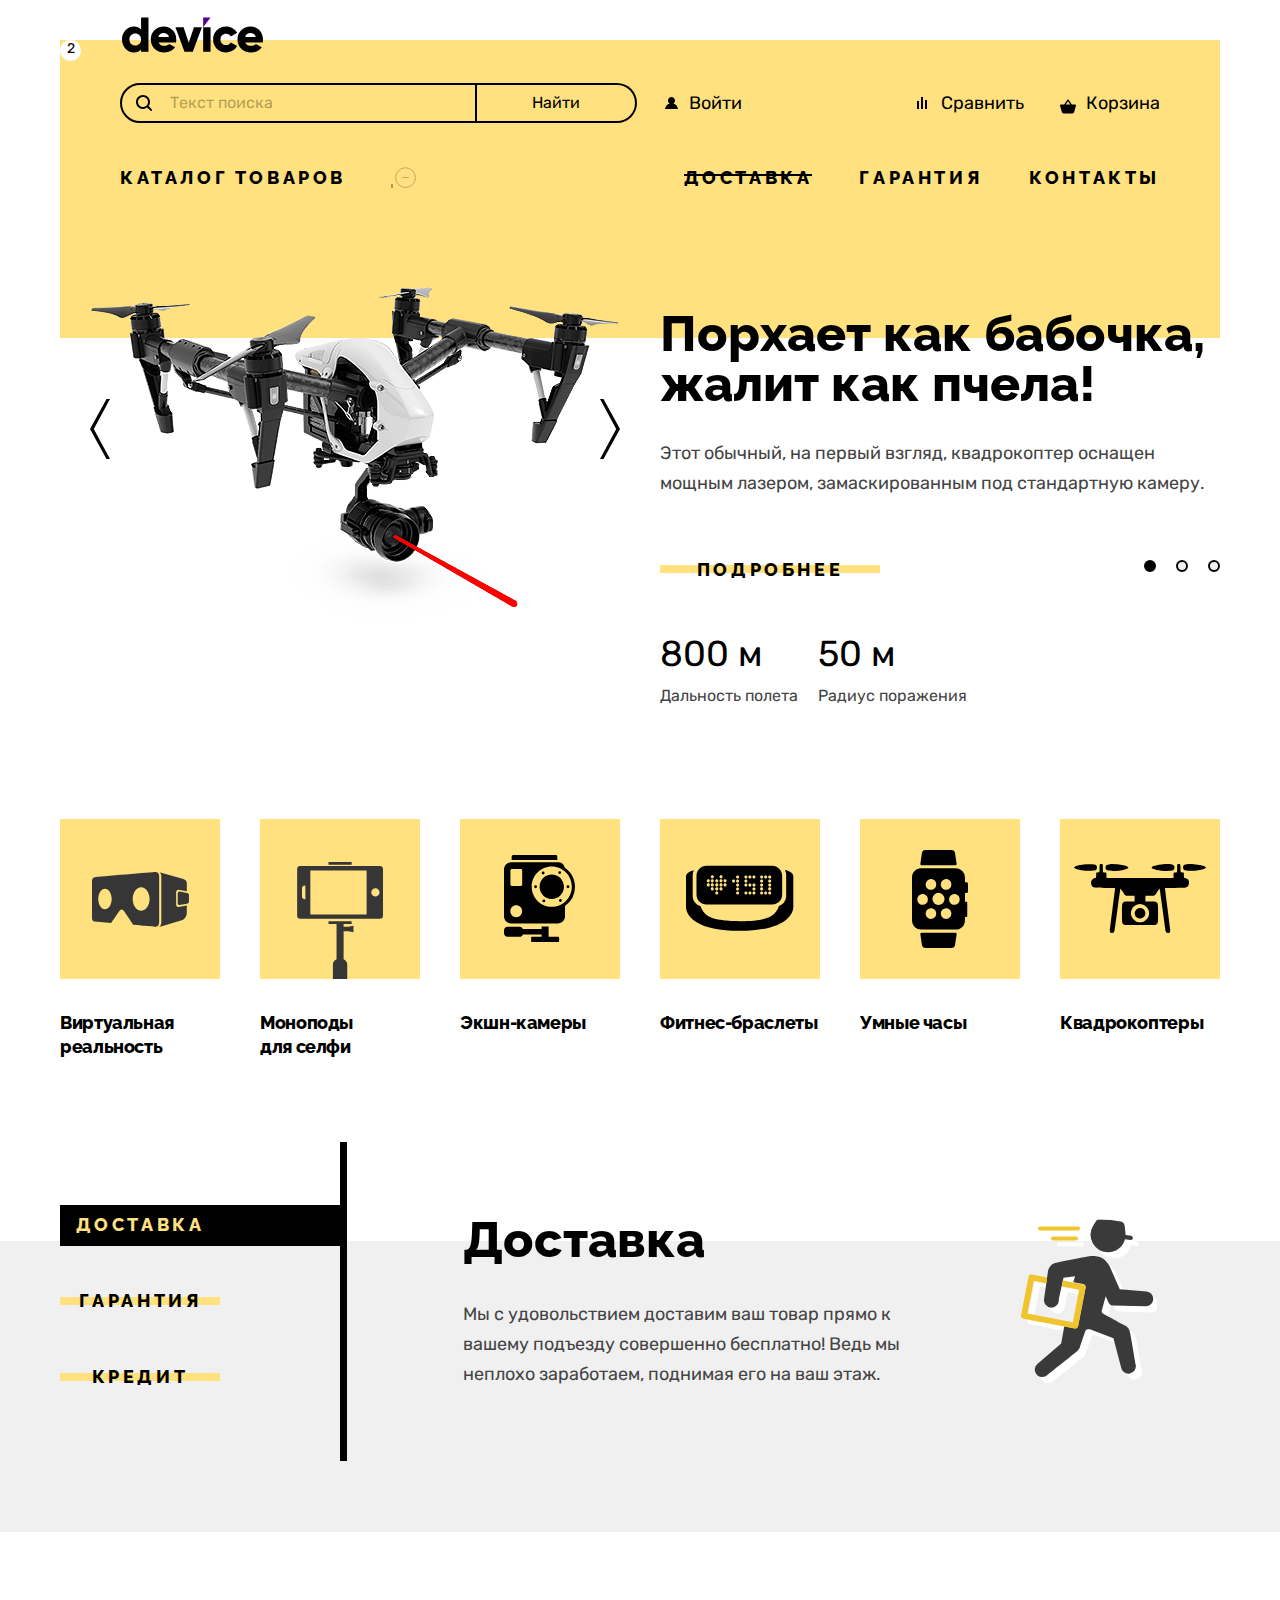
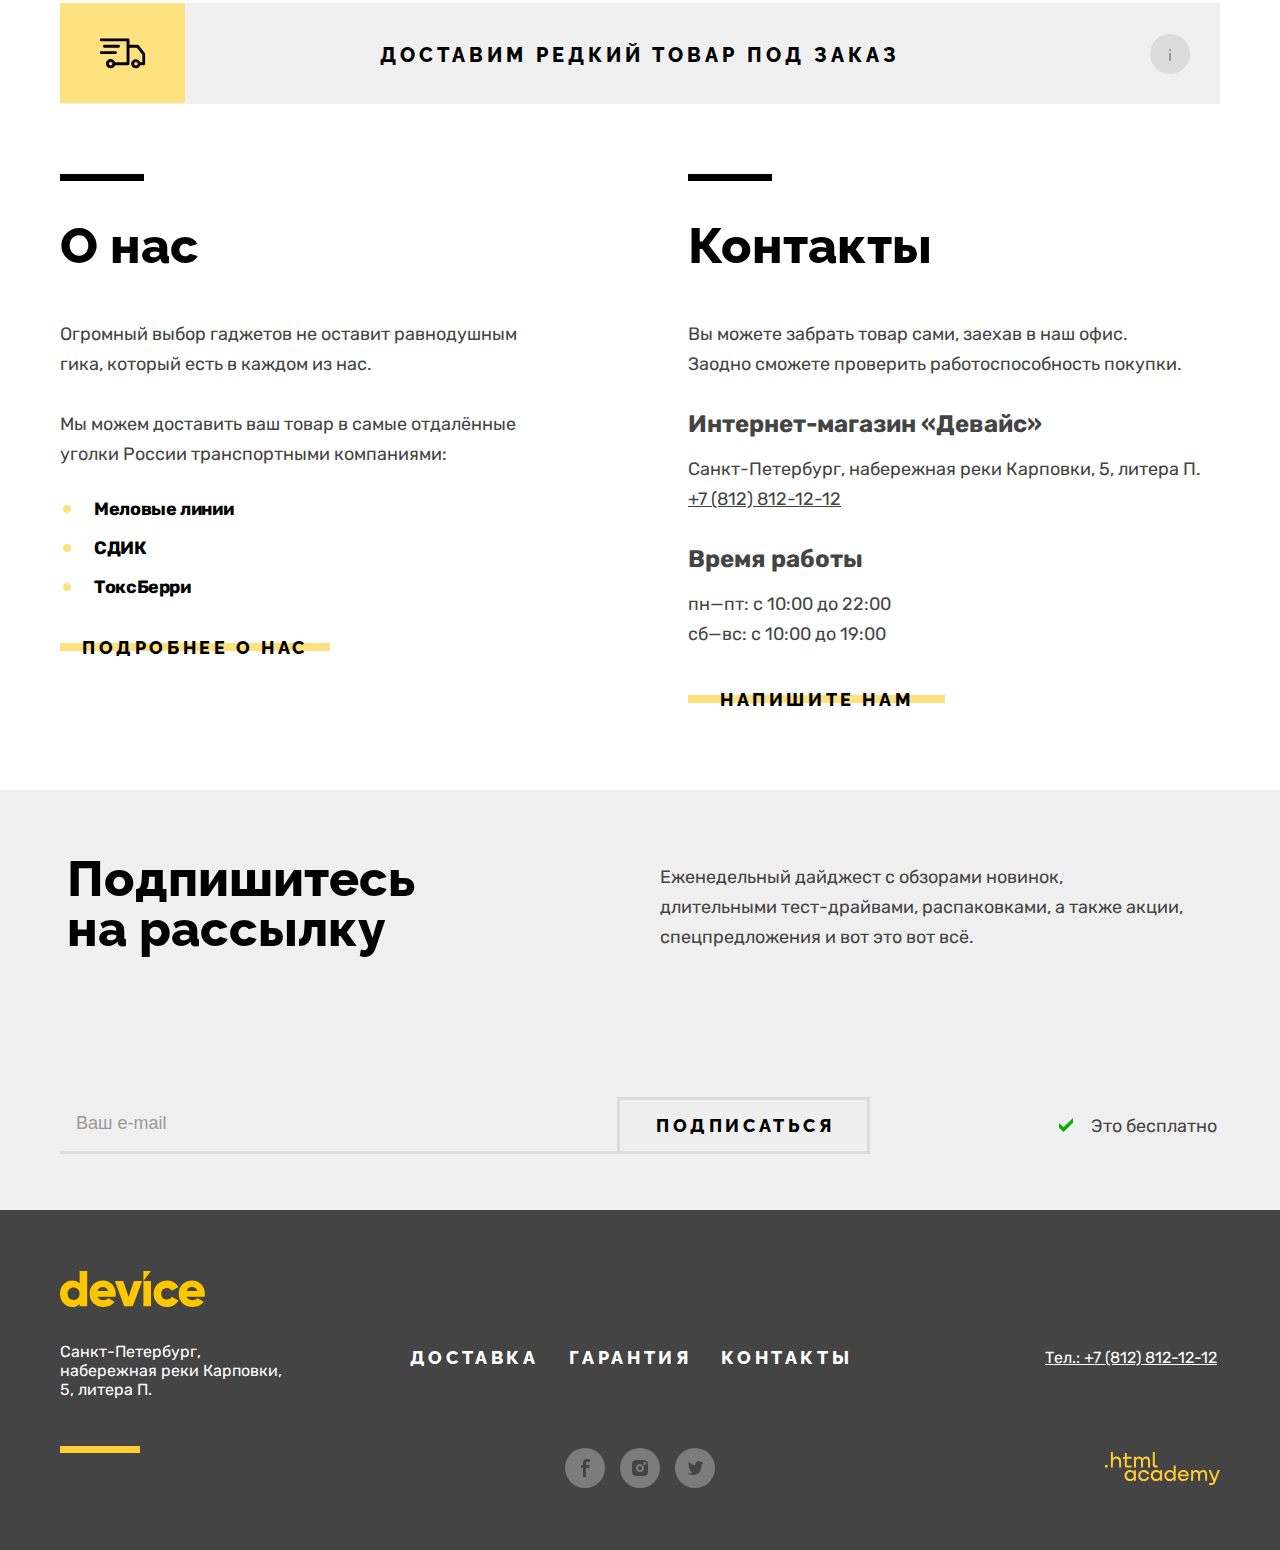
==== index.html @ 12692009 "Pixel perfect" ====
<!DOCTYPE html>
<html lang="ru">

<head>
  <meta charset="utf-8">
  <title>Девайс</title>
  <link rel="icon" type="image/png" href="favicon.png">
  <link rel="stylesheet" href="styles/styles.css">
</head>

<body>
  <header class="header">
    <div class="wrapper header-container">
      <a class="header-logo">
        <img src="images/logo-black.svg" alt="Логотип магазина." width="145" height="36">
      </a>
      <div class="header-inner">
        <form class="header-search" action="https://echo.htmlacademy.ru" method="get">
          <svg class="header-search-icon" width="16" height="17" viewBox="0 0 16 17" aria-hidden="true"
            focusable="false" fill="currentColor" xmlns="http://www.w3.org/2000/svg">
            <path
              d="M15.7 14.6889L12.6 11.5889C13.5 10.3889 14 8.98892 14 7.38892C14 3.48892 10.9 0.388916 7 0.388916C3.1 0.388916 0 3.48892 0 7.38892C0 11.2889 3.1 14.3889 7 14.3889C8.6 14.3889 10 13.8889 11.2 12.9889L14.3 16.0889C14.5 16.2889 14.7 16.3889 15 16.3889C15.6 16.3889 16 15.9889 16 15.3889C16 15.1889 15.9 14.8889 15.7 14.6889ZM2 7.38892C2 4.58892 4.2 2.38892 7 2.38892C9.8 2.38892 12 4.58892 12 7.38892C12 10.1889 9.8 12.3889 7 12.3889C4.2 12.3889 2 10.1889 2 7.38892Z" />
          </svg>
          <input class="header-search-field" type="text" name="search-field" placeholder="Текст поиска" id="user-search"
            aria-label="Строка поиска.">
          <button class="header-search-btn" type="submit">Найти</button>
        </form>
        <ul class="header-usermenu">
          <li class="header-usermenu-item">
            <a class="header-usermenu-link" href="#">
              <svg class="header-usermenu-icon" aria-hidden="true" focusable="false" width="13" height="13"
                fill="currentColor" xmlns="http://www.w3.org/2000/svg">
                <path fill-rule="evenodd" clip-rule="evenodd"
                  d="M0 12.39h13c-.2-2.6-2.1-4.8-4.7-5.5 1-.6 1.7-1.7 1.7-3 0-1.9-1.6-3.5-3.5-3.5S3 1.99 3 3.89c0 1.3.7 2.4 1.7 3-2.6.7-4.5 2.9-4.7 5.5Z" />
              </svg>
              Войти
            </a>
          </li>
          <!-- Еще один пункт меню появляется после авторизации пользователя -->
          <!-- <li class="">
            <a class="header-usermenu-link header-usermenu-link-logout" href="#">Выйти</a>
          </li> -->
          <li class="header-usermenu-item">
            <a class="header-usermenu-link" href="#">
              <svg class="header-usermenu-icon" aria-hidden="true" focusable="false" width="10" height="13"
                fill="currentColor" xmlns="http://www.w3.org/2000/svg">
                <path fill-rule="evenodd" clip-rule="evenodd"
                  d="M6 .39H4v12h2v-12ZM2 4.39H0v8h2v-8ZM10 3.39H8v9h2v-9Z" />
              </svg>
              Сравнить
            </a>
          </li>
          <li class="header-usermenu-item">
            <a class="header-usermenu-link header-usermenu-link-cart" href="#">
              <svg class="header-usermenu-cart" aria-hidden="true" focusable="false" width="16" height="15"
                xmlns="http://www.w3.org/2000/svg" fill="currentColor">
                <path fill-rule="evenodd" clip-rule="evenodd"
                  d="m15.3 5.39-3.5.2L8.6.69c-.1-.2-.4-.3-.6-.3-.2 0-.5.1-.6.3l-3.2 4.9H.7c-.4 0-.7.3-.7.7v.2l1.9 6.8c.2.7.7 1.1 1.4 1.1h9.4c.7 0 1.2-.4 1.4-1.1l1.9-6.9v-.2c0-.4-.3-.8-.7-.8ZM8 2.29l2.2 3.2H5.9L8 2.29Z" />
              </svg>
              Корзина
            </a>
            <span class="header-usermenu-count">2</span>
          </li>
        </ul>
      </div>
      <nav class="header-navigation">
        <ul class="header-navigation-list">
          <li class="header-navigation-item header-navigation-show">
            <a class="header-navigation-link" href="catalog.html">Каталог товаров</a>
            <ul class="header-submenu visually-hidden">
              <li class="header-submenu-item">
                <a class="header-submenu-link" href="#">Виртуальная реальность</a>
              </li>
              <li class="header-submenu-item">
                <a class="header-submenu-link" href="#">Моноподы для cелфи</a>
              </li>
              <li class="header-submenu-item">
                <a class="header-submenu-link" href="#">Экшн-камеры</a>
              </li>
              <li class="header-submenu-item">
                <a class="header-submenu-link" href="#">Фитнес-браслеты</a>
              </li>
              <li class="header-submenu-item">
                <a class="header-submenu-link" href="#">Умные часы</a>
              </li>
              <li class="header-submenu-item">
                <a class="header-submenu-link" href="#">Квадрокоптеры</a>
              </li>
            </ul>
          </li>
          <li class="header-navigation-item">
            <a class="header-navigation-link header-navigation-link-current" href="#">Доставка</a>
          </li>
          <li class="header-navigation-item">
            <a class="header-navigation-link" href="#">Гарантия</a>
          </li>
          <li class="header-navigation-item">
            <a class="header-navigation-link" href="#">Контакты</a>
          </li>
        </ul>
      </nav>
    </div>
  </header>

  <main class="main-page main-container">
    <h1 class="visually-hidden">Интернет-магазин Device.</h1>
    <section class="slider">
      <div class="wrapper slider-wrapper">
        <h2 class="visually-hidden">Лучшие товары.</h2>
        <ol class="slider-gallery">
          <li class="slider-item">
            <div class="slider-item-inner">
              <img class="slider-item-photo" src="images/slider/copter.png" alt="Квадрокоптер." width="560"
                height="560">
              <div class="slider-item-description">
                <h3 class="slider-item-title">
                  Порхает как бабочка, жалит как пчела!
                </h3>
                <p class="slider-item-text">
                  Этот обычный, на первый взгляд, квадрокоптер оснащен мощным лазером, замаскированным под стандартную
                  камеру.
                </p>
                <a class="button button-decorated slider-item-link" href="#">Подробнее</a>
                <dl class="slider-item-facts">
                  <div class="slider-item-col">
                    <dt class="slider-item-amount">800 м</dt>
                    <dd class="slider-item-desc">Дальность полета</dd>
                  </div>
                  <div class="slider-item-col">
                    <dt class="slider-item-amount">50 м</dt>
                    <dd class="slider-item-desc">Радиус поражения</dd>
                  </div>
                </dl>
              </div>
            </div>
          </li>
          <li class="slider-item">
            <div class="slider-item-inner">
              <img class="slider-item-photo" src="images/slider/bracelet.png" alt="Фитнес-браслет." width="560"
                height="560">
              <div class="slider-item-description">
                <h3 class="slider-item-title">
                  Худеем правильно!
                </h3>
                <p class="slider-item-text">
                  Мотивирующие фитнес-браслеты помогут найти в себе силы не пропускать занятия и соблюдать диету.
                </p>
                <a class="button button-decorated slider-item-link" href="#">Подробнее</a>
                <dl class="slider-item-facts">
                  <div class="slider-item-col">
                    <dt class="slider-item-amount">48 часов</dt>
                    <dd class="slider-item-desc">Без подзарядки</dd>
                  </div>
                </dl>
              </div>
            </div>
          </li>
          <li class="slider-item">
            <div class="slider-item-inner">
              <img class="slider-item-photo" src="images/slider/monopods.png" alt="Штатив для селфи." width="560"
                height="560">
              <div class="slider-item-description">
                <h3 class="slider-item-title">
                  Делай селфи, как Бен Стиллер!
                </h3>
                <p class="slider-item-text">
                  Самая длинная палка для селфи доступна в нашем магазине. Восемь (Восемь, Карл!) метров длиной и весом
                  всего
                  5 кг.
                </p>
                <a class="button button-decorated slider-item-link" href="#">Подробнее</a>
                <dl class="slider-item-facts">
                  <div class="slider-item-col">
                    <dt class="slider-item-amount">8,5 м</dt>
                    <dd class="slider-item-desc">Длина палки</dd>
                  </div>
                  <div class="slider-item-col">
                    <dt class="slider-item-amount">5 кг</dt>
                    <dd class="slider-item-desc">Вес палки</dd>
                  </div>
                  <div class="slider-item-col">
                    <dt class="slider-item-amount">Карбон</dt>
                    <dd class="slider-item-desc">Материал</dd>
                  </div>
                </dl>
              </div>
            </div>
          </li>
        </ol>
        <div class="slider-buttons">
          <button class="slider-btn slider-btn-prev" type="button">
            <span class="visually-hidden">Предыдущий слайд.</span>
          </button>
          <button class="slider-btn slider-btn-next" type="button">
            <span class="visually-hidden">Следующий слайд.</span>
          </button>
        </div>
        <ul class="slider-controls">
          <li class="slider-controls-item">
            <button class="slider-controls-btn slider-controls-btn-active" type="button">
              <span class="visually-hidden">Слайд.</span>
            </button>
          </li>
          <li class="slider-controls-item">
            <button class="slider-controls-btn" type="button">
              <span class="visually-hidden">Слайд.</span>
            </button>
          </li>
          <li class="slider-controls-item">
            <button class="slider-controls-btn" type="button">
              <span class="visually-hidden">Слайд.</span>
            </button>
          </li>
        </ul>
      </div>
    </section>

    <section class="popular-categories">
      <div class="wrapper popular-categories-container">
        <h2 class="visually-hidden">Популярные категории.</h2>
        <ul class="popular-categories-list">
          <li class="popular-categories-item">
            <a class="popular-categories-link" href="#">
              <svg class="popular-categories-preview" width="160" height="160" fill="#363636"
                xmlns="http://www.w3.org/2000/svg">
                <path
                  d="M116.13 85.64V73c0-1.3 1.05-2.37 2.34-2.37l8.32 1.58v-8.19c0-2.35-1.7-3.43-4.2-4.26L99.4 53.17c1.62 1.4 1.9 2.05 1.9 4.4v45.21c0 2.36-.46 4.07-1.97 5.21l23.26-7.06c2.4-.84 4.2-4.22 4.2-6.58v-7.91l-8.32 1.57a2.35 2.35 0 0 1-2.34-2.37Z" />
                <path
                  d="m127.13 73.98-7.6-1.45c-1 0-1.82.83-1.82 1.86v9.86c0 1.03.81 1.86 1.82 1.86l7.6-1.44c1.15-.41 1.82-.82 1.82-1.85v-6.99c0-1.02-.76-1.5-1.82-1.85ZM99.17 57.48c0-5.08-4.23-4.46-4.23-4.46s-57.1 4.72-60.1 5.13c-3 .4-2.84 4.38-2.84 4.38v36.28c0 3.75 2.6 3.75 2.6 3.75l16.48 1.4L59.2 92.3s1.11-1.83 2.5-1.83c1.4 0 2.44 1.86 2.44 1.86l9.06 13.52s18.9 1.91 22.52 1.91c3.63 0 3.44-5.02 3.44-5.02V57.48ZM44.98 90.2c-3.7 0-6.7-4.6-6.7-10.27 0-5.68 3-10.28 6.7-10.28s6.7 4.6 6.7 10.28c0 5.67-3 10.27-6.7 10.27Zm36.16 1.43c-4.66 0-8.44-5.24-8.44-11.7 0-6.47 3.78-11.7 8.44-11.7s8.44 5.23 8.44 11.7c0 6.46-3.78 11.7-8.44 11.7Z" />
              </svg>
              Виртуальная реальность
            </a>
          </li>
          <li class="popular-categories-item">
            <a class="popular-categories-link" href="#">
              <svg class="popular-categories-preview" width="160" height="160" fill="#363636"
                xmlns="http://www.w3.org/2000/svg">
                <path
                  d="M119.821 47.011h-79.49a3.188 3.188 0 0 0-3.189 3.188v46.413a3.187 3.187 0 0 0 3.188 3.189h79.492a3.188 3.188 0 0 0 3.189-3.189V50.199a3.189 3.189 0 0 0-3.19-3.188ZM45.392 80.236h-.226a3.19 3.19 0 0 1-3.189-3.189v-7.283a3.188 3.188 0 0 1 3.19-3.188h.225v13.66Zm61.231 15.172H50.341V51.402h56.282v44.006Zm8.777-17.856a4.146 4.146 0 0 1-4.146-4.147 4.146 4.146 0 1 1 4.146 4.147ZM91.654 43H68.497v2.758h23.157V43ZM83.608 107.861v-2.973h8.046v-2.758H68.498v2.758h8.045v35.246a6.068 6.068 0 0 0-3.635 5.559V160h14.335v-14.307a6.062 6.062 0 0 0-3.636-5.557v-27.99h4.796l5.051 1.213v-6.711l-5.05 1.213h-4.796Z" />
              </svg>
              Моноподы<br> для селфи
            </a>
          </li>
          <li class="popular-categories-item">
            <a class="popular-categories-link" href="#">
              <svg class="popular-categories-preview" width="160" height="160" fill="363636"
                xmlns="http://www.w3.org/2000/svg">
                <path
                  d="M97.349 37.49c0-.736-.578-1.49-1.311-1.49H53.053c-.733 0-1.381.754-1.381 1.49v3.522h45.676l.001-3.522ZM98.202 117.809h-9.597v-10.383h-6.958v2.507H62.774c-.537-1.254-1.757-2.148-3.181-2.148H47.559c-1.917-.001-3.559 1.602-3.559 3.526v3.018c0 1.924 1.642 3.48 3.559 3.48h12.035c1.511 0 2.792-.896 3.269-2.326h18.785v2.326H72.13c-.533 0-1.01.437-1.01.972v3.172c0 .535.478 1.048 1.01 1.048h26.072c.533 0 .93-.513.93-1.048v-3.173c0-.535-.397-.971-.93-.971ZM104.666 48.39a7.037 7.037 0 0 0-6.771-5.05H51.148C47.25 43.34 44 46.449 44 50.361v46.9c0 3.912 3.25 7.121 7.148 7.121h46.747c3.898 0 7.126-3.209 7.126-7.121V86.915a23.228 23.228 0 0 0 10.001-19.164c-.001-8.079-4.132-15.181-10.356-19.361ZM56.238 98.151c-3.259 0-5.901-2.65-5.901-5.921 0-3.27 2.642-5.922 5.901-5.922s5.902 2.652 5.902 5.922c0 3.271-2.643 5.921-5.902 5.921Zm5.961-32.605a1.42 1.42 0 0 1-1.418 1.422h-8.94a1.42 1.42 0 0 1-1.418-1.422v-14.16a1.42 1.42 0 0 1 1.418-1.423h8.939a1.42 1.42 0 0 1 1.418 1.423l.001 14.16Zm29.563 22.312c-11.076 0-20.057-9.01-20.057-20.123 0-11.113 8.98-20.124 20.057-20.124 11.077 0 20.058 9.01 20.058 20.124 0 11.114-8.981 20.123-20.058 20.123Z" />
                <path
                  d="M91.762 79.964c6.731 0 12.188-5.475 12.188-12.229s-5.457-12.229-12.188-12.229c-6.731 0-12.188 5.475-12.188 12.229s5.457 12.229 12.188 12.229ZM75.562 69.171a1.435 1.435 0 1 0 0-2.87 1.435 1.435 0 0 0 0 2.87ZM107.963 69.171a1.435 1.435 0 1 0 0-2.87 1.435 1.435 0 0 0 0 2.87ZM83.109 55.429a1.435 1.435 0 1 0 0-2.87 1.435 1.435 0 0 0 0 2.87ZM100.415 82.912c.79 0 1.43-.643 1.43-1.436 0-.793-.64-1.436-1.43-1.436-.79 0-1.43.643-1.43 1.436 0 .793.64 1.436 1.43 1.436ZM99.697 55a1.435 1.435 0 1 0 0-2.87 1.435 1.435 0 0 0 0 2.87ZM83.828 83.341a1.435 1.435 0 1 0 0-2.87 1.435 1.435 0 0 0 0 2.87Z" />
              </svg>
              Экшн-камеры
            </a>
          </li>
          <li class="popular-categories-item">
            <a class="popular-categories-link" href="#">
              <svg class="popular-categories-preview" width="160" height="160" fill="363636"
                xmlns="http://www.w3.org/2000/svg">
                <path
                  d="M124.967 51.0744c.752 1.441 1.209 3.08 1.209 4.818v21.102c0 4.616-3.092 8.527-7.246 9.9-1.325 3.987-3.778 7.854-8.051 10.432-8.676 5.2306-31.124 4.8366-31.198 4.8366-.078 0-22.513.395-31.189-4.8366-4.216-2.5451-6.708-6.347-8.042-10.279-4.418-1.209-7.756-5.2511-7.756-10.053v-21.101c0-1.688.427-3.282 1.139-4.693-3.663.909-7.833 2.718-7.833 6.234v29.983c0 10.251 11.839 24.4326 53.657 24.4326 41.82 0 53.657-14.1816 53.657-24.4326v-29.983c-.001-3.684-4.576-5.494-8.347-6.36Z" />
                <path
                  d="M46.561 85.4594h65.523c5.564 0 10.074-4.513 10.074-10.077v-18.447c0-5.563-4.51-10.075-10.074-10.075H46.561c-5.564 0-10.075 4.511-10.075 10.075v18.447c0 5.564 4.511 10.077 10.075 10.077Zm63.134-28.991c.867 0 1.569.703 1.569 1.57 0 .866-.702 1.569-1.569 1.569s-1.568-.703-1.568-1.569c0-.868.701-1.57 1.568-1.57Zm0 4.039c.867 0 1.569.703 1.569 1.568 0 .867-.702 1.569-1.569 1.569s-1.568-.702-1.568-1.569c0-.865.701-1.568 1.568-1.568Zm0 4.039c.867 0 1.569.702 1.569 1.569 0 .8659-.702 1.569-1.569 1.569s-1.568-.7031-1.568-1.569c0-.867.701-1.569 1.568-1.569Zm0 3.827c.867 0 1.569.704 1.569 1.569 0 .867-.702 1.568-1.569 1.568s-1.568-.701-1.568-1.568c0-.866.701-1.569 1.568-1.569Zm0 4.039c.867 0 1.569.702 1.569 1.569 0 .865-.702 1.568-1.569 1.568s-1.568-.704-1.568-1.568c0-.867.701-1.569 1.568-1.569Zm-4.039-15.944c.867 0 1.568.703 1.568 1.57 0 .866-.701 1.569-1.568 1.569-.865 0-1.568-.703-1.568-1.569 0-.868.703-1.57 1.568-1.57Zm0 15.944c.867 0 1.568.702 1.568 1.569 0 .865-.701 1.568-1.568 1.568-.865 0-1.568-.704-1.568-1.568 0-.867.703-1.569 1.568-1.569Zm-4.037-15.944c.865 0 1.568.703 1.568 1.57 0 .866-.703 1.569-1.568 1.569-.867 0-1.569-.703-1.569-1.569 0-.868.702-1.57 1.569-1.57Zm0 4.039c.865 0 1.568.703 1.568 1.568 0 .867-.703 1.569-1.568 1.569-.867 0-1.569-.702-1.569-1.569 0-.865.702-1.568 1.569-1.568Zm0 4.039c.865 0 1.568.702 1.568 1.569 0 .8659-.703 1.569-1.568 1.569-.867 0-1.569-.7031-1.569-1.569 0-.867.702-1.569 1.569-1.569Zm0 3.827c.865 0 1.568.704 1.568 1.569 0 .867-.703 1.568-1.568 1.568-.867 0-1.569-.701-1.569-1.568 0-.866.702-1.569 1.569-1.569Zm0 4.039c.865 0 1.568.702 1.568 1.569 0 .865-.703 1.568-1.568 1.568-.867 0-1.569-.704-1.569-1.568 0-.867.702-1.569 1.569-1.569Zm-7.654-15.944c.867 0 1.568.703 1.568 1.57 0 .866-.701 1.569-1.568 1.569-.867 0-1.568-.703-1.568-1.569-.001-.868.703-1.57 1.568-1.57Zm0 8.078c.867 0 1.568.702 1.568 1.569 0 .8659-.701 1.569-1.568 1.569-.867 0-1.568-.7031-1.568-1.569-.001-.867.703-1.569 1.568-1.569Zm0 3.881c.867 0 1.568.701 1.568 1.568 0 .865-.701 1.569-1.568 1.569-.867 0-1.568-.704-1.568-1.569-.001-.867.703-1.568 1.568-1.568Zm0 3.985c.867 0 1.568.702 1.568 1.569 0 .865-.701 1.568-1.568 1.568-.867 0-1.568-.704-1.568-1.568-.001-.867.703-1.569 1.568-1.569Zm-4.039-15.944c.867 0 1.57.703 1.57 1.57 0 .866-.703 1.569-1.57 1.569-.865 0-1.569-.703-1.569-1.569-.001-.868.704-1.57 1.569-1.57Zm0 8.078c.867 0 1.57.702 1.57 1.569 0 .8659-.703 1.569-1.57 1.569-.865 0-1.569-.7031-1.569-1.569-.001-.867.704-1.569 1.569-1.569Zm0 7.866c.867 0 1.57.702 1.57 1.569 0 .865-.703 1.568-1.57 1.568-.865 0-1.569-.704-1.569-1.568-.001-.867.704-1.569 1.569-1.569Zm-4.038-15.944c.865 0 1.569.703 1.569 1.57 0 .866-.704 1.569-1.569 1.569-.867 0-1.568-.703-1.568-1.569-.001-.868.701-1.57 1.568-1.57Zm0 4.039c.865 0 1.569.703 1.569 1.568 0 .867-.704 1.569-1.569 1.569-.867 0-1.568-.702-1.568-1.569-.001-.865.701-1.568 1.568-1.568Zm0 4.039c.865 0 1.569.702 1.569 1.569 0 .8659-.704 1.569-1.569 1.569-.867 0-1.568-.7031-1.568-1.569-.001-.867.701-1.569 1.568-1.569Zm0 7.866c.865 0 1.569.702 1.569 1.569 0 .865-.704 1.568-1.569 1.568-.867 0-1.568-.704-1.568-1.568-.001-.867.701-1.569 1.568-1.569Zm-8.29-15.944c.867 0 1.569.703 1.569 1.57 0 .866-.702 1.569-1.569 1.569s-1.568-.703-1.568-1.569c-.001-.868.701-1.57 1.568-1.57Zm0 4.039c.867 0 1.569.703 1.569 1.568 0 .867-.702 1.569-1.569 1.569s-1.568-.702-1.568-1.569c-.001-.865.701-1.568 1.568-1.568Zm0 4.039c.867 0 1.569.702 1.569 1.569 0 .8659-.702 1.569-1.569 1.569s-1.568-.7031-1.568-1.569c-.001-.867.701-1.569 1.568-1.569Zm0 3.881c.867 0 1.569.701 1.569 1.568 0 .865-.702 1.569-1.569 1.569s-1.568-.704-1.568-1.569c-.001-.867.701-1.568 1.568-1.568Zm0 3.985c.867 0 1.569.702 1.569 1.569 0 .865-.702 1.568-1.569 1.568s-1.568-.704-1.568-1.568c-.001-.867.701-1.569 1.568-1.569Zm-4.039-11.905c.867 0 1.568.703 1.568 1.568 0 .867-.701 1.569-1.568 1.569-.867 0-1.569-.702-1.569-1.569 0-.865.701-1.568 1.569-1.568Zm-8.502-.212c.865 0 1.569.703 1.569 1.568 0 .867-.704 1.569-1.569 1.569-.867 0-1.571-.703-1.571-1.569 0-.865.703-1.568 1.571-1.568Zm0 4.038c.865 0 1.569.703 1.569 1.57 0 .866-.704 1.57-1.569 1.57-.867 0-1.571-.704-1.571-1.57 0-.867.703-1.57 1.571-1.57Zm-4.039-8.078c.865 0 1.568.703 1.568 1.57 0 .866-.704 1.568-1.568 1.568-.867 0-1.569-.703-1.569-1.568 0-.867.701-1.57 1.569-1.57Zm0 4.04c.865 0 1.568.703 1.568 1.568 0 .867-.704 1.569-1.568 1.569-.867 0-1.569-.703-1.569-1.569 0-.865.701-1.568 1.569-1.568Zm0 4.038c.865 0 1.568.703 1.568 1.57 0 .866-.704 1.57-1.568 1.57-.867 0-1.569-.704-1.569-1.57 0-.867.701-1.57 1.569-1.57Zm0 4.04c.865 0 1.568.704 1.568 1.569 0 .867-.704 1.568-1.568 1.568-.867 0-1.569-.701-1.569-1.568 0-.866.701-1.569 1.569-1.569Zm-4.254-8.078c.867 0 1.569.703 1.569 1.568 0 .867-.702 1.569-1.569 1.569s-1.568-.703-1.568-1.569c0-.865.701-1.568 1.568-1.568Zm0 4.038c.867 0 1.569.703 1.569 1.57 0 .866-.702 1.57-1.569 1.57s-1.568-.704-1.568-1.57c0-.867.701-1.57 1.568-1.57Zm0 4.04c.867 0 1.569.704 1.569 1.569 0 .867-.702 1.568-1.569 1.568s-1.568-.701-1.568-1.568c0-.866.701-1.569 1.568-1.569Zm0 4.039c.867 0 1.569.702 1.569 1.569 0 .865-.702 1.568-1.569 1.568s-1.568-.704-1.568-1.568c0-.867.701-1.569 1.568-1.569ZM52.3 56.2554c.867 0 1.571.703 1.571 1.57 0 .866-.704 1.568-1.571 1.568-.865 0-1.569-.703-1.569-1.568 0-.867.704-1.57 1.569-1.57Zm0 4.04c.867 0 1.571.703 1.571 1.568 0 .867-.704 1.569-1.571 1.569-.865 0-1.569-.703-1.569-1.569 0-.865.704-1.568 1.569-1.568Zm0 4.038c.867 0 1.571.703 1.571 1.57 0 .866-.704 1.57-1.571 1.57-.865 0-1.569-.704-1.569-1.57 0-.867.704-1.57 1.569-1.57Zm0 4.04c.867 0 1.571.704 1.571 1.569 0 .867-.704 1.568-1.571 1.568-.865 0-1.569-.701-1.569-1.568 0-.866.704-1.569 1.569-1.569Zm-4.037-8.078c.865 0 1.569.703 1.569 1.568 0 .867-.704 1.569-1.569 1.569-.867 0-1.569-.703-1.569-1.569 0-.865.702-1.568 1.569-1.568Zm0 4.038c.865 0 1.569.703 1.569 1.57 0 .866-.704 1.57-1.569 1.57-.867 0-1.569-.704-1.569-1.57 0-.867.702-1.57 1.569-1.57Z" />
              </svg>
              Фитнес-браслеты
            </a>
          </li>
          <li class="popular-categories-item">
            <a class="popular-categories-link" href="#">
              <svg class="popular-categories-preview" width="160" height="160" fill="363636"
                xmlns="http://www.w3.org/2000/svg">
                <path
                  d="M106.5 63.2h-1.52v-4.64a9.16 9.16 0 0 0-9.08-9.19H61.08c-5 0-9.08 4.14-9.08 9.19v42.86a9.16 9.16 0 0 0 9.08 9.19H95.9c5 0 9.08-4.13 9.08-9.19v-3.41h1.52c.41 0 .75-.34.75-.76V83.47a.76.76 0 0 0-.75-.77h-1.52v-8.79h1.52c.83 0 1.5-.69 1.5-1.53v-7.65c0-.84-.67-1.53-1.5-1.53Zm-20.42-3.11c2.93 0 5.3 2.4 5.3 5.36a5.33 5.33 0 0 1-5.3 5.35c-2.92 0-5.3-2.4-5.3-5.35a5.33 5.33 0 0 1 5.3-5.36Zm-15.14 0c2.93 0 5.3 2.4 5.3 5.36a5.33 5.33 0 0 1-5.3 5.35c-2.92 0-5.3-2.4-5.3-5.35a5.33 5.33 0 0 1 5.3-5.36ZM57.3 80.39a5.33 5.33 0 0 1 5.3-5.35c2.92 0 5.3 2.4 5.3 5.36a5.33 5.33 0 0 1-5.3 5.35c-2.93 0-5.3-2.4-5.3-5.35Zm13.64 19.5c-2.92 0-5.3-2.4-5.3-5.35a5.33 5.33 0 0 1 5.3-5.36c2.93 0 5.3 2.4 5.3 5.36a5.33 5.33 0 0 1-5.3 5.35Zm1.5-19.9a6.09 6.09 0 0 1 6.05-6.12 6.09 6.09 0 0 1 6.06 6.12 6.09 6.09 0 0 1-6.06 6.13 6.1 6.1 0 0 1-6.05-6.13Zm13.64 19.9c-2.92 0-5.3-2.4-5.3-5.35a5.33 5.33 0 0 1 5.3-5.36c2.93 0 5.3 2.4 5.3 5.36a5.33 5.33 0 0 1-5.3 5.35Zm8.3-14.13c-2.92 0-5.3-2.4-5.3-5.36a5.33 5.33 0 0 1 5.3-5.36c2.93 0 5.3 2.4 5.3 5.36a5.33 5.33 0 0 1-5.3 5.36ZM61.65 46.31h33.68c.85 0 1.44-.68 1.3-1.51l-1.6-10.77A3.68 3.68 0 0 0 91.5 31H65.47a3.68 3.68 0 0 0-3.51 3.03L60.34 44.8c-.12.83.46 1.51 1.3 1.51ZM95.33 113.67H61.65c-.85 0-1.43.68-1.3 1.52l1.6 10.76a3.68 3.68 0 0 0 3.52 3.03H91.5a3.68 3.68 0 0 0 3.52-3.02l1.62-10.77a1.28 1.28 0 0 0-1.3-1.52Z" />
              </svg>
              Умные часы
            </a>
          </li>
          <li class="popular-categories-item">
            <a class="popular-categories-link" href="#">
              <svg class="popular-categories-preview" width="160" height="160" fill="363636"
                xmlns="http://www.w3.org/2000/svg">
                <path
                  d="M26.05 45.26c-5.54.49-10.21 1.6-11.47 2.67-.73.62-.73.62-.24 1.16.65.72 3.72 1.64 7.25 2.23 4 .67 12.51.7 13.72.05 1.22-.66 1.63-1.4 1.63-2.98 0-1.62-.62-2.41-2.22-2.85-1.45-.39-5.78-.54-8.67-.28ZM39.77 45.49c-.12.28-.25 2.1-.25 4.11 0 4.06.15 3.78-2.2 3.93l-1.03.08-.25 5.09-1.2.28c-2.57.67-3.99 2.6-3.78 5.3.13 1.92 1.03 3.34 2.58 4.08 1.1.52 1.47.54 11.24.54 5.55 0 10.14.08 10.19.18.05.13-1.1 9.4-2.58 20.64-1.44 11.23-2.68 21-2.7 21.67-.06 1.61.82 2.62 2.34 2.62 1.24 0 2.01-.64 2.32-1.9.13-.52 1.5-10.34 3.02-21.83a727.78 727.78 0 0 1 2.94-20.86c.1 0 1.08 1.4 2.2 3.13 2.93 4.63 2.4 4.32 7.63 4.32h4.36v5.63l-5.14.08c-4.72.07-5.2.12-5.88.61-1.57 1.16-1.62 1.42-1.62 10.98 0 9.53.02 9.79 1.52 11.05l.85.7H95.7l.85-.7c1.5-1.26 1.52-1.52 1.52-11.05 0-9.56-.05-9.82-1.63-10.98-.67-.49-1.16-.54-5.88-.61l-5.13-.08v-5.63h4.36c5.23 0 4.7.3 7.63-4.32a25.53 25.53 0 0 1 2.2-3.13c.07 0 1.42 9.4 2.94 20.86 1.52 11.5 2.89 21.31 3.02 21.83.3 1.26 1.08 1.9 2.32 1.9 1.52 0 2.4-1 2.34-2.62-.02-.67-1.26-10.44-2.7-21.67a899.97 899.97 0 0 1-2.58-20.64c.05-.1 4.64-.18 10.19-.18 9.77 0 10.13-.02 11.24-.54 1.55-.74 2.45-2.16 2.58-4.08a4.75 4.75 0 0 0-3.8-5.3L124 58.7l-.26-5.09-1.03-.08c-2.34-.15-2.2.13-2.2-3.93 0-2-.12-3.83-.25-4.11-.2-.36-.54-.49-1.37-.49-.61 0-1.23.13-1.42.3-.2.21-.3 1.47-.3 3.94 0 2.47-.1 3.73-.31 3.93-.18.18-.9.31-1.65.31-1.63 0-1.66.05-1.66 3.11v2.29H46.48v-2.29c0-3.06-.02-3.1-1.65-3.1-.75 0-1.47-.14-1.65-.32-.2-.2-.31-1.46-.31-3.93s-.1-3.73-.3-3.93c-.19-.18-.81-.31-1.43-.31-.82 0-1.16.13-1.37.49ZM82.62 85.6c2.89.9 5.39 3.4 6.16 6.17.44 1.54.31 4.21-.28 5.78-.7 1.87-2.69 4-4.57 4.94-1.29.64-1.75.71-3.92.71-2.16 0-2.63-.07-3.92-.71a10.22 10.22 0 0 1-4.56-4.94c-.6-1.57-.73-4.24-.29-5.78a9.58 9.58 0 0 1 6.06-6.17 7.56 7.56 0 0 1 5.32 0Z" />
                <path
                  d="M77.8 89.44c-2.04.92-3.51 3.65-3.07 5.73a5.43 5.43 0 0 0 8 3.7 5.3 5.3 0 0 0 2.44-5.78 5.38 5.38 0 0 0-5.16-4.14c-.64 0-1.62.23-2.22.49ZM50.1 45.15c-3.93.67-4.52 1.14-4.52 3.45 0 1.82.46 2.41 2.27 2.95 1.55.47 7.17.52 10.5.13 6.86-.82 11.32-2.54 9.7-3.75-1.27-.9-4.9-1.88-9.06-2.39-2.47-.3-8-.54-8.9-.39ZM103.48 45.26c-6.31.59-11.86 2.08-11.86 3.18 0 1.73 7.84 3.47 15.63 3.5 5.8 0 7.2-.64 7.2-3.34 0-1.83-.62-2.62-2.38-3.09-1.65-.4-5.67-.51-8.59-.25ZM126.78 45.28c-1.78.23-3.02.77-3.43 1.5-.4.76-.31 2.9.15 3.57.93 1.3 1.65 1.46 7.07 1.46 3.66 0 5.8-.13 7.87-.49 3.53-.59 6.6-1.51 7.24-2.23.5-.54.5-.54-.23-1.16-1.34-1.13-5.96-2.18-11.92-2.67-3.48-.29-4.48-.29-6.75.02Z" />
              </svg>
              Квадрокоптеры
            </a>
          </li>
        </ul>
      </div>
    </section>

    <section class="services">
      <div class="wrapper">
        <h2 class="visually-hidden">Услуги.</h2>
        <div class="services-inner">
          <ul class="services-navigation">
            <li class="services-navigation-item">
              <a class="services-navigation-link services-navigation-link-active" href="#">
                <span class="services-navigation-text">Доставка</span>
              </a>
            </li>
            <li class="services-navigation-item">
              <a class="services-navigation-link" href="#">
                <span class="services-navigation-text">Гарантия</span>
              </a>
            </li>
            <li class="services-navigation-item">
              <a class="services-navigation-link" href="#">
                <span class="services-navigation-text">Кредит</span>
              </a>
            </li>
          </ul>
          <ul class="services-list">
            <li class="services-item services-item-delivery">
              <h3 class="services-subtitle">Доставка</h3>
              <p class="services-description">
                Мы с удовольствием доставим ваш товар прямо
                к вашему подъезду совершенно бесплатно! Ведь
                мы неплохо заработаем, поднимая его на ваш этаж.
              </p>
            </li>
            <li class="services-item services-item-guarantee">
              <h3 class="services-subtitle">Гарантия</h3>
              <p class="services-description">
                Если из-за возгорания купленного у нас товара у вас
                сгорит дом — не переживайте, мы выдадим вам новый.
                Товар, не дом, конечно же.
              </p>
            </li>
            <li class="services-item services-item-credit">
              <h3 class="services-subtitle">Кредит</h3>
              <p class="services-description">
                Залезть в долговую яму стало проще! Кредитные консультанты подберут для вас наиболее выгодные условия
                кредита. Выгодные
                для банка, разумеется.
              </p>
            </li>
          </ul>
        </div>
        <a class="services-offer" href="#">
          Доставим редкий товар под заказ
          <span class="services-offer-decor">
            <svg class="services-offer-icon" width="2" height="12" fill="currentColor" aria-hidden="true"
              focusable="false">
              <path d="M2 0H0V2H2V0Z" />
              <path d="M2 4H0V12H2V4Z" />
            </svg>
          </span>
        </a>
      </div>
    </section>

    <div class="wrapper section-wrapper">
      <section class="about">
        <h2 class="about-title">О нас</h2>
        <p class="about-text">
          Огромный выбор гаджетов не оставит равнодушным гика, который есть в каждом из нас.
        </p>
        <p class="about-text">
          Мы можем доставить ваш товар в самые отдалённые уголки России транспортными компаниями:
        </p>
        <ul class="about-list">
          <li class="about-item">
            <b>Меловые линии</b>
          </li>
          <li class="about-item">
            <b>СДИК</b>
          </li>
          <li class="about-item">
            <b>ТоксБерри</b>
          </li>
        </ul>
        <a class="button button-decorated about-button" href="#">Подробнее о нас</a>
      </section>

      <section class="contacts">
        <h2 class="contacts-title">Контакты</h2>
        <p class="contacts-text">
          Вы можете забрать товар сами, заехав в наш офис.<br>
          Заодно сможете проверить работоспособность покупки.
        </p>
        <h3 class="contacts-subtitle">Интернет-магазин «Девайс»</h3>
        <address class="contacts-address">
          Санкт-Петербург, набережная реки Карповки, 5, литера П.
        </address>
        <a class="contacts-phone" href="tel:+78128121212">+7 (812) 812-12-12</a>
        <h3 class="contacts-subtitle">Время работы</h3>
        <p class="contacts-text">
          пн—пт: с 10:00 до 22:00<br>сб—вс: с 10:00 до 19:00
        </p>
        <a class="button button-decorated contacts-button" href="#">Напишите нам</a>
      </section>
    </div>

    <section class="subscribe">
      <div class="wrapper subscribe-container">
        <div class="subscribe-inner">
          <h2 class="subscribe-title">Подпишитесь на рассылку</h2>
          <p class="subscribe-description">
            Еженедельный дайджест с обзорами новинок,<br>
            длительными тест-драйвами, распаковками, а также акции, спецпредложения и вот это вот всё.
          </p>
        </div>
        <div class="subscribe-form-wrapper">
          <form class="subscribe-form" action="https://echo.htmlacademy.ru" method="post">
            <input class="subscribe-input" type="email" name="subscribe-email" id="user-subscribe"
              placeholder="Ваш e-mail" aria-label="Поле подписки на рассылку." required>
            <button class="button subscribe-button" type="submit">Подписаться</button>
          </form>
          <span class="subscribe-slogan">Это бесплатно</span>
        </div>
      </div>
    </section>
  </main>

  <footer class="footer">
    <div class="wrapper footer-wrapper">
      <a class="logo footer-logo">
        <img src="images/logo-yellow.svg" alt="Логотип магазина." width="145" height="36">
      </a>
      <div class="footer-inner">
        <address class="footer-address">
          Санкт-Петербург, набережная реки Карповки, 5, литера П.
        </address>
        <ul class="footer-navigation">
          <li class="footer-navigation-item">
            <a class="footer-navigation-link" href="#">Доставка</a>
          </li>
          <li class="footer-navigation-item">
            <a class="footer-navigation-link" href="#">Гарантия</a>
          </li>
          <li class="footer-navigation-item">
            <a class="footer-navigation-link" href="#">Контакты</a>
          </li>
        </ul>
        <a class="footer-phone" href="tel:+78128121212">Тел.: +7 (812) 812-12-12</a>
      </div>
      <div class="footer-contact">
        <ul class="footer-social">
          <li class="footer-social-item">
            <a class="footer-social-link footer-social-facebook" href="https://www.facebook.com/htmlacademy">
              <span class="visually-hidden">Facebook.</span>
              <svg class="footer-social-icon" width="9" height="18" fill="currentColor" aria-hidden="true"
                focusable="false" xmlns="http://www.w3.org/2000/svg">
                <path d="M6.5 3H9V0H5.6C2.8 0 2 1.7 2 4.2V6H0v3h2v9h3V9h3.3l.6-3H5V4.5C5 3.7 5.3 3 6.5 3Z" />
              </svg>
            </a>
          </li>
          <li class="footer-social-item">
            <a class="footer-social-link footer-social-instagram" href="https://www.instagram.com/htmlacademy/">
              <span class="visually-hidden">Instagram.</span>
              <svg class="footer-social-icon" width="16" height="16" fill="currentColor" aria-hidden="true"
                focusable="false" xmlns="http://www.w3.org/2000/svg">
                <path d="M8 10a2 2 0 1 0 0-4 2 2 0 0 0 0 4Z" fill="#444" />
                <path
                  d="M14.7 1.3c-.9-.9-2-1.3-3.4-1.3H4.7C1.9 0 0 1.9 0 4.7v6.6c0 1.4.4 2.6 1.4 3.4.9.9 2 1.3 3.3 1.3h6.6c1.4 0 2.6-.4 3.4-1.3.8-.9 1.3-2 1.3-3.4V4.7c0-1.4-.4-2.6-1.3-3.4ZM8 12.1c-2.2 0-4.1-1.8-4.1-4.1S5.8 3.9 8 3.9c2.2 0 4.1 1.8 4.1 4.1s-1.9 4.1-4.1 4.1Zm4.6-7.4c-.7 0-1.3-.5-1.3-1.3s.5-1.3 1.3-1.3c.7 0 1.3.6 1.3 1.3 0 .7-.6 1.3-1.3 1.3Z" />
              </svg>
            </a>
          </li>
          <li class="footer-social-item">
            <a class="footer-social-link footer-social-twitter" href="https://twitter.com/htmlacademy_ru">
              <span class="visually-hidden">Twitter.</span>
              <svg class="footer-social-icon" width="15" height="15" fill="currentColor" aria-hidden="true"
                focusable="false" xmlns="http://www.w3.org/2000/svg">
                <path
                  d="M9.7.16c1.5-.5 2.6.3 3.2 1.1.5-.2 1.1-.4 1.7-.6 0 .8-.5 1.4-.8 1.6.7.2 1.2-.4 1.2-.4-.1.9-.9 1.7-1.4 1.9-.2 6.3-2.8 10.4-8.9 10.3h-.4c-.3 0-3.7-.4-4.3-1.8 2 .2 3.4-.4 4.1-1.1-.8-.3-2.4-.4-2.6-2.8.3.2.5.3 1.1.2-1.1-.8-2.3-1.5-2.2-3.5.3.3.9.5 1.2.4C1 5.26-.2 2.36.8.86c1.6 1.7 3.3 3.4 6.3 3.5.2-2.1 1-3.5 2.6-4.2Z" />
              </svg>
            </a>
          </li>
        </ul>
        <a class="footer-dev-link" href="https://htmlacademy.ru">
          <svg class="footer-dev-logo" width="115" height="33" fill="currentColor" xmlns="http://www.w3.org/2000/svg">
            <path
              d="M0 12.9v2.6h2.5v-2.6H0ZM11.6 4.5c-1.6 0-2.8.7-3.6 1.7h-.1V0h-2v15.5h2v-5.3c0-2.1 1.3-3.6 3.3-3.6 1.8 0 2.9 1.4 2.9 3.2v5.7h2V9.4c.1-3-1.8-4.9-4.5-4.9ZM26.6 4.8h-4.8V1.1h-2v3.8h-1.9v2h1.9v6c0 1.7 1 2.7 2.7 2.7h4.1v-2h-3.7c-.7 0-1.1-.4-1.1-1.1V6.8h4.8v-2ZM41.1 4.6c-1.6 0-2.9.8-3.5 2.1h-.1c-.6-1.2-1.8-2.1-3.4-2.1-1.4 0-2.5.8-3.1 1.8h-.1V4.8H29v10.6h2V10c0-2 1-3.5 2.6-3.5 1.5 0 2.4 1 2.4 2.6v6.3h2V9.8c0-2.4 1.4-3.3 2.6-3.3 1.5 0 2.4 1 2.4 2.6v6.3h2V8.9c.1-2.5-1.4-4.3-3.9-4.3ZM47.8 12.7c0 1.7 1 2.7 2.8 2.7h2v-2h-1.7c-.7 0-1.1-.4-1.1-1.1V0h-2v12.7ZM28.9 19.7c-.9-1.1-2.2-1.8-3.9-1.8-3.1 0-5.4 2.3-5.4 5.6s2.3 5.6 5.4 5.6c1.8 0 3-.8 3.8-1.9h.1v1.6h2V18.2h-2v1.5Zm-3.6 7.4c-2.2 0-3.6-1.6-3.6-3.6s1.4-3.6 3.6-3.6 3.6 1.6 3.6 3.6c0 1.9-1.4 3.6-3.6 3.6ZM44.2 22c-.5-2.4-2.6-4.1-5.4-4.1a5.4 5.4 0 0 0-5.6 5.6c0 3.1 2.2 5.6 5.6 5.6 2.8 0 4.9-1.8 5.4-4.2h-2.1a3.4 3.4 0 0 1-3.3 2.3c-2.2 0-3.6-1.6-3.6-3.6s1.4-3.6 3.6-3.6c1.6 0 2.8 1 3.3 2.2h2.1V22ZM55.1 19.7c-.9-1.1-2.2-1.8-3.9-1.8-3.1 0-5.4 2.3-5.4 5.6s2.3 5.6 5.4 5.6c1.8 0 3-.8 3.8-1.9h.1v1.6h2V18.2h-2v1.5Zm-3.6 7.4c-2.2 0-3.6-1.6-3.6-3.6s1.4-3.6 3.6-3.6 3.6 1.6 3.6 3.6c0 1.9-1.5 3.6-3.6 3.6ZM68.7 19.8c-.9-1.1-2.2-1.9-3.9-1.9-3.1 0-5.4 2.3-5.4 5.6s2.2 5.6 5.4 5.6c1.7 0 3-.8 3.8-1.8h.1v1.5h2V13.4h-2v6.4Zm-3.6 7.3c-2.2 0-3.6-1.6-3.6-3.6s1.4-3.6 3.6-3.6 3.6 1.6 3.6 3.6c-.1 2-1.5 3.6-3.6 3.6ZM78.3 17.9c-3.3 0-5.5 2.5-5.5 5.6 0 3 2.1 5.6 5.5 5.6 2.5 0 4.5-1.3 5.2-3.6h-2.1c-.5 1-1.6 1.6-3 1.6-1.9 0-3.3-1.3-3.4-2.9h8.8c.2-3.6-2-6.3-5.5-6.3Zm0 1.9c1.7 0 3 1 3.3 2.6h-6.5c.3-1.5 1.5-2.6 3.2-2.6ZM98.2 17.9c-1.6 0-2.9.8-3.6 2h-.1c-.6-1.2-1.8-2-3.4-2-1.4 0-2.5.7-3.1 1.8v-1.5h-1.9v10.6h2v-5.4c0-2 1-3.4 2.6-3.5 1.5 0 2.4 1 2.4 2.6v6.3h2v-5.6c0-2.4 1.4-3.3 2.6-3.3 1.5 0 2.4 1 2.4 2.6v6.3h2v-6.5c.1-2.6-1.4-4.4-3.9-4.4ZM109.4 27l-3.6-8.9h-2.2l4.8 11.6c-.3.9-.7 1.2-1.7 1.2h-2.5v2h2.5c1.8 0 2.8-.8 3.5-2.6l4.7-12.2h-2.1l-3.4 8.9Z" />
          </svg>
          <span class="visually-hidden">HTML Academy</span>
        </a>
      </div>
    </div>
  </footer>
</body>

</html>
---- styles/styles.css ----
@font-face {
  font-family: "Rubik";
  font-style: normal;
  font-weight: 400;
  src: url('../fonts/rubik/rubik-400.woff2') format('woff2');
  font-display: swap;
}

@font-face {
  font-family: "Rubik";
  font-style: normal;
  font-weight: 700;
  src: url('../fonts/rubik/rubik-700.woff2') format('woff2');
  font-display: swap;
}

/* Raleway */
@font-face {
  font-family: "Raleway";
  font-style: normal;
  font-weight: 800;
  src: url('../fonts/raleway/raleway-800.woff2') format('woff2');
  font-display: swap;
}

*,
*::before,
*::after {
  box-sizing: border-box;
}

html {
  height: 100%;
}

:root {
  /* цвета */
  --black: #000000;
  --dark-gray: rgb(68, 68, 68);
  --gray-border: #dcdcdc;
  --gray: #ebebeb;
  --light-gray: #f0f0f0;
  --yellow: rgb(255, 225, 127);
  --dark-yellow: #ffcc33;
  --white: #ffffff;
  --purple: #af4fff;
  /* цветовые схемы */
  --title-color: var(--black);
  --text-color: var(--dark-gray);
  --accent-color: var(--yellow);
  /* шрифты */
  --main-font: "Rubik";
  --second-font: "Raleway";
  /* outline */
  --outline-style: 2px solid var(--purple);
}

body {
  margin: 0;
  min-height: 100%;
  display: flex;
  flex-direction: column;
  font-family: "Rubik", sans-serif;
  font-size: 18px;
  line-height: 30px;
  color: var(--text-color);
  background-color: var(--white);
}

img {
  max-width: 100%;
  object-fit: contain;
}

.visually-hidden {
  position: absolute;
  width: 1px;
  height: 1px;
  margin: -1px;
  border: 0;
  padding: 0;
  white-space: nowrap;
  clip-path: inset(100%);
  clip: rect(0 0 0 0);
  overflow: hidden;
}

.wrapper {
  width: 1160px;
  margin: 0 auto;
  padding-bottom: 70px;
}

.button {
  display: inline-block;
  padding: 10px 5px;
  font-family: var(--second-font), sans-serif;
  font-size: 18px;
  line-height: 21px;
  text-align: center;
  letter-spacing: 3.6px;
  text-transform: uppercase;
  color: var(--title-color);
  text-decoration: none;
  cursor: pointer;
}

.button-decorated {
  border: none;
  background:  linear-gradient( rgba(255, 255, 255, 0) 0, rgba(255, 255, 255, 0) 16px, var(--accent-color) 16px, var(--accent-color) 24px, rgba(255,255,255, 0) 24px, rgba(255,255,255, 0) 40px);
  transition-property: background-color;
  transition-duration: 500ms;
}

.button-decorated:hover {
  background: none;
  background-color: var(--accent-color);
}

.button-decorated:active {
  background-color: var(--dark-yellow);
}

.button-decorated:focus {
  outline: var(--outline-style);
}

/* header */
.header {
  padding-top: 40px;
  color: var(--title-color);
}

.header-container {
  padding: 0 60px;
  padding-top: 43px;
  background-color: var(--accent-color);
  position: relative;
}

.header-inner {
  display: flex;
  align-items: center;
  min-height: 40px;
  margin-bottom: 44px;
}

.logo {
  transition-property: opacity;
  transition-duration: 400ms;
}

.logo:hover {
  opacity: 0.6;
}

.logo:active {
  opacity: 0.3;
}

.logo:focus {
  outline: var(--outline-style);
}

.logo img {
  width: 145px;
  height: 36px;
}

.header-logo {
  display: inline-block;
  width: auto;
  margin-left: 60px;
  position: absolute;
  top: -23px;
  left: 0;
}

.header-search {
  width: 517px;
  display: flex;
  position: relative;
}

.header-search-field {
  flex-grow: 1;
  padding: 8px;
  padding-left: 48px;
  border: 2px solid var(--title-color);
  border-radius: 50px 0px 0px 50px;
  font-family: var(--main-font), sans-serif;
  font-size: 16px;
  line-height: 20px;
  background-color: transparent;
}

.header-search-field::placeholder {
  color: var(--title-color); 
  opacity: 0.3;
}

.header-search-icon {
  position: absolute;
  top: 50%;
  left: 16px;
  transform: translateY(-50%);
  fill: var(--black);
}

.header-search-btn {
  width: 160px;
  padding-top: 8px;
  padding-bottom: 8px;
  font-family: var(--main-font), sans-serif;
  font-size: 16px;
  line-height: 20px;
  text-align: center;
  border: 2px solid var(--title-color);
  border-radius: 0 50px 50px 0;
  border-left: none;
  background-color: transparent;
  cursor: pointer;
  transition-property: color background-color;
  transition-duration: 0.5s;
}

.header-search-btn:hover {
  color: var(--white);
  background-color: var(--title-color);
}

.header-search-btn:active {
  color: var(--dark-gray);
  background-color: var(--title-color);
}

.header-search-field:focus,
.header-search-btn:focus {
  outline: var(--outline-style);
  outline-offset: 2px;
}

/* user navigation */
.header-usermenu {
  display: flex;
  flex-grow: 1;
  justify-content: space-between;
  align-items: center;
  margin: 0;
  padding: 0;
  list-style-type: none;
}

.header-usermenu-item {
  margin-left: 26px;
}

.header-usermenu-item:first-child {
  margin-right: auto;
}

.header-usermenu-link {
  display: block;
  padding-left: 26px;
  color: inherit;
  text-decoration: none;
  transition-property: opacity;
  transition-duration: 0.3s;
  position: relative;
}

.header-usermenu-link-logout {
  padding-left: 0;
  color: inherit;
  opacity: 0.3;
}

.header-usermenu-link:hover {
  opacity: 0.6;
}

.header-usermenu-link:active {
  opacity: 0.3;
}

.header-usermenu-link:focus {
  outline: var(--outline-style);
}

.header-usermenu-link-cart {
  margin-left: 10px;
}

.header-usermenu-icon {
  fill: var(--black);
  position: absolute;
  top: 50%;
  left: 2px;
  transform: translateY(-50%);
}

.header-usermenu-cart {
  fill: var(--black);
  position: absolute;
  top: 11px;
  left: 0;
}

.header-usermenu-count {
  display: inline-block;
  width: 21px;
  height: 21px;
  position: absolute;
  top: 0;
  left: 0;
  background-color: var(--white);
  border-radius: 50%;
  font-size: 14px;
  line-height: 17px;
  text-align: center;
}

/* site navigation */
.header-navigation-page {
  padding-bottom: 38px;
}

.header-navigation-list {
  width: 100%;
  display: flex;
  flex-wrap: wrap;
  margin: 0;
  padding: 0;
  list-style-type: none;
}

.header-navigation-item {
  margin-right: 47px;
}

.header-navigation-show {
  margin-right: auto;
  padding-right: 70px;
  background: url('../images/icons/show.svg') right center no-repeat;
  background-size: contain;
  cursor: pointer;
  position: relative;
}

.header-navigation-show::after {
  position: absolute;
  content: '';
  width: 16px;
  height: 2px;
  top: 24px;
  right: 16px;
  background-color: var(--title-color);
  opacity: 0.3;
  transform: rotate(90deg);
  transition-property: transform;
  transition-duration: .5s;
}

.header-navigation-show:hover::after {
  transform: rotate(180deg);
}

.header-navigation-item:last-child {
  margin-right: 0;
}

.header-navigation-link {
  display: block;
  font-family: var(--second-font), sans-serif;
  color: var(--title-color);
  line-height: 21px;
  letter-spacing: 3.6px;
  text-align: center;
  text-transform: uppercase;
  text-decoration: none;
  transition-property: opacity;
  transition-duration: 300ms;
  position: relative;
}

.header-navigation-link::after {
  position: absolute;
  content: '';
  width: 100%;
  height: 2px;
  left: 0;
  bottom: 12px;
  background-color: var(--title-color);
  opacity: 0;
  transition-property: opacity;
  transition-duration: 400ms;
}

.header-navigation-link:hover {
  opacity: 0.6;
}

.header-navigation-link:active {
  opacity: 0.3;
}

.header-navigation-link:focus {
  outline: var(--outline-style);
  outline-offset: 2px;
} 

.header-navigation-link-current.header-navigation-link::after {
  opacity: 1;
}

.header-navigation-link-current:hover.header-navigation-link::after {
  opacity: 0.8;
}

.header-navigation-link-current:active.header-navigation-link::after {
  opacity: 0.5;
}

.header-navigation-link-current:focus.header-navigation-link::after {
  opacity: 1;
}

.header-submenu-link {
  font-size: 16px;
  line-height: 18px;
  color: var(--title-color);
  text-decoration: none;
}

/* main */
.main-container {
  flex-grow: 1;
}

/* slider */
.slider-wrapper {
  position: relative;
}

.slider-gallery {
  margin: 0;
  padding-left: 0;
}

.slider-item {
  list-style-type: none;
}

.slider-item:not(:first-child) {
  display: none;
}

.slider-item-inner {
  display: flex;
  justify-content: space-between;
  background: linear-gradient(180deg, var(--accent-color) 150px, var(--white) 150px);
}

.slider-item-photo {
  width: 560px;
  height: auto;
  object-fit: contain;
}

.slider-item-description {
  width: 560px;
  padding-top: 121px;
}

.slider-item-title {
  margin-top: 0;
  margin-bottom: 29px;
  font-family: var(--second-font), sans-serif;
  font-size: 50px;
  line-height: 50px;
  color: var(--title-color);
}

.slider-item-text {
  margin-bottom: 51px;
}

.slider-item-link {
  min-width: 220px;
  margin-bottom: 49px;
}

.slider-item-facts {
  margin: 0;
  display: flex;
  flex-wrap: wrap;
}

 .slider-item-col {
  margin-right: 20px;
  margin-bottom: 38px;
} 

.slider-item-amount {
  margin-bottom: 12px;
  font-size: 36px;
  line-height: 30px;
  color: var(--title-color);
}

.slider-item-desc {
  margin-left: 0;
  font-size: 16px;
}

.slider-btn {
  width: 20px;
  height: 60px;
  border: none;
  padding: 0;
  background-color: transparent;
  cursor: pointer;
}

.slider-btn-prev {
  position: absolute;
  left: 30px;
  top: 211px;
  background: url('../images/icons/slider-left.svg') center center no-repeat;
}

.slider-btn-next {
  position: absolute;
  left: 540px;
  top: 211px;
  background: url('../images/icons/slider-right.svg') center center no-repeat;
}

.slider-controls {
  margin: 0;
  padding: 0;
  display: flex;
  flex-wrap: wrap;
  align-items: flex-end;
  list-style-type: none;
  position: absolute;
  right: -20px;
  bottom: 240px;
}

.slider-controls-item {
  margin-right: 20px;
}

.slider-controls-btn {
  padding: 0;
  width: 12px;
  height: 12px;
  border: 2px solid var(--title-color);
  border-radius: 50%;
  cursor: pointer;
  transition-property: opacity;
  transition-duration: 0.5s;
}

.slider-controls-btn-active {
  background-color: var(--title-color);
}

.slider-controls-btn:hover,
.slider-controls-btn-active:hover {
  opacity: 0.6;
}

.slider-controls-btn:active,
.slider-controls-btn-active:active {
  opacity: 0.3;
}

.slider-controls-btn:focus,
.slider-controls-btn-active:focus {
  outline: var(--outline-style);
}

/* popular categories */
.popular-categories-container {
  padding-bottom: 40px;
}

.popular-categories-list {
  margin: 0;
  padding: 0;
  display: flex;
  flex-wrap: wrap;
  justify-content: center;
  list-style-type: none;
}

.popular-categories-item {
  width: 160px;
  min-height: 253px;
  margin-right: 40px;
  margin-bottom: 30px;
}

.popular-categories-item:nth-child(6n) {
  margin-right: 0;
}

.popular-categories-preview {
  display: block;
  margin-bottom: 32px;
  background-color: var(--accent-color);
  transition-property: background-color;
  transition-duration: 400ms;
}

.popular-categories-link {
  display: block;
  height: 100%;
  font-family: var(--second-font), sans-serif;
  font-size: 18px;
  line-height: 24px;
  text-decoration: none;
  letter-spacing: -0.36px;
  color: var(--title-color);
}

.popular-categories-link:hover .popular-categories-preview {
  background-color: var(--dark-yellow);
}

.popular-categories-link:active>svg {
 opacity: 0.3;
}

.popular-categories-link:focus {
  outline: var(--outline-style);
  outline-offset: 2px;
}

/* services */
.services {
  background: linear-gradient(0deg, rgba(255,255,255,1) 242px, rgba(240,240,240,1) 242px, rgba(240,240,240,1) 533px, rgba(255,255,255,1) 533px);
}

.services-inner {
  margin-bottom: 70px;
  padding-bottom: 72px;
  display: flex;
  align-items: center;
}

.services-navigation {
  width: 280px;
  margin: 0;
  padding-left: 0;
  list-style-type: none;
}

.services-navigation-item {
  width: 280px;
  margin-bottom: 35px;
}

.services-navigation-item:last-child {
  margin-bottom: 0;
}

.services-navigation-link {
  display: block;
  width: 280px;
  min-height: 40px;
  font-family: var(--second-font), sans-serif;
  line-height: 21px;
  letter-spacing: 3.6px;
  text-transform: uppercase;
  color: var(--title-color);
  text-decoration: none;
}

.services-navigation-link:hover {
  background-color: var(--title-color);
}

.services-navigation-link:hover .services-navigation-text {
  background: none;
  color: rgba(255, 255, 127, 0.6);
}

.services-navigation-link:active .services-navigation-text {
  color: rgba(255, 255, 127, 0.3);
}

.services-navigation-link:focus {
  outline: var(--outline-style);
  outline-offset: 2px;
}

.services-navigation-link-active {
  background-color: var(--title-color);
}

.services-navigation-link-active .services-navigation-text {
  background: none;
   color: var(--accent-color);
}

.services-navigation-text {
  display: inline-block;
  width: 160px;
  padding-top: 9px;
  padding-bottom: 11px;
  font-family: var(--second-font), sans-serif;
  line-height: 21px;
  text-align: center;
  letter-spacing: 3.6px;
  text-transform: uppercase;
  color: var(--title-color);
  text-decoration: none;
  background:  linear-gradient( rgba(255, 255, 255, 0) 0, rgba(255, 255, 255, 0) 16px, var(--accent-color) 16px, var(--accent-color) 24px, rgba(255, 255, 255, 0) 24px, rgba(255, 255, 255, 0) 40px);
}

.services-list {
  margin: 0;
  padding: 0;
  border-left: 7px solid var(--black);
  list-style-type: none;
}

.services-item {
  width: 810px;
  padding: 72.5px 0;
  padding-left: 116px;
  padding-right: 242px;
}

.services-item-delivery {
  background: url('../images/service-icons/delivery.svg') right center no-repeat;
}

.services-item-guarantee {
  background: url('../images/service-icons/guarantee.svg') right center no-repeat;
}

.services-item-credit {
  background: url('../images/service-icons/credit.svg') right center no-repeat;
}

/* временно скрыты */
.services-item:not(:nth-child(1)) {
  display: none;
}

.services-subtitle {
  margin-top: 0;
  margin-bottom: 34px;
  font-family: var(--second-font), sans-serif;
  font-size: 50px;
  line-height: 50px;
  color: var(--title-color);
}

.services-offer {
  display: block;
  width: 100%;
  padding: 37px 125px;
  padding-top: 41px;
  font-family: var(--second-font), sans-serif;
  font-size: 20px;
  line-height: 23px;
  text-align: center;
  letter-spacing: 0.2em;
  text-transform: uppercase;
  color: var(--title-color);
  background-color: var(--light-gray);
  text-decoration: none;
  transition: all 400ms;
  position: relative;
}

.services-offer::before {
  position: absolute;
  content: '';
  width: 125px;
  height: 100px;
  top: 0;
  left: 0;
  background: url('../images/icons/car.svg') center center no-repeat;
  background-size: 47px 31px;
  background-color: var(--accent-color);
  transition-property: opacity background-color;
  transition-duration: .5s;
} 

.services-offer:hover.services-offer::before {
  background-color: var(--dark-yellow);
}

.services-offer:active {
  opacity: 0.3;
}

.services-offer:focus {
  outline: var(--outline-style);
  outline-offset: 2px;
}

.services-offer-decor {
  display: inline-block;
  width: 40px;
  height: 40px;
  position: absolute;
  top: 50%;
  right: 30px;
  transform: translateY(-50%);
  text-align: center;
  line-height: 40px;
  border-radius: 50%;
  background-color: var(--gray-border);
}

.services-offer-icon {
  fill: var(--title-color);
  opacity: 0.3;
  transition-property: opacity;
  transition-duration: .5s;
}

.services-offer:hover .services-offer-icon {
  opacity: 1;
}

.services-description {
  margin-bottom: 0;
}

/* index page */
.section-wrapper {
  display: flex;
  justify-content: space-between;
}

/* about */
.about {
  width: 520px;
  padding-right: 23px;
}

.about-title {
  margin-top: 0;
  margin-bottom: 48px;
  padding-top: 47px; 
  font-family: var(--second-font), sans-serif;
  font-size: 50px;
  line-height: 50px;
  color: var(--title-color);
  position: relative;
}

.about-title::before {
  position: absolute;
  content: '';
  width: 84px;
  height: 7px;
  top: 0;
  left: 0;
  background-color: var(--title-color);
}

.about-text {
  margin-top: 0;
  margin-bottom: 30px;
}

.about-list {
  margin: 30px 0;
  padding: 0;
  list-style-type: none;
}

.about-item {
  padding-left: 34px;
  margin-bottom: 19px;
  font-weight: 700;
  line-height: 20px;
  letter-spacing: -0.36px;
  color: var(--title-color);
  position: relative;
}

.about-item:last-child {
  margin-bottom: 0;
}

.about-item::before {
  position: absolute;
  content: '';
  width: 8px;
  height: 8px;
  top: 6px;
  left: 3px;
  border-radius: 50%;
  background-color: var(--accent-color);
}

.about-button {
  padding-left: 22px;
  padding-right: 22px;
}

/* contacts */
.contacts {
  width: 532px;
}

.contacts-title {
  margin-top: 0;
  margin-bottom: 48px;
  padding-top: 47px;
  font-family: var(--second-font), sans-serif;
  font-size: 50px;
  line-height: 50px;
  color: var(--title-color);
  position: relative;
}

.contacts-title::before {
  position: absolute;
  content: '';
  width: 84px;
  height: 7px;
  top: 0;
  left: 0;
  background-color: var(--title-color);
}

.contacts-subtitle {
  margin-top: 0;
  margin-bottom: 15px;
  font-weight: 700;
  font-size: 24px;
  line-height: 30px;
}

.contacts-text {
  margin-top: 0;
  margin-bottom: 30px;
}

.contacts-address {
  font-style: normal;
}

.contacts-phone {
  display: inline-block;
  margin-bottom: 30px;
  color: inherit;
}

.contacts-button {
  padding-left: 32px;
  padding-right: 32px;
}

/* subscribe */
.subscribe {
  background-color: var(--light-gray);
}

.subscribe-container {
  min-height: 420px;
  padding-top: 64px;
  padding-bottom: 56px;
  display: flex;
  flex-direction: column;
}

.subscribe-inner {
  display: flex;
  align-items: center;
}

.subscribe-title {
  width: 348px;
  margin: 0;
  padding-left: 7px;
  font-family: var(--second-font), sans-serif;
  font-size: 50px;
  line-height: 50px;
  color: var(--title-color);
}

.subscribe-description {
  width: 560px;
  /* padding-left: 5px; */
  margin-left: auto;
  margin-top: 0;
  margin-bottom: 0;
  padding-top: 5px;
}

.subscribe-form-wrapper {
  display: flex;
  align-items: center;
  margin-top: auto;
}

.subscribe-form {
  width: 810px;
  display: flex;
}

.subscribe-input {
  flex-grow: 1;
  padding: 11px 16px;
  /* padding-bottom: 14px; */
  border: none;
  border-bottom: 3px solid var(--gray-border);
  background-color: transparent;
}

.subscribe-input::placeholder {
  font-size: 18px;
  line-height: 30px;
  color: var(--text-color);
  opacity: 0.5;
}

.subscribe-button {
  width: 253px;
  padding: 15px 36px;
  border: 3px solid var(--gray-border);
  transition-property: opacity;
  transition-duration: .5s;
  cursor: pointer;
}

.subscribe-button:hover {
  border-color: var(--title-color);
}

.subscribe-button:active {
  opacity: 0.3;
}

.subscribe-input:focus,
.subscribe-button:focus {
  outline: var(--outline-style);
  outline-offset: 2px;
}

.subscribe-slogan {
  display: inline-block;
  position: relative;
  margin-left: auto;
  padding-right: 3px;
  padding-left: 32px;
}

.subscribe-slogan::before {
  position: absolute;
  content: '';
  width: 14px;
  height: 14px;
  top: 7px;
  left: 0;
  background: url('../images/icons/mark.svg') center center no-repeat;
}

/* catalog */
/* main */
.main-inner {
  font-size: 16px;
  line-height: 19px;
  background-color: var(--light-gray);
  color: var(--title-color);
}

.main-inner-container {
  display: flex;
  padding-bottom: 0;
}

.inner-header {
  background-color: var(--white);
}

.inner-header-container {
  padding: 35px 60px;
}

.inner-header-title {
  margin-top: 0;
  margin-bottom: 16px;
  font-family: var(--second-font), sans-serif;
  font-size: 50px;
  line-height: 50px;
}

.breadcrumbs {
  margin: 0;
  padding: 0;
  display: flex;
  flex-wrap: wrap;
  list-style-type: none;
}

.breadcrumbs-item {
  position: relative;
}

.breadcrumbs-item::after {
  position: absolute;
  content: '';
  width: 4px;
  height: 7px;
  top: 6px;
  right: 16px;
  background: url('../images/icons/arrow-crumbs.svg') center center no-repeat;
}

.breadcrumbs-item:last-child.breadcrumbs-item::after {
  display: none;
}

.breadcrumbs-link {
  display: block;
  margin-right: 36px;
  font-size: 16px;
  line-height: 19px;
  text-decoration: none;
  color: inherit;
  transition-property: opacity;
  transition-duration: .5s;
}

.breadcrumbs-link:hover {
  opacity: 0.6;
}

.breadcrumbs-link:active {
  opacity: 0.3;
}

.breadcrumbs-link:focus {
  outline: var(--outline-style);
}

/* filter */
.products-filter {
  width: 320px;
  padding: 25px 60px;
  font-size: 16px;
  line-height: 19px;
}

.products-filter-subtitle {
  margin-top: 0;
  margin-bottom: 58px;
  font-family: var(--second-font), sans-serif;
  letter-spacing: 3.6px;
  text-transform: uppercase;
}

.products-filter-legend {
  font-weight: 700;
  font-size: 18px;
  line-height: 20px;
  letter-spacing: -0.36px; 
}

.products-filter-button {
  width: 100%;
  margin-top: 35px;
}


.main-inner-content {
  width: 840px;
}

/* sorting */
.sorting {
  background-color: var(--light-gray);
}

.sorting-container {
  padding: 20px 40px;
  display: flex;
  justify-content: space-between;
  align-items: center;
}

.sorting-subtitle {
  margin: 0;
  font-family: var(--second-font), sans-serif;
  letter-spacing: 3.6px;
  text-transform: uppercase;
}

.sorting-order {
  font-size: 18px;
  line-height: 30px;
}

.sorting-inner {
  height: 30px;
}

.sorting-price {
  width: 30px;
  height: 30px;
  margin: 0;
  padding: 0;
  border: none;
  cursor: pointer;
}

.sorting-price:hover .sorting-icon {
  opacity: 0.5;
}

.sorting-price:active .sorting-icon {
  opacity: 1;
}

.sorting-price:focus {
  outline: var(--outline-style);
}

.sorting-icon {
  opacity: 0.2;
  transition-property: opacity;
  transition-duration: .5s;
}

/* goods */
.goods {
  padding-left: 40px;
  padding-top: 70px;
  padding-right: 40px;
  padding-bottom: 44px;
  background-color: var(--white);
}

.goods-list {
  display: grid;
  grid-template-columns: repeat(2, 360px);
  column-gap: 40px;
  row-gap: 44px;
  margin: 0;
  margin-bottom: 44px;
  padding: 0;
  list-style-type: none;
}

.goods-list-preview {
  display: block;
  width: 360px;
  height: 380px;
  margin-bottom: 32px;
}

.goods-list-preview:hover {
  
}

.goods-list-preview:active {
  
}

.goods-list-preview:focus {
  outline: var(--outline-style);
}

.goods-list-new {
  position: relative;
}

.goods-list-new::after {
  position: absolute;
  content: '';
  width: 60px;
  height: 60px;
  top: 27px;
  right: 27px;
  background: url('../images/icons/new.svg') center center no-repeat;
}

.goods-list-info {
  display: flex;
  justify-content: space-between; 
  color: inherit;
  text-decoration: none;
  transition-property: opacity;
  transition-duration: .4s;
}

.goods-list-info:hover {
  opacity: 0.6;
}

.goods-list-info:active {
  opacity: 0.3;
}

.goods-list-info:focus {
  outline: var(--outline-style);
}

.goods-list-name {
  max-width: 226px;
  margin: 0;
  font-weight: 700;
  font-size: 18px;
  line-height: 20px;
  letter-spacing: -0.36px;
}

.goods-list-price {
  font-size: 18px;
  line-height: 21px;
  color: var(--text-color);
}

.goods-list-image {
  width: 360px;
  height: auto;
  object-fit: cover;
}

.goods-show-button {
  display: block;
  width: 100%;
  padding: 15px;
  font-family: var(--second-font), sans-serif;
  font-size: 16px;
  line-height: 19px;
  letter-spacing: 3.6px;
  text-transform: uppercase;
  text-align: center;
  border: 3px solid var(--gray);
  background-color: transparent;
  cursor: pointer;
  transition-property: background-color color;
  transition-duration: .5s;
}

.goods-show-button:hover {
  color: var(--white);
  background-color: var(--title-color);
  border-color:  var(--title-color);
}

.goods-show-button:active {
  color: rgba(255, 255, 255, 0.3);
}

.goods-show-button:focus {
  outline: var(--outline-style);
  outline-offset: 2px;
}

/* pagination */
.goods-pagination {
  padding-bottom: 78px;
  background-color: var(--white);
}

.goods-pagination-container {
  width: 760px;
  display: flex;
  justify-content: space-between;
  align-items: center;
  margin: 0 auto;
  background-color: var(--gray);
}

.goods-pagination-button {
  display: inline-block;
  padding: 25px;
  font-family: var(--second-font), sans-serif;
  font-size: 18px;
  line-height: 21px;
  color: inherit;
  text-decoration: none;
  letter-spacing: 3.6px;
  text-transform: uppercase;
  cursor: pointer;
  transition-property: background-color color;
  transition-duration: .5s;
}

.goods-pagination-button:hover {
  background-color: var(--gray-border);
}

.goods-pagination-button:active {
  background-color: var(--gray-border);
  color: rgba(0, 0, 0, 0.3);
}

.goods-pagination-button:focus {
  outline: var(--outline-style);
  outline-offset: 2px;
}

.goods-pagination-list {
  margin: 0;
  padding: 0;
  display: flex;
  list-style-type: none;
}

.goods-pagination-link {
  display: block;
  width: 40px;
  height: 40px;
  padding: 10px;
  text-align: center;
  font-size: 16px;
  line-height: 20px;
  color: rgba(68, 68, 68, 0.3);
  text-decoration: none;
  text-align: center;
  transition-property: color;
  transition-duration: .5s;
}

.goods-pagination-link:hover {
 color: var(--title-color);
}

.goods-pagination-link:active {
  color: rgba(0, 0, 0, 0.3);
}

.goods-pagination-link:focus {
  outline: var(--outline-style);
}

/* footer */
.footer {
  background-color: var(--text-color);
  color: var(--white);
}

.footer-wrapper {
  min-height: 320px;
  padding-top: 61px;
  padding-bottom: 62px;
}

.footer-logo {
  display: inline-block;
  width: 145px;
  height: 36px;
  margin-bottom: 35px;
  position: relative;
}

.footer-logo::after {
  position: absolute;
  content: '';
  width: 80px;
  height: 7px;
  left: 0;
  top: 175px;
  background-color: var(--dark-yellow);
}

.footer-inner {
  display: flex;
  justify-content: space-between;
  align-items: flex-start;
}

.footer-address {
  width: 239px;
  font-size: 16px;
  line-height: 19px;
  font-style: normal;
  position: relative;
}

.footer-navigation {
  width: 444px;
  margin: 0;
  margin-left: 110px;
  margin-right: auto;
  padding: 0;
  display: flex;
  flex-wrap: wrap;
  justify-content: center;
  align-items: center;
  list-style-type: none;
}

.footer-navigation-item {
  margin-right: 30px;
} 

.footer-navigation-item:last-child {
  margin-right: 0;
} 

.footer-navigation-link {
  display: block;
  padding-top: 5px;
  font-family: var(--second-font), sans-serif;
  line-height: 21px;
  letter-spacing: 3.6px;
  text-transform: uppercase;
  text-decoration: none;
  color: var(--white);
  transition: all 300ms;
  position: relative;
}

.footer-navigation-link::after {
  position: absolute;
  content: '';
  width: 100%;
  height: 2px;
  left: 0;
  bottom: -6px;
  background-color: var(--dark-yellow);
  transition: all 300ms;
  opacity: 0;
}

.footer-navigation-link:hover {
  color: var(--dark-yellow);
}

.footer-navigation-link:hover.footer-navigation-link::after {
  opacity: 1;
}

.footer-navigation-link:active {
  opacity: 0.3;
}

.footer-navigation-link:active.footer-navigation-link::after {
  opacity: 0.3;
}

.footer-navigation-link:focus {
  outline: var(--outline-style);
  outline-offset: 2px;
  color: var(--white);
}

.footer-navigation-link:focus.footer-navigation-link::after {
  opacity: 0;
}

.footer-social {
  margin: 0;
  padding: 0;
  display: flex;
  justify-content: center;
  align-items: center;
  list-style-type: none;
}

.footer-social-item {
  margin-right: 15px;
}

.footer-social-item:last-child {
  margin-right: 0;
}

.footer-social-link {
  display: inline-flex;
  width: 40px;
  height: 40px;
  justify-content: center;
  align-items: center;
  border-radius: 50%;
  background-color: rgba(255, 255, 255, 0.3);
  transition-property: background-color;
  transition-duration: .5s;
}

.footer-social-icon {
  fill: var(--text-color);
}

.footer-social-link:hover {
  background-color: var(--dark-yellow);
}

.footer-social-link:active {
  background-color: var(--dark-yellow);
}

.footer-social-link:active .footer-social-icon{
  opacity: 0.3;
}

.footer-social-link:focus {
  outline: var(--outline-style);
}

.footer-contact {
  display: flex;
  justify-content: flex-end;
  align-items: center;
  margin-top: 49px;
}

.footer-phone {
  display: block;
  padding: 6px 0;
  padding-right: 3px;
  font-size: 16px;
  line-height: 20px;
  color: var(--white);
  transition-property: color opacity;
  transition-duration: .5s;
}

.footer-phone:hover {
  color: var(--dark-yellow);
}

.footer-phone:active {
  color: var(--dark-yellow);
  opacity: 0.3;
}

.footer-phone:focus {
  outline: var(--outline-style);
}

.footer-dev-link {
  display: block;
  width: 115px;
  height: 33px;
  margin-left: 390px;
  padding-right: 8px;
} 

.footer-dev-logo {
  fill: var(--dark-yellow);
  transition-property: opacity;
  transition-duration: 400ms;
}

.footer-dev-link:hover .footer-dev-logo {
  fill: var(--white);
}

.footer-dev-link:active .footer-dev-logo {
  fill: var(--white);
  fill-opacity: 0.3;
}

.footer-dev-link:focus .footer-dev-logo {
  outline: var(--outline-style);
}
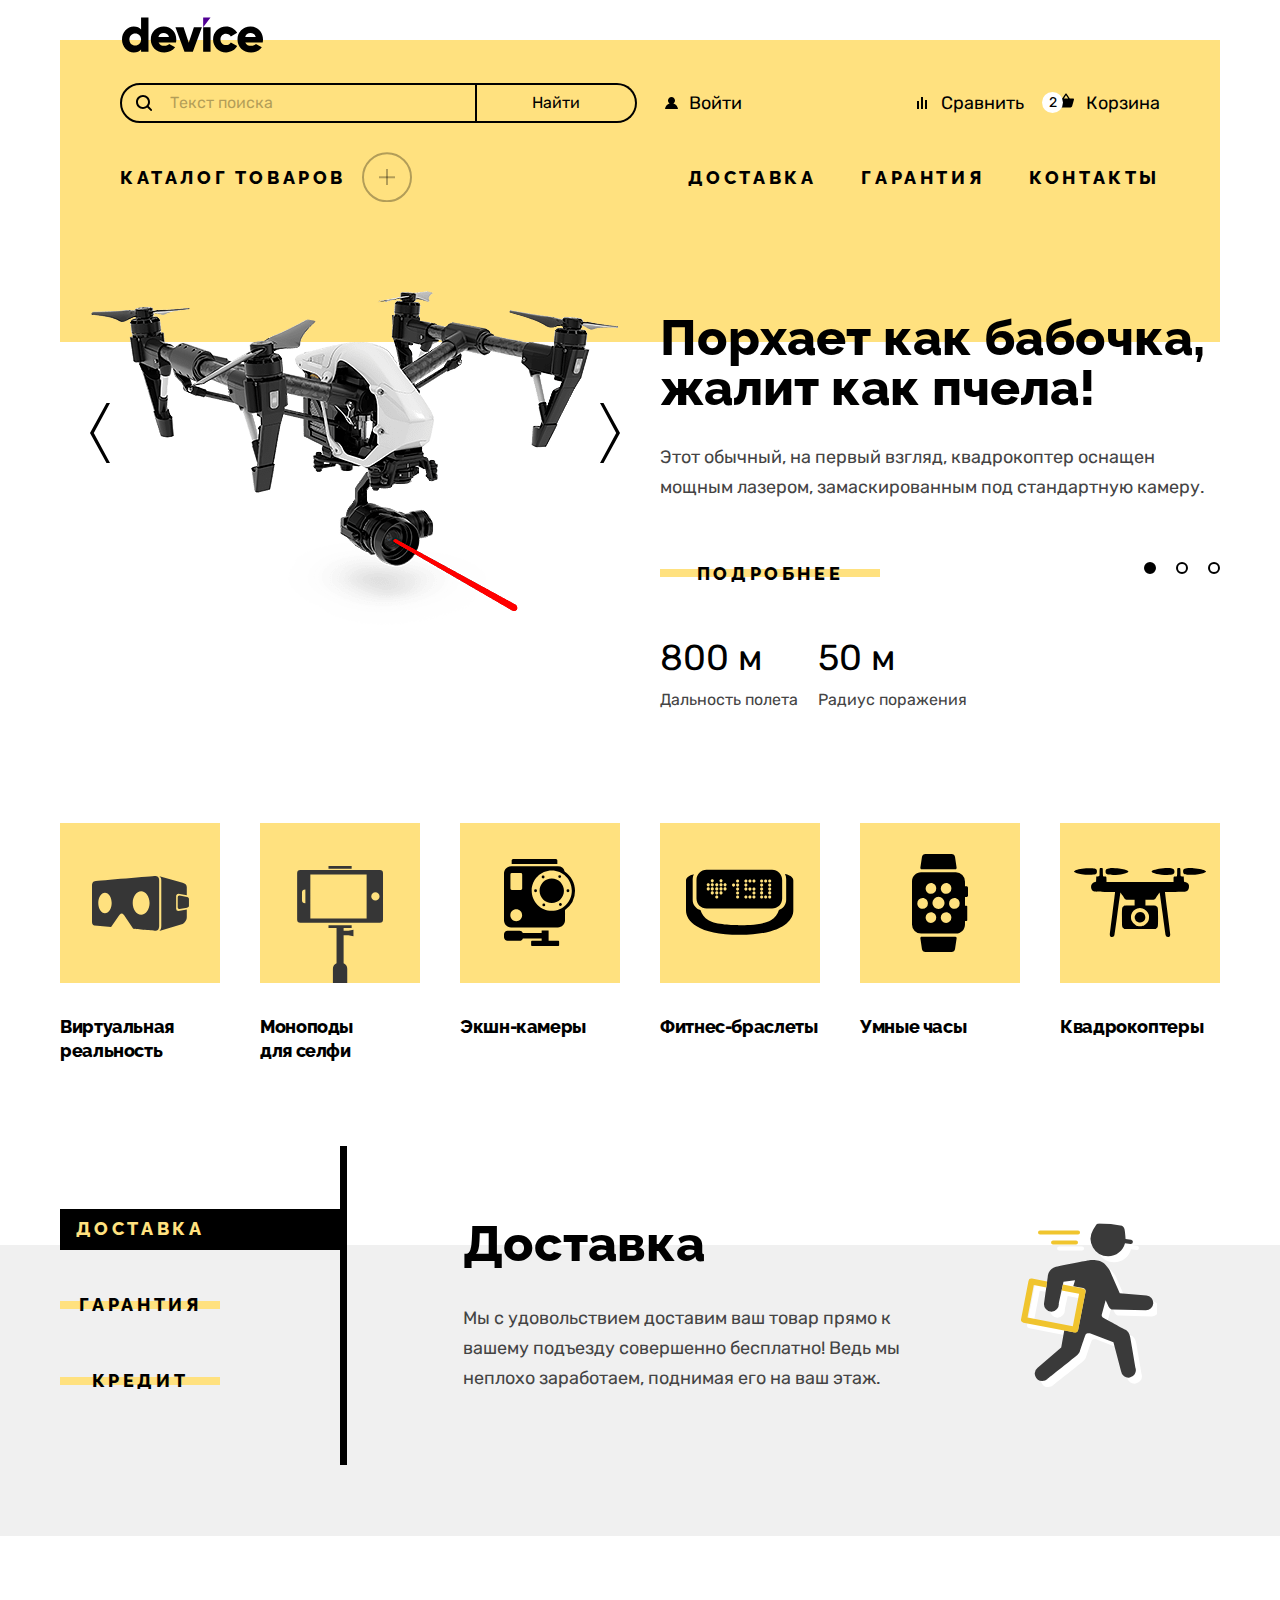
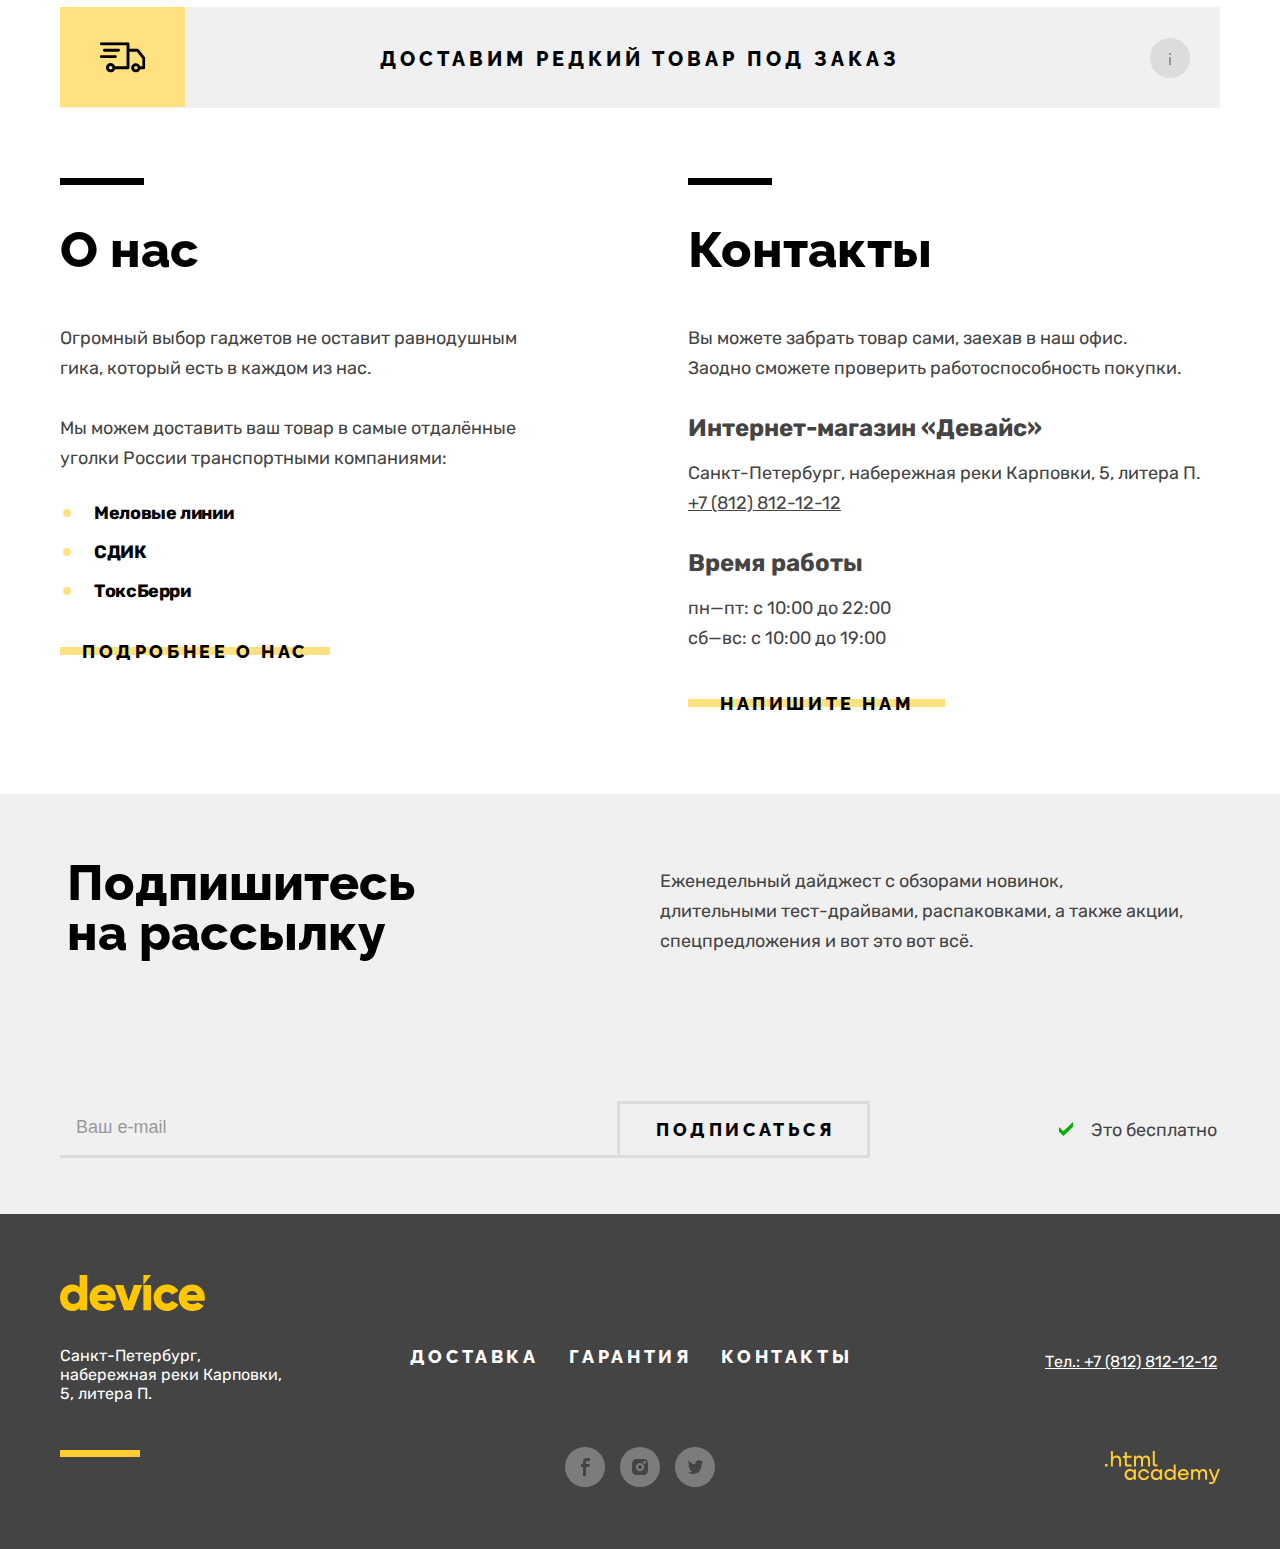
==== commit 461b5cd2: "Добавлены исправления" ====
--- a/index.html
+++ b/index.html
@@ -52,6 +52,7 @@
           </li>
           <li class="header-usermenu-item">
             <a class="header-usermenu-link header-usermenu-link-cart" href="#">
+              <span class="header-usermenu-count">2</span>
               <svg class="header-usermenu-cart" aria-hidden="true" focusable="false" width="16" height="15"
                 xmlns="http://www.w3.org/2000/svg" fill="currentColor">
                 <path fill-rule="evenodd" clip-rule="evenodd"
@@ -59,7 +60,6 @@
               </svg>
               Корзина
             </a>
-            <span class="header-usermenu-count">2</span>
           </li>
         </ul>
       </div>
@@ -89,7 +89,7 @@
             </ul>
           </li>
           <li class="header-navigation-item">
-            <a class="header-navigation-link header-navigation-link-current" href="#">Доставка</a>
+            <a class="header-navigation-link" href="#">Доставка</a>
           </li>
           <li class="header-navigation-item">
             <a class="header-navigation-link" href="#">Гарантия</a>
@@ -190,9 +190,17 @@
         <div class="slider-buttons">
           <button class="slider-btn slider-btn-prev" type="button">
             <span class="visually-hidden">Предыдущий слайд.</span>
+            <svg class="slider-btn-icon" width="20" height="60" fill="currentColor" aria-hidden="true" focusable="false"
+              xmlns="http://www.w3.org/2000/svg">
+              <path d="M20 60h-3.5L0 30 16.5 0H20L3.8 30 20 60Z" fill="#000" />
+            </svg>
           </button>
           <button class="slider-btn slider-btn-next" type="button">
             <span class="visually-hidden">Следующий слайд.</span>
+            <svg class="slider-btn-icon" width="20" height="60" fill="currentColor" aria-hidden="true" focusable="false"
+              xmlns="http://www.w3.org/2000/svg">
+              <path d="M0 0h3.5L20 30 3.5 60H0l16.2-30L0 0Z" fill="#000" />
+            </svg>
           </button>
         </div>
         <ul class="slider-controls">
--- a/styles/styles.css
+++ b/styles/styles.css
@@ -53,6 +53,7 @@
   --second-font: "Raleway";
   /* outline */
   --outline-style: 2px solid var(--purple);
+  --outline-offset: 2px;
 }
 
 body {
@@ -113,16 +114,16 @@
 }
 
 .button-decorated:hover {
-  background: none;
-  background-color: var(--accent-color);
+  background: linear-gradient( var(--accent-color) 0,  var(--accent-color) 40px);
 }
 
 .button-decorated:active {
-  background-color: var(--dark-yellow);
+  background: linear-gradient( var(--dark-yellow) 0,  var(--dark-yellow) 40px);
 }
 
 .button-decorated:focus {
   outline: var(--outline-style);
+  outline-offset: -1px;
 }
 
 /* header */
@@ -237,7 +238,12 @@
 .header-search-field:focus,
 .header-search-btn:focus {
   outline: var(--outline-style);
-  outline-offset: 2px;
+  outline-offset: var(--outline-offset);
+}
+
+.header-search-field:disabled,
+.header-search-btn:disabled {
+  opacity: 0.3;
 }
 
 /* user navigation */
@@ -269,28 +275,29 @@
   position: relative;
 }
 
+.header-usermenu-link:hover {
+  opacity: 0.6;
+}
+
+.header-usermenu-link:active {
+  opacity: 0.3;
+}
+
+.header-usermenu-link:focus {
+  outline: var(--outline-style);
+}
+
+.header-usermenu-link-cart {
+  margin-left: 10px;
+  position: relative;
+}
+
 .header-usermenu-link-logout {
   padding-left: 0;
   color: inherit;
   opacity: 0.3;
 }
 
-.header-usermenu-link:hover {
-  opacity: 0.6;
-}
-
-.header-usermenu-link:active {
-  opacity: 0.3;
-}
-
-.header-usermenu-link:focus {
-  outline: var(--outline-style);
-}
-
-.header-usermenu-link-cart {
-  margin-left: 10px;
-}
-
 .header-usermenu-icon {
   fill: var(--black);
   position: absolute;
@@ -302,27 +309,29 @@
 .header-usermenu-cart {
   fill: var(--black);
   position: absolute;
-  top: 11px;
-  left: 0;
+  top: 5px;
+  left: -2px;
 }
 
 .header-usermenu-count {
-  display: inline-block;
+  display: inline-flex;
+  justify-content: center;
+  align-items: center;
   width: 21px;
   height: 21px;
   position: absolute;
-  top: 0;
-  left: 0;
+  top: 4px;
+  left: -18px;
   background-color: var(--white);
   border-radius: 50%;
   font-size: 14px;
   line-height: 17px;
-  text-align: center;
+  z-index: 5;
 }
 
 /* site navigation */
 .header-navigation-page {
-  padding-bottom: 38px;
+  padding-bottom: 34px;
 }
 
 .header-navigation-list {
@@ -335,16 +344,29 @@
 }
 
 .header-navigation-item {
-  margin-right: 47px;
+  margin-right: 45px;
+}
+
+.header-navigation-item:last-child {
+  margin-right: 0;
 }
 
 .header-navigation-show {
   margin-right: auto;
-  padding-right: 70px;
-  background: url('../images/icons/show.svg') right center no-repeat;
-  background-size: contain;
+  padding-right: 66px;
   cursor: pointer;
   position: relative;
+}
+
+.header-navigation-show::before {
+  position: absolute;
+  content: '';
+  width: 50px;
+  height: 50px;
+  top: -15px;
+  right: 0;
+  background: url('../images/icons/show.svg') center center no-repeat;
+  z-index: 10;
 }
 
 .header-navigation-show::after {
@@ -352,8 +374,8 @@
   content: '';
   width: 16px;
   height: 2px;
-  top: 24px;
-  right: 16px;
+  top: 9px;
+  right: 17px;
   background-color: var(--title-color);
   opacity: 0.3;
   transform: rotate(90deg);
@@ -365,12 +387,9 @@
   transform: rotate(180deg);
 }
 
-.header-navigation-item:last-child {
-  margin-right: 0;
-}
-
 .header-navigation-link {
   display: block;
+  padding-bottom: 4px;
   font-family: var(--second-font), sans-serif;
   color: var(--title-color);
   line-height: 21px;
@@ -389,7 +408,7 @@
   width: 100%;
   height: 2px;
   left: 0;
-  bottom: 12px;
+  bottom: 0;
   background-color: var(--title-color);
   opacity: 0;
   transition-property: opacity;
@@ -406,7 +425,6 @@
 
 .header-navigation-link:focus {
   outline: var(--outline-style);
-  outline-offset: 2px;
 } 
 
 .header-navigation-link-current.header-navigation-link::after {
@@ -522,18 +540,39 @@
   cursor: pointer;
 }
 
+.slider-btn:hover .slider-btn-icon {
+  opacity: 0.6;
+}
+
+.slider-btn:active .slider-btn-icon {
+  opacity: 0.3;
+}
+
+.slider-btn:focus {
+  outline: var(--outline-style);
+  outline-offset: var(--outline-offset);
+}
+
+.slider-btn:disabled {
+  opacity: 0.1;
+}
+
 .slider-btn-prev {
   position: absolute;
   left: 30px;
   top: 211px;
-  background: url('../images/icons/slider-left.svg') center center no-repeat;
 }
 
 .slider-btn-next {
   position: absolute;
   left: 540px;
   top: 211px;
-  background: url('../images/icons/slider-right.svg') center center no-repeat;
+}
+
+.slider-btn-icon {
+  fill: var(--black);
+  transition-property: opacity;
+  transition-duration: 400ms;
 }
 
 .slider-controls {
@@ -556,30 +595,41 @@
   padding: 0;
   width: 12px;
   height: 12px;
+  border: none;
+  background-color: transparent;
+  position: relative;
+}
+
+.slider-controls-btn::after {
+  position: absolute;
+  content: '';
+  width: 12px;
+  height: 12px;
+  top: 0;
+  left: 0;
   border: 2px solid var(--title-color);
   border-radius: 50%;
+   transition-property: opacity;
+  transition-duration: 0.3s;
   cursor: pointer;
-  transition-property: opacity;
-  transition-duration: 0.5s;
-}
-
-.slider-controls-btn-active {
+}
+
+.slider-controls-btn-active.slider-controls-btn::after {
   background-color: var(--title-color);
 }
 
-.slider-controls-btn:hover,
-.slider-controls-btn-active:hover {
+.slider-controls-btn:hover::after {
+  background-color: var(--title-color);
   opacity: 0.6;
 }
 
-.slider-controls-btn:active,
-.slider-controls-btn-active:active {
+.slider-controls-btn:active::after {
   opacity: 0.3;
 }
 
-.slider-controls-btn:focus,
-.slider-controls-btn-active:focus {
-  outline: var(--outline-style);
+.slider-controls-btn:focus {
+  outline: var(--outline-style);
+   outline-offset: var(--outline-offset);
 }
 
 /* popular categories */
@@ -630,18 +680,18 @@
   background-color: var(--dark-yellow);
 }
 
-.popular-categories-link:active>svg {
+.popular-categories-link:active {
  opacity: 0.3;
 }
 
 .popular-categories-link:focus {
   outline: var(--outline-style);
-  outline-offset: 2px;
+   outline-offset: var(--outline-offset);
 }
 
 /* services */
 .services {
-  background: linear-gradient(0deg, rgba(255,255,255,1) 242px, rgba(240,240,240,1) 242px, rgba(240,240,240,1) 533px, rgba(255,255,255,1) 533px);
+  background: linear-gradient(0deg, var(--white) 242px, var(--light-gray) 242px, var(--light-gray) 533px, var(--white) 533px);
 }
 
 .services-inner {
@@ -694,7 +744,7 @@
 
 .services-navigation-link:focus {
   outline: var(--outline-style);
-  outline-offset: 2px;
+   outline-offset: var(--outline-offset);
 }
 
 .services-navigation-link-active {
@@ -803,7 +853,7 @@
 
 .services-offer:focus {
   outline: var(--outline-style);
-  outline-offset: 2px;
+   outline-offset: var(--outline-offset);
 }
 
 .services-offer-decor {
@@ -1047,7 +1097,7 @@
 .subscribe-input:focus,
 .subscribe-button:focus {
   outline: var(--outline-style);
-  outline-offset: 2px;
+   outline-offset: var(--outline-offset);
 }
 
 .subscribe-slogan {
@@ -1175,6 +1225,9 @@
   margin-top: 35px;
 }
 
+.products-filter-button:disabled {
+  opacity: 0.3;
+}
 
 .main-inner-content {
   width: 840px;
@@ -1258,12 +1311,14 @@
 .goods-list-preview {
   display: block;
   width: 360px;
-  height: 380px;
-  margin-bottom: 32px;
+  min-height: 380px;
+  color: inherit;
+  text-decoration: none;
 }
 
 .goods-list-preview:hover {
-  
+  color: var(--text-color);
+  opacity: 0.8;
 }
 
 .goods-list-preview:active {
@@ -1272,6 +1327,7 @@
 
 .goods-list-preview:focus {
   outline: var(--outline-style);
+   outline-offset: var(--outline-offset);
 }
 
 .goods-list-new {
@@ -1288,25 +1344,16 @@
   background: url('../images/icons/new.svg') center center no-repeat;
 }
 
+.goods-list-image {
+  display: block;
+  width: 360px;
+  height: 380px;
+  margin-bottom: 32px;
+}
+
 .goods-list-info {
   display: flex;
   justify-content: space-between; 
-  color: inherit;
-  text-decoration: none;
-  transition-property: opacity;
-  transition-duration: .4s;
-}
-
-.goods-list-info:hover {
-  opacity: 0.6;
-}
-
-.goods-list-info:active {
-  opacity: 0.3;
-}
-
-.goods-list-info:focus {
-  outline: var(--outline-style);
 }
 
 .goods-list-name {
@@ -1341,9 +1388,9 @@
   text-transform: uppercase;
   text-align: center;
   border: 3px solid var(--gray);
-  background-color: transparent;
+  background-color: var(--white);
   cursor: pointer;
-  transition-property: background-color color;
+  transition-property: color;
   transition-duration: .5s;
 }
 
@@ -1354,12 +1401,14 @@
 }
 
 .goods-show-button:active {
+  background-color: var(--title-color);
   color: rgba(255, 255, 255, 0.3);
+   border-color:  var(--title-color);
 }
 
 .goods-show-button:focus {
   outline: var(--outline-style);
-  outline-offset: 2px;
+   outline-offset: var(--outline-offset);
 }
 
 /* pagination */
@@ -1403,7 +1452,7 @@
 
 .goods-pagination-button:focus {
   outline: var(--outline-style);
-  outline-offset: 2px;
+   outline-offset: var(--outline-offset);
 }
 
 .goods-pagination-list {
@@ -1507,53 +1556,40 @@
 
 .footer-navigation-link {
   display: block;
-  padding-top: 5px;
+  /* padding-top: 5px; */
+  padding-bottom: 3px;
+  border-bottom: 2px solid transparent;
   font-family: var(--second-font), sans-serif;
   line-height: 21px;
   letter-spacing: 3.6px;
   text-transform: uppercase;
   text-decoration: none;
   color: var(--white);
-  transition: all 300ms;
-  position: relative;
-}
-
-.footer-navigation-link::after {
-  position: absolute;
-  content: '';
-  width: 100%;
-  height: 2px;
-  left: 0;
-  bottom: -6px;
-  background-color: var(--dark-yellow);
-  transition: all 300ms;
-  opacity: 0;
+  transition-property: color border;
+  transition-duration: .5s;
+  position: relative;
 }
 
 .footer-navigation-link:hover {
   color: var(--dark-yellow);
-}
-
-.footer-navigation-link:hover.footer-navigation-link::after {
-  opacity: 1;
+  border-bottom: 2px solid var(--dark-yellow);
 }
 
 .footer-navigation-link:active {
+  color: var(--dark-yellow);
   opacity: 0.3;
 }
 
-.footer-navigation-link:active.footer-navigation-link::after {
-  opacity: 0.3;
-}
-
 .footer-navigation-link:focus {
   outline: var(--outline-style);
-  outline-offset: 2px;
-  color: var(--white);
-}
-
-.footer-navigation-link:focus.footer-navigation-link::after {
-  opacity: 0;
+   outline-offset: var(--outline-offset);
+}
+
+.footer-contact {
+  display: flex;
+  justify-content: flex-end;
+  align-items: center;
+  margin-top: 44px;
 }
 
 .footer-social {
@@ -1605,13 +1641,6 @@
   outline: var(--outline-style);
 }
 
-.footer-contact {
-  display: flex;
-  justify-content: flex-end;
-  align-items: center;
-  margin-top: 49px;
-}
-
 .footer-phone {
   display: block;
   padding: 6px 0;
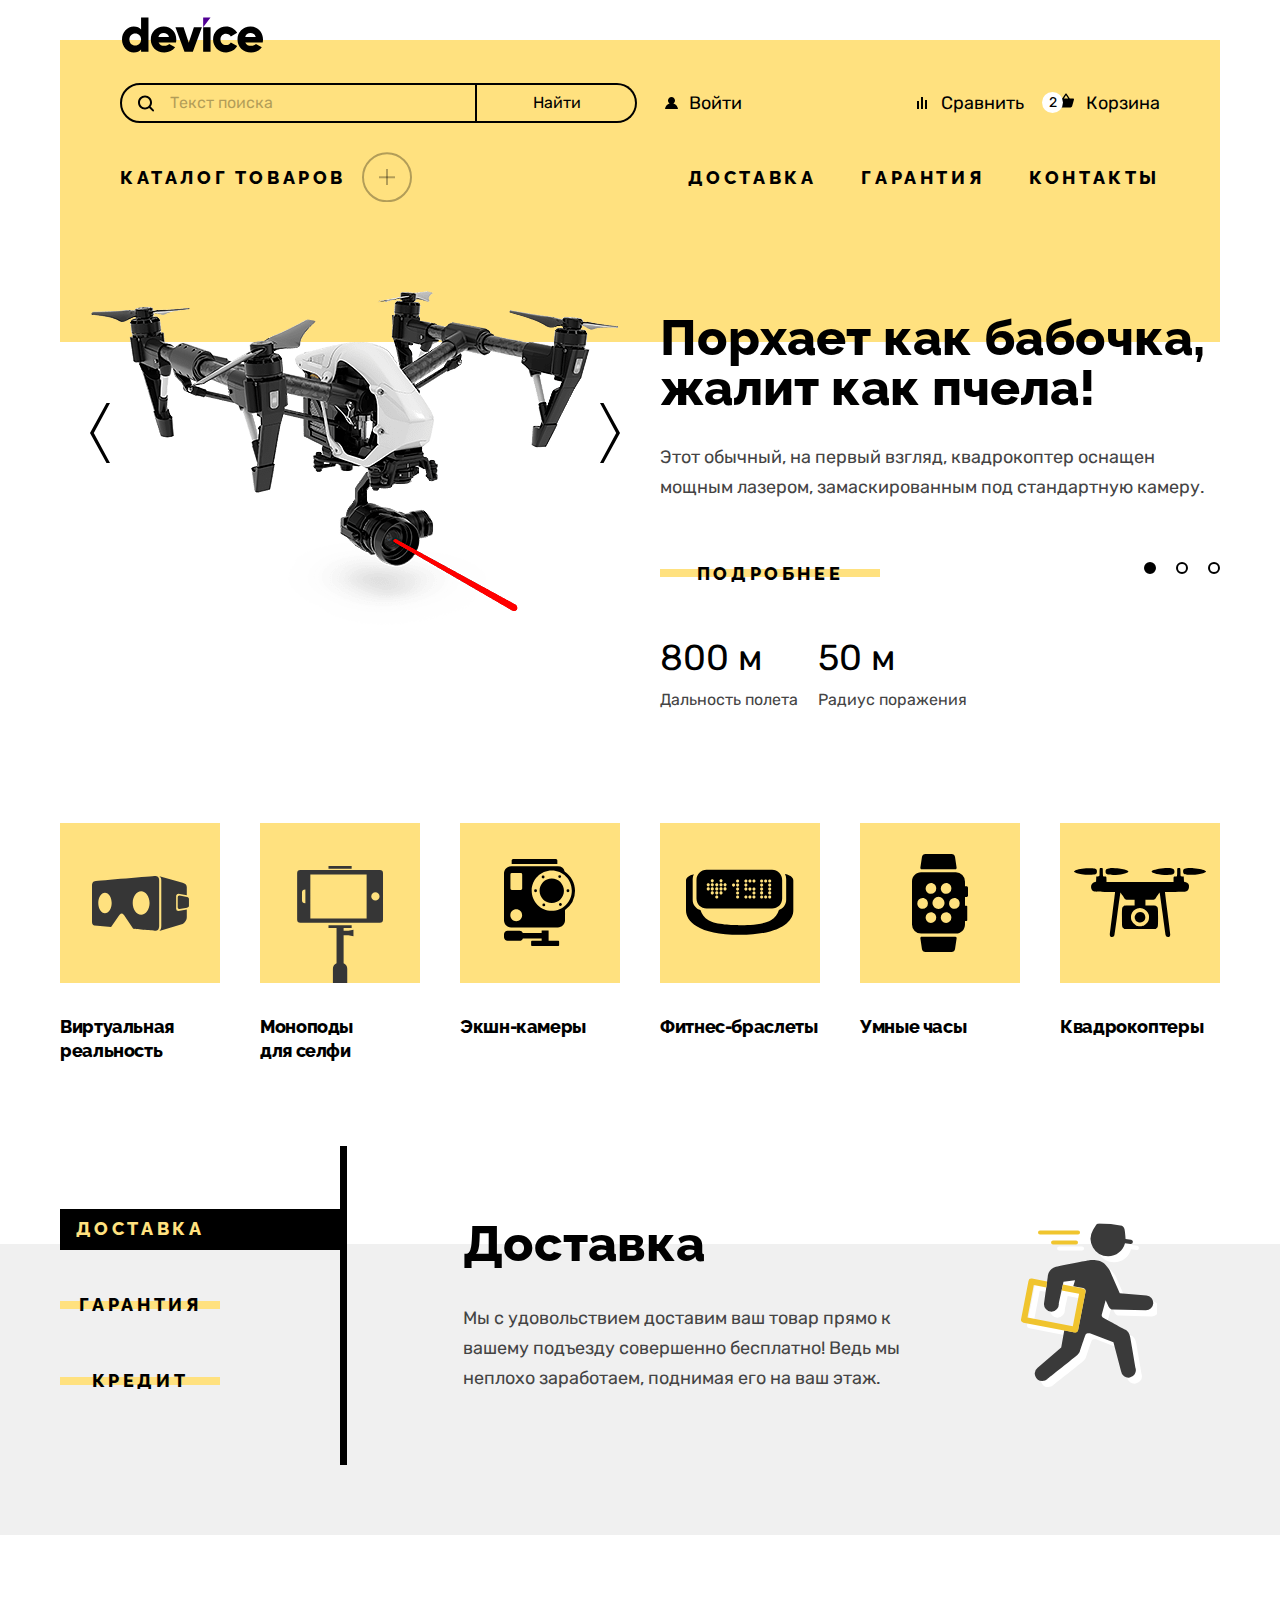
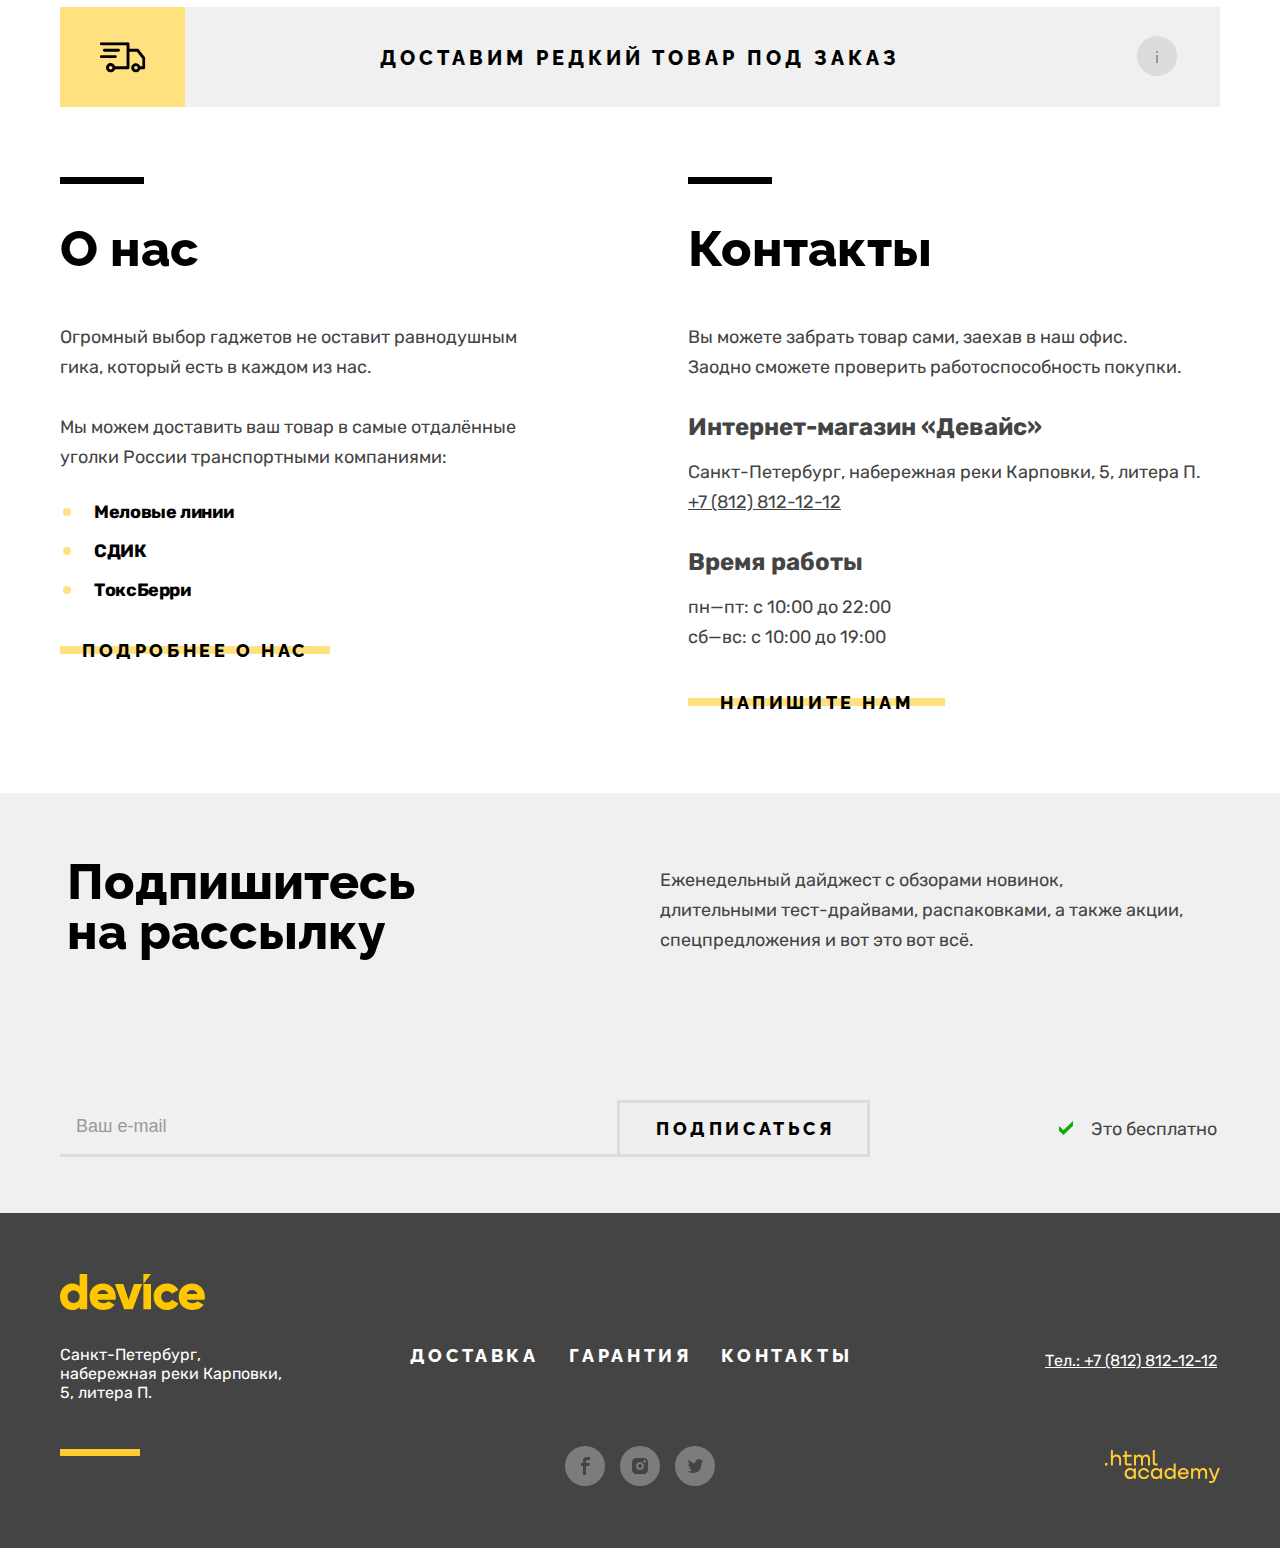
==== commit 2d3412fb: "Редактирование вида формы и карточки товара" ====
--- a/index.html
+++ b/index.html
@@ -16,14 +16,13 @@
       </a>
       <div class="header-inner">
         <form class="header-search" action="https://echo.htmlacademy.ru" method="get">
-          <svg class="header-search-icon" width="16" height="17" viewBox="0 0 16 17" aria-hidden="true"
-            focusable="false" fill="currentColor" xmlns="http://www.w3.org/2000/svg">
-            <path
-              d="M15.7 14.6889L12.6 11.5889C13.5 10.3889 14 8.98892 14 7.38892C14 3.48892 10.9 0.388916 7 0.388916C3.1 0.388916 0 3.48892 0 7.38892C0 11.2889 3.1 14.3889 7 14.3889C8.6 14.3889 10 13.8889 11.2 12.9889L14.3 16.0889C14.5 16.2889 14.7 16.3889 15 16.3889C15.6 16.3889 16 15.9889 16 15.3889C16 15.1889 15.9 14.8889 15.7 14.6889ZM2 7.38892C2 4.58892 4.2 2.38892 7 2.38892C9.8 2.38892 12 4.58892 12 7.38892C12 10.1889 9.8 12.3889 7 12.3889C4.2 12.3889 2 10.1889 2 7.38892Z" />
-          </svg>
-          <input class="header-search-field" type="text" name="search-field" placeholder="Текст поиска" id="user-search"
-            aria-label="Строка поиска.">
-          <button class="header-search-btn" type="submit">Найти</button>
+          <div class="header-search-field-inner">
+            <input class="header-search-field" type="text" name="search-field" placeholder="Текст поиска"
+              id="user-search" aria-label="Строка поиска.">
+          </div>
+          <div class="header-search-btn-inner">
+            <button class="header-search-btn" type="submit">Найти</button>
+          </div>
         </form>
         <ul class="header-usermenu">
           <li class="header-usermenu-item">
--- a/styles/styles.css
+++ b/styles/styles.css
@@ -123,7 +123,7 @@
 
 .button-decorated:focus {
   outline: var(--outline-style);
-  outline-offset: -1px;
+  /* outline-offset: -1px; */
 }
 
 /* header */
@@ -170,7 +170,8 @@
 
 .header-logo {
   display: inline-block;
-  width: auto;
+  width: 145px;
+  height: 36px;
   margin-left: 60px;
   position: absolute;
   top: -23px;
@@ -183,15 +184,23 @@
   position: relative;
 }
 
+
+.header-search-field-inner {
+  height: 40px;
+  flex-grow: 1;
+  border: 2px solid var(--title-color);
+  border-radius: 50px 0px 0px 50px; 
+}
+
 .header-search-field {
-  flex-grow: 1;
+  width: 100%;
   padding: 8px;
   padding-left: 48px;
-  border: 2px solid var(--title-color);
-  border-radius: 50px 0px 0px 50px;
+  border: none;
   font-family: var(--main-font), sans-serif;
   font-size: 16px;
   line-height: 20px;
+  background: url('../images/icons/search.svg') 16px 10px no-repeat;
   background-color: transparent;
 }
 
@@ -200,12 +209,28 @@
   opacity: 0.3;
 }
 
-.header-search-icon {
-  position: absolute;
-  top: 50%;
-  left: 16px;
-  transform: translateY(-50%);
-  fill: var(--black);
+.header-search-field:focus {
+  outline: var(--outline-style);
+  outline-offset: 3px;
+}
+
+.header-search-btn-inner {
+  width: 160px;
+  height: 40px;
+  border: 2px solid var(--title-color);
+  border-radius: 0 50px 50px 0;
+  border-left: none;
+  text-align: center;
+   transition-property: background-color;
+  transition-duration: 0.4s;
+}
+
+.header-search-btn-inner:hover {
+  background-color: var(--title-color);
+}
+
+.header-search-btn-inner:active {
+   background-color: var(--title-color);
 }
 
 .header-search-btn {
@@ -216,29 +241,22 @@
   font-size: 16px;
   line-height: 20px;
   text-align: center;
-  border: 2px solid var(--title-color);
-  border-radius: 0 50px 50px 0;
-  border-left: none;
+  border: none;
   background-color: transparent;
   cursor: pointer;
-  transition-property: color background-color;
-  transition-duration: 0.5s;
 }
 
 .header-search-btn:hover {
   color: var(--white);
-  background-color: var(--title-color);
 }
 
 .header-search-btn:active {
   color: var(--dark-gray);
-  background-color: var(--title-color);
-}
-
-.header-search-field:focus,
+}
+
 .header-search-btn:focus {
   outline: var(--outline-style);
-  outline-offset: var(--outline-offset);
+  outline-offset: 3px;
 }
 
 .header-search-field:disabled,
@@ -815,7 +833,7 @@
   display: block;
   width: 100%;
   padding: 37px 125px;
-  padding-top: 41px;
+  padding-top: 40px;
   font-family: var(--second-font), sans-serif;
   font-size: 20px;
   line-height: 23px;
@@ -862,8 +880,8 @@
   height: 40px;
   position: absolute;
   top: 50%;
-  right: 30px;
-  transform: translateY(-50%);
+  right: 43px;
+  transform: translateY(-21px);
   text-align: center;
   line-height: 40px;
   border-radius: 50%;
@@ -1311,18 +1329,48 @@
 .goods-list-preview {
   display: block;
   width: 360px;
-  min-height: 380px;
   color: inherit;
   text-decoration: none;
-}
-
-.goods-list-preview:hover {
-  color: var(--text-color);
+  position: relative;
+}
+
+.goods-list-preview::after {
+  position: absolute;
+  content: '';
+  width: 360px;
+  height: 380px;
+  top: 0;
+  left: 0;
+  background-color: var(--light-gray);
   opacity: 0.8;
+  display: none;
+}
+
+.goods-list-overlay {
+  position: absolute;
+  width: 220px;
+  height: 40px;
+  top: 170px;
+  left: 50%;
+  transform: translateX(-50%);
+  z-index: 10;
+  display: none;
+}
+
+.goods-list-preview:hover  {
+  color: rgba(68, 68, 68, 0.8);
+}
+
+.goods-list-preview:hover::after  {
+  display: block;
+}
+
+.goods-list-preview:hover .goods-list-overlay {
+  display: block;
 }
 
 .goods-list-preview:active {
-  
+  color: rgba(68, 68, 68, 0.3);
 }
 
 .goods-list-preview:focus {
@@ -1334,7 +1382,7 @@
   position: relative;
 }
 
-.goods-list-new::after {
+.goods-list-new::before {
   position: absolute;
   content: '';
   width: 60px;
@@ -1369,6 +1417,14 @@
   font-size: 18px;
   line-height: 21px;
   color: var(--text-color);
+}
+
+.goods-list-preview:hover .goods-list-price {
+  color: rgba(68, 68, 68, 0.8);
+}
+
+.goods-list-preview:active .goods-list-price {
+  color: rgba(68, 68, 68, 0.3);
 }
 
 .goods-list-image {
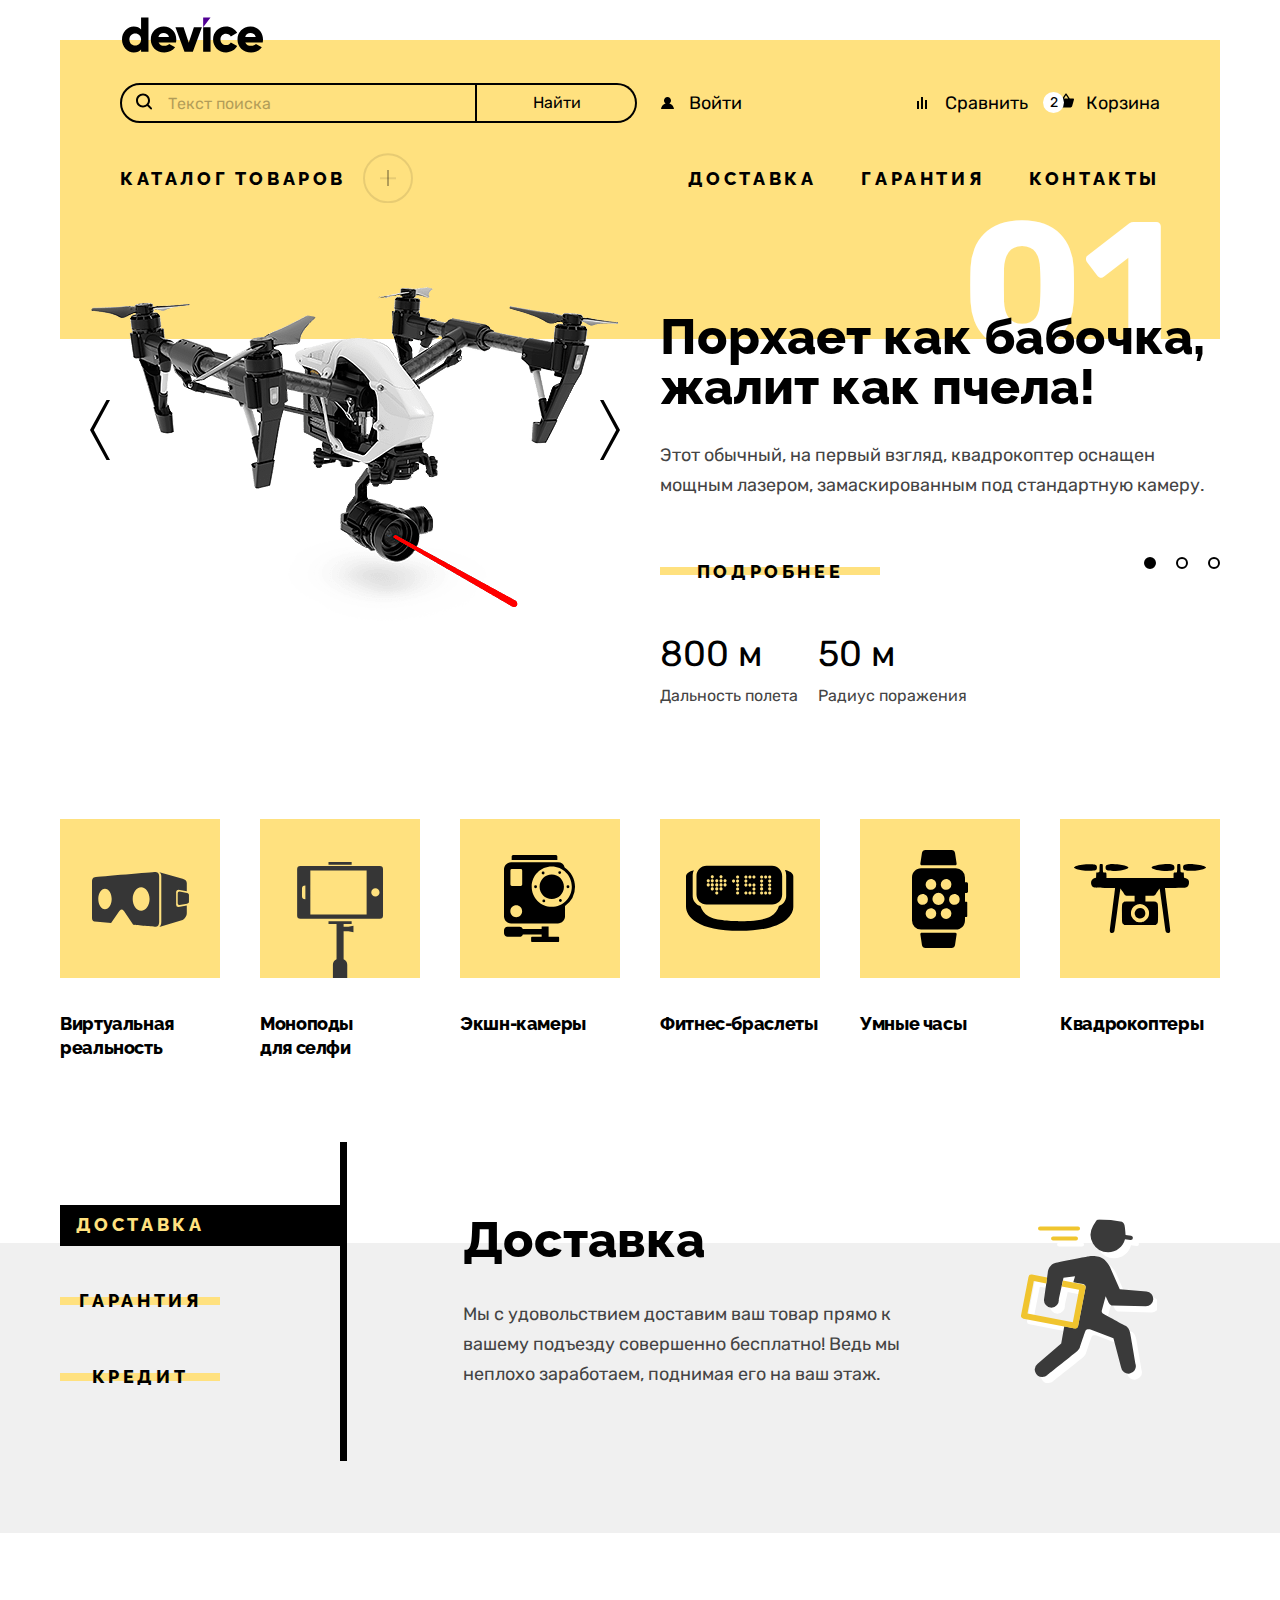
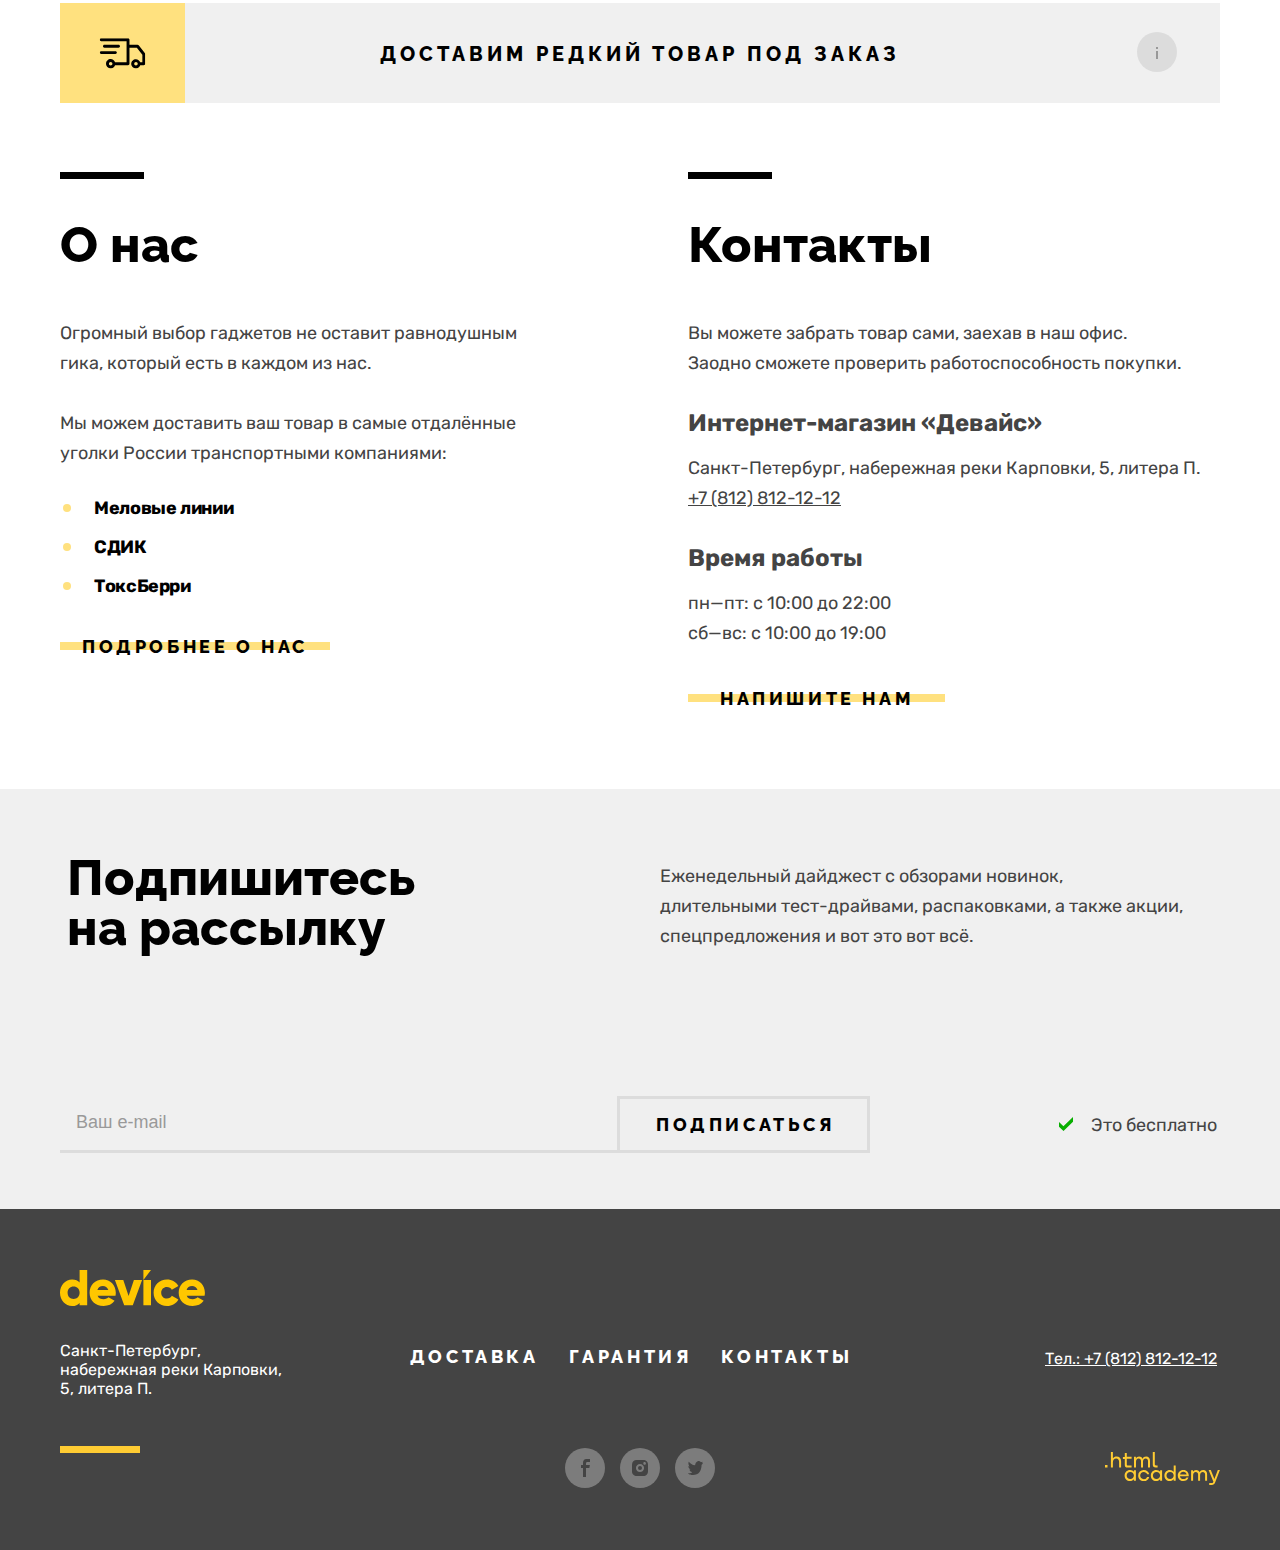
==== commit a7eb6879: "Форма поиска и карточка товара" ====
--- a/index.html
+++ b/index.html
@@ -16,12 +16,14 @@
       </a>
       <div class="header-inner">
         <form class="header-search" action="https://echo.htmlacademy.ru" method="get">
-          <div class="header-search-field-inner">
+          <div class="header-search-field-wrapper">
             <input class="header-search-field" type="text" name="search-field" placeholder="Текст поиска"
               id="user-search" aria-label="Строка поиска.">
+            <div class="header-search-decorator"></div>
           </div>
-          <div class="header-search-btn-inner">
+          <div class="header-search-btn-wrapper">
             <button class="header-search-btn" type="submit">Найти</button>
+            <div class="header-search-btn-decorator"></div>
           </div>
         </form>
         <ul class="header-usermenu">
@@ -62,10 +64,10 @@
           </li>
         </ul>
       </div>
-      <nav class="header-navigation">
+      <nav class="header-navigation header-navigation-index">
         <ul class="header-navigation-list">
-          <li class="header-navigation-item header-navigation-show">
-            <a class="header-navigation-link" href="catalog.html">Каталог товаров</a>
+          <li class="header-navigation-item">
+            <a class="header-navigation-link header-navigation-catalog" href="catalog.html">Каталог товаров</a>
             <ul class="header-submenu visually-hidden">
               <li class="header-submenu-item">
                 <a class="header-submenu-link" href="#">Виртуальная реальность</a>
--- a/styles/styles.css
+++ b/styles/styles.css
@@ -66,6 +66,7 @@
   line-height: 30px;
   color: var(--text-color);
   background-color: var(--white);
+  counter-reset: slider-counter;
 }
 
 img {
@@ -109,8 +110,6 @@
 .button-decorated {
   border: none;
   background:  linear-gradient( rgba(255, 255, 255, 0) 0, rgba(255, 255, 255, 0) 16px, var(--accent-color) 16px, var(--accent-color) 24px, rgba(255,255,255, 0) 24px, rgba(255,255,255, 0) 40px);
-  transition-property: background-color;
-  transition-duration: 500ms;
 }
 
 .button-decorated:hover {
@@ -123,7 +122,12 @@
 
 .button-decorated:focus {
   outline: var(--outline-style);
-  /* outline-offset: -1px; */
+}
+
+.button-decorated:disabled {
+  background:  linear-gradient( rgba(255, 255, 255, 0) 0, rgba(255, 255, 255, 0) 16px, var(--accent-color) 16px, var(--accent-color) 24px, rgba(255,255,255, 0) 24px, rgba(255,255,255, 0) 40px);
+  opacity: 0.3;
+  cursor: auto;
 }
 
 /* header */
@@ -143,7 +147,7 @@
   display: flex;
   align-items: center;
   min-height: 40px;
-  margin-bottom: 44px;
+  margin-bottom: 30px;
 }
 
 .logo {
@@ -181,19 +185,18 @@
 .header-search {
   width: 517px;
   display: flex;
-  position: relative;
-}
-
-
-.header-search-field-inner {
+}
+
+.header-search-field-wrapper {
   height: 40px;
   flex-grow: 1;
-  border: 2px solid var(--title-color);
-  border-radius: 50px 0px 0px 50px; 
+  position: relative;
 }
 
 .header-search-field {
-  width: 100%;
+  width: 357px;
+  position: absolute;
+  height: 40px;
   padding: 8px;
   padding-left: 48px;
   border: none;
@@ -202,6 +205,7 @@
   line-height: 20px;
   background: url('../images/icons/search.svg') 16px 10px no-repeat;
   background-color: transparent;
+  z-index: 5;
 }
 
 .header-search-field::placeholder {
@@ -214,27 +218,43 @@
   outline-offset: 3px;
 }
 
-.header-search-btn-inner {
+.header-search-field:disabled {
+   opacity: 0.3;
+}
+
+.header-search-field:disabled + .header-search-decorator {
+  opacity: 0.3;
+}
+
+.header-search-decorator {
+  position: absolute;
+  width: 357px;
+  height: 40px;
+  top: 0;
+  left: 0;
+  border: 2px solid var(--title-color);
+  border-radius: 50px 0px 0px 50px; 
+  z-index: 0;
+}
+
+.header-search-btn-wrapper {
   width: 160px;
   height: 40px;
-  border: 2px solid var(--title-color);
-  border-radius: 0 50px 50px 0;
-  border-left: none;
-  text-align: center;
-   transition-property: background-color;
-  transition-duration: 0.4s;
-}
-
-.header-search-btn-inner:hover {
-  background-color: var(--title-color);
-}
-
-.header-search-btn-inner:active {
-   background-color: var(--title-color);
-}
+  position: relative;
+}
+/* 
+.header-search-btn-wrapper:hover {
+  
+}
+
+.header-search-btn-wrapper:active {
+   
+} */
 
 .header-search-btn {
+  position: absolute;
   width: 160px;
+  height: 40px;
   padding-top: 8px;
   padding-bottom: 8px;
   font-family: var(--main-font), sans-serif;
@@ -244,24 +264,54 @@
   border: none;
   background-color: transparent;
   cursor: pointer;
+  z-index: 5;
 }
 
 .header-search-btn:hover {
   color: var(--white);
 }
 
+.header-search-btn:hover + .header-search-btn-decorator {
+  background-color: var(--title-color);
+}
+
 .header-search-btn:active {
   color: var(--dark-gray);
 }
 
+.header-search-btn:active + .header-search-btn-decorator {
+  background-color: var(--title-color);
+}
+
 .header-search-btn:focus {
   outline: var(--outline-style);
   outline-offset: 3px;
 }
 
-.header-search-field:disabled,
 .header-search-btn:disabled {
-  opacity: 0.3;
+  color: var(--text-color);
+  opacity: 0.3;
+  cursor: auto;
+}
+
+.header-search-btn:disabled + .header-search-btn-decorator {
+  background-color: transparent;
+  opacity: 0.3;
+}
+
+.header-search-btn-decorator {
+  position: absolute;
+  width: 160px;
+  height: 40px;
+  top: 0;
+  right: 0;
+  border: 2px solid var(--title-color);
+  border-radius: 0 50px 50px 0;
+  border-left: none;
+  text-align: center;
+  transition-property: background-color;
+  transition-duration: 0.4s;
+  z-index: 1;
 }
 
 /* user navigation */
@@ -306,7 +356,8 @@
 }
 
 .header-usermenu-link-cart {
-  margin-left: 10px;
+  padding-left: 43px;
+  margin-left: -11px;
   position: relative;
 }
 
@@ -320,7 +371,7 @@
   fill: var(--black);
   position: absolute;
   top: 50%;
-  left: 2px;
+  left: -2px;
   transform: translateY(-50%);
 }
 
@@ -328,7 +379,7 @@
   fill: var(--black);
   position: absolute;
   top: 5px;
-  left: -2px;
+  left: 15px;
 }
 
 .header-usermenu-count {
@@ -339,7 +390,7 @@
   height: 21px;
   position: absolute;
   top: 4px;
-  left: -18px;
+  left: 0px;
   background-color: var(--white);
   border-radius: 50%;
   font-size: 14px;
@@ -348,14 +399,19 @@
 }
 
 /* site navigation */
+.header-navigation-index {
+  padding-bottom: 4px;
+}
+
 .header-navigation-page {
-  padding-bottom: 34px;
+  padding-bottom: 22px;
 }
 
 .header-navigation-list {
   width: 100%;
   display: flex;
   flex-wrap: wrap;
+  align-items: center;
   margin: 0;
   padding: 0;
   list-style-type: none;
@@ -365,49 +421,16 @@
   margin-right: 45px;
 }
 
+.header-navigation-item:first-child {
+  margin-right: auto;
+}
+
 .header-navigation-item:last-child {
   margin-right: 0;
 }
 
-.header-navigation-show {
-  margin-right: auto;
-  padding-right: 66px;
-  cursor: pointer;
-  position: relative;
-}
-
-.header-navigation-show::before {
-  position: absolute;
-  content: '';
-  width: 50px;
-  height: 50px;
-  top: -15px;
-  right: 0;
-  background: url('../images/icons/show.svg') center center no-repeat;
-  z-index: 10;
-}
-
-.header-navigation-show::after {
-  position: absolute;
-  content: '';
-  width: 16px;
-  height: 2px;
-  top: 9px;
-  right: 17px;
-  background-color: var(--title-color);
-  opacity: 0.3;
-  transform: rotate(90deg);
-  transition-property: transform;
-  transition-duration: .5s;
-}
-
-.header-navigation-show:hover::after {
-  transform: rotate(180deg);
-}
-
 .header-navigation-link {
   display: block;
-  padding-bottom: 4px;
   font-family: var(--second-font), sans-serif;
   color: var(--title-color);
   line-height: 21px;
@@ -417,16 +440,20 @@
   text-decoration: none;
   transition-property: opacity;
   transition-duration: 300ms;
-  position: relative;
-}
-
-.header-navigation-link::after {
+}
+
+.header-navigation-link-current {
+   padding-bottom: 4px;
+   position: relative;
+}
+
+.header-navigation-link-current::after {
   position: absolute;
   content: '';
   width: 100%;
   height: 2px;
   left: 0;
-  bottom: 0;
+  bottom: 2px;
   background-color: var(--title-color);
   opacity: 0;
   transition-property: opacity;
@@ -458,6 +485,59 @@
 }
 
 .header-navigation-link-current:focus.header-navigation-link::after {
+  opacity: 1;
+}
+
+.header-navigation-catalog {
+  padding: 15px 0;
+  padding-right: 67px;
+  position: relative;
+}
+
+.header-navigation-catalog:hover,
+.header-navigation-catalog:active {
+  opacity: 1;
+}
+
+.header-navigation-catalog:focus {
+  outline-offset: 2px;
+}
+.header-navigation-catalog::before {
+  position: absolute;
+  content: '';
+  width: 50px;
+  height: 50px;
+  top: 0;
+  right: 0;
+  background: url('../images/icons/show.svg') center center no-repeat;
+  opacity: 0.3;
+} 
+
+.header-navigation-catalog::after {
+  position: absolute;
+  content: '';
+  width: 2px;
+  height: 16px;
+  top: 17px;
+  right: 24px;
+  background-color: var(--title-color);
+  transition-property: transform;
+  transition-duration: .5s;
+  opacity: 0.3;
+} 
+
+.header-navigation-catalog:hover::before,
+.header-navigation-catalog:active::before {
+  opacity: 1;
+}
+
+.header-navigation-catalog:hover::after {
+  transform: rotate(90deg);
+  opacity: 1;
+}
+
+.header-navigation-catalog:active::after {
+  transform: rotate(90deg);
   opacity: 1;
 }
 
@@ -475,6 +555,7 @@
 
 /* slider */
 .slider-wrapper {
+  padding-bottom: 70px;
   position: relative;
 }
 
@@ -485,32 +566,50 @@
 
 .slider-item {
   list-style-type: none;
-}
-
-.slider-item:not(:first-child) {
+  counter-increment: slider-counter;
+  position: relative;
+}
+
+.slider-item::before {
+  position: absolute;
+  content: '0'counter(slider-counter);
+  width: 250px;
+  height: 180px;
+  top: -26px;
+  right: 48px;
+  transform: translateY(90px);
+  color: var(--white);
+  font-weight: 700;
+  font-size: 180px;
+  line-height: 30px;
+  text-align: right;
+}
+
+.slider-item:not(:nth-child(1)) {
   display: none;
 }
 
 .slider-item-inner {
   display: flex;
   justify-content: space-between;
-  background: linear-gradient(180deg, var(--accent-color) 150px, var(--white) 150px);
+  background: linear-gradient(180deg, var(--accent-color) 131px, var(--white) 131px);
 }
 
 .slider-item-photo {
+  display: block;
   width: 560px;
   height: auto;
-  object-fit: contain;
+  margin-top: -20px;
 }
 
 .slider-item-description {
   width: 560px;
-  padding-top: 121px;
+  padding-top: 104px;
 }
 
 .slider-item-title {
-  margin-top: 0;
-  margin-bottom: 29px;
+  position: absolute;
+  margin: 0;
   font-family: var(--second-font), sans-serif;
   font-size: 50px;
   line-height: 50px;
@@ -518,12 +617,13 @@
 }
 
 .slider-item-text {
+  padding-top: 110px;
   margin-bottom: 51px;
 }
 
 .slider-item-link {
   min-width: 220px;
-  margin-bottom: 49px;
+  margin-bottom: 47px;
 }
 
 .slider-item-facts {
@@ -578,13 +678,13 @@
 .slider-btn-prev {
   position: absolute;
   left: 30px;
-  top: 211px;
+  top: 192px;
 }
 
 .slider-btn-next {
   position: absolute;
   left: 540px;
-  top: 211px;
+  top: 192px;
 }
 
 .slider-btn-icon {
@@ -602,7 +702,7 @@
   list-style-type: none;
   position: absolute;
   right: -20px;
-  bottom: 240px;
+  bottom: 241px;
 }
 
 .slider-controls-item {
@@ -677,7 +777,8 @@
 
 .popular-categories-preview {
   display: block;
-  margin-bottom: 32px;
+  height: 159px;
+  margin-bottom: 34px;
   background-color: var(--accent-color);
   transition-property: background-color;
   transition-duration: 400ms;
@@ -709,7 +810,7 @@
 
 /* services */
 .services {
-  background: linear-gradient(0deg, var(--white) 242px, var(--light-gray) 242px, var(--light-gray) 533px, var(--white) 533px);
+  background: linear-gradient(0deg, var(--white) 240px, var(--light-gray) 240px, var(--light-gray) 530px, var(--white) 530px);
 }
 
 .services-inner {
@@ -931,7 +1032,7 @@
   content: '';
   width: 84px;
   height: 7px;
-  top: 0;
+  top: -1px;
   left: 0;
   background-color: var(--title-color);
 }
@@ -998,7 +1099,7 @@
   content: '';
   width: 84px;
   height: 7px;
-  top: 0;
+  top: -1px;
   left: 0;
   background-color: var(--title-color);
 }
@@ -1061,7 +1162,6 @@
 
 .subscribe-description {
   width: 560px;
-  /* padding-left: 5px; */
   margin-left: auto;
   margin-top: 0;
   margin-bottom: 0;
@@ -1082,7 +1182,6 @@
 .subscribe-input {
   flex-grow: 1;
   padding: 11px 16px;
-  /* padding-bottom: 14px; */
   border: none;
   border-bottom: 3px solid var(--gray-border);
   background-color: transparent;
@@ -1093,6 +1192,10 @@
   line-height: 30px;
   color: var(--text-color);
   opacity: 0.5;
+}
+
+.subscribe-input:disabled {
+  opacity: 0.3;
 }
 
 .subscribe-button {
@@ -1109,13 +1212,20 @@
 }
 
 .subscribe-button:active {
+  border-color: var(--title-color);
   opacity: 0.3;
 }
 
 .subscribe-input:focus,
 .subscribe-button:focus {
   outline: var(--outline-style);
-   outline-offset: var(--outline-offset);
+  outline-offset: var(--outline-offset);
+}
+
+.subscribe-button:disabled {
+  border-color: var(--title-color);
+  opacity: 0.1;
+  cursor: auto;
 }
 
 .subscribe-slogan {
@@ -1271,8 +1381,35 @@
 }
 
 .sorting-order {
+  width: 159px;
+  height: 30px;
+  margin-left: -11px;
   font-size: 18px;
   line-height: 30px;
+  border: none;
+  background-color: transparent;
+  cursor: pointer;
+  transition-property: opacity;
+  transition-duration: .5s;
+}
+
+.sorting-order:hover {
+  opacity: 0.6;
+}
+
+.sorting-order:active {
+  opacity: 0.3;
+}
+
+.sorting-order:focus {
+  outline: var(--outline-style);
+  outline-offset: var(--outline-offset);
+}
+
+
+.sorting-order:disabled {
+  opacity: 0.1;
+  cursor: auto;
 }
 
 .sorting-inner {
@@ -1280,7 +1417,7 @@
 }
 
 .sorting-price {
-  width: 30px;
+  width: 28px;
   height: 30px;
   margin: 0;
   padding: 0;
@@ -1346,6 +1483,27 @@
   display: none;
 }
 
+.goods-list-preview:hover  {
+  color: rgba(68, 68, 68, 0.8);
+}
+
+.goods-list-preview:hover::after  {
+  display: block;
+}
+
+.goods-list-preview:hover .goods-list-overlay {
+  opacity: 1;
+}
+
+.goods-list-preview:active {
+  color: rgba(68, 68, 68, 0.3);
+}
+
+.goods-list-preview:focus {
+  outline: var(--outline-style);
+  outline-offset: var(--outline-offset);
+}
+
 .goods-list-overlay {
   position: absolute;
   width: 220px;
@@ -1353,30 +1511,21 @@
   top: 170px;
   left: 50%;
   transform: translateX(-50%);
+  background:  linear-gradient( rgba(255, 255, 255, 0) 0, rgba(255, 255, 255, 0) 16px, var(--accent-color) 16px, var(--accent-color) 24px, rgba(255,255,255, 0) 24px, rgba(255,255,255, 0) 40px);
   z-index: 10;
-  display: none;
-}
-
-.goods-list-preview:hover  {
-  color: rgba(68, 68, 68, 0.8);
-}
-
-.goods-list-preview:hover::after  {
-  display: block;
-}
-
-.goods-list-preview:hover .goods-list-overlay {
-  display: block;
-}
-
-.goods-list-preview:active {
-  color: rgba(68, 68, 68, 0.3);
-}
-
-.goods-list-preview:focus {
-  outline: var(--outline-style);
-   outline-offset: var(--outline-offset);
-}
+  opacity: 0;
+  transition-property: opacity;
+  transition-duration: .5s;
+}
+
+.goods-list-overlay:hover {
+   background:  linear-gradient( var(--accent-color) 0, var(--accent-color) 100%);
+}
+
+.goods-list-overlay:active {
+   background:  linear-gradient( var(--dark-yellow) 0, var(--dark-yellow) 100%);
+}
+
 
 .goods-list-new {
   position: relative;
@@ -1446,25 +1595,28 @@
   border: 3px solid var(--gray);
   background-color: var(--white);
   cursor: pointer;
-  transition-property: color;
+  transition-property: border-color;
   transition-duration: .5s;
 }
 
 .goods-show-button:hover {
-  color: var(--white);
-  background-color: var(--title-color);
-  border-color:  var(--title-color);
+  border-color: var(--title-color);
 }
 
 .goods-show-button:active {
-  background-color: var(--title-color);
-  color: rgba(255, 255, 255, 0.3);
-   border-color:  var(--title-color);
+  border-color: var(--title-color);
+  opacity: 0.3;
 }
 
 .goods-show-button:focus {
   outline: var(--outline-style);
-   outline-offset: var(--outline-offset);
+  outline-offset: var(--outline-offset);
+}
+
+.goods-show-button:disabled {
+  border-color: var(--gray);
+  opacity: 0.3;
+  cursor: auto;
 }
 
 /* pagination */
@@ -1571,7 +1723,7 @@
   width: 80px;
   height: 7px;
   left: 0;
-  top: 175px;
+  top: 176px;
   background-color: var(--dark-yellow);
 }
 
@@ -1612,7 +1764,7 @@
 
 .footer-navigation-link {
   display: block;
-  /* padding-top: 5px; */
+  padding-top: 5px;
   padding-bottom: 3px;
   border-bottom: 2px solid transparent;
   font-family: var(--second-font), sans-serif;
@@ -1645,7 +1797,7 @@
   display: flex;
   justify-content: flex-end;
   align-items: center;
-  margin-top: 44px;
+  margin-top: 50px;
 }
 
 .footer-social {
@@ -1699,7 +1851,8 @@
 
 .footer-phone {
   display: block;
-  padding: 6px 0;
+  padding-top: 8px;
+  padding-bottom: 2px;
   padding-right: 3px;
   font-size: 16px;
   line-height: 20px;
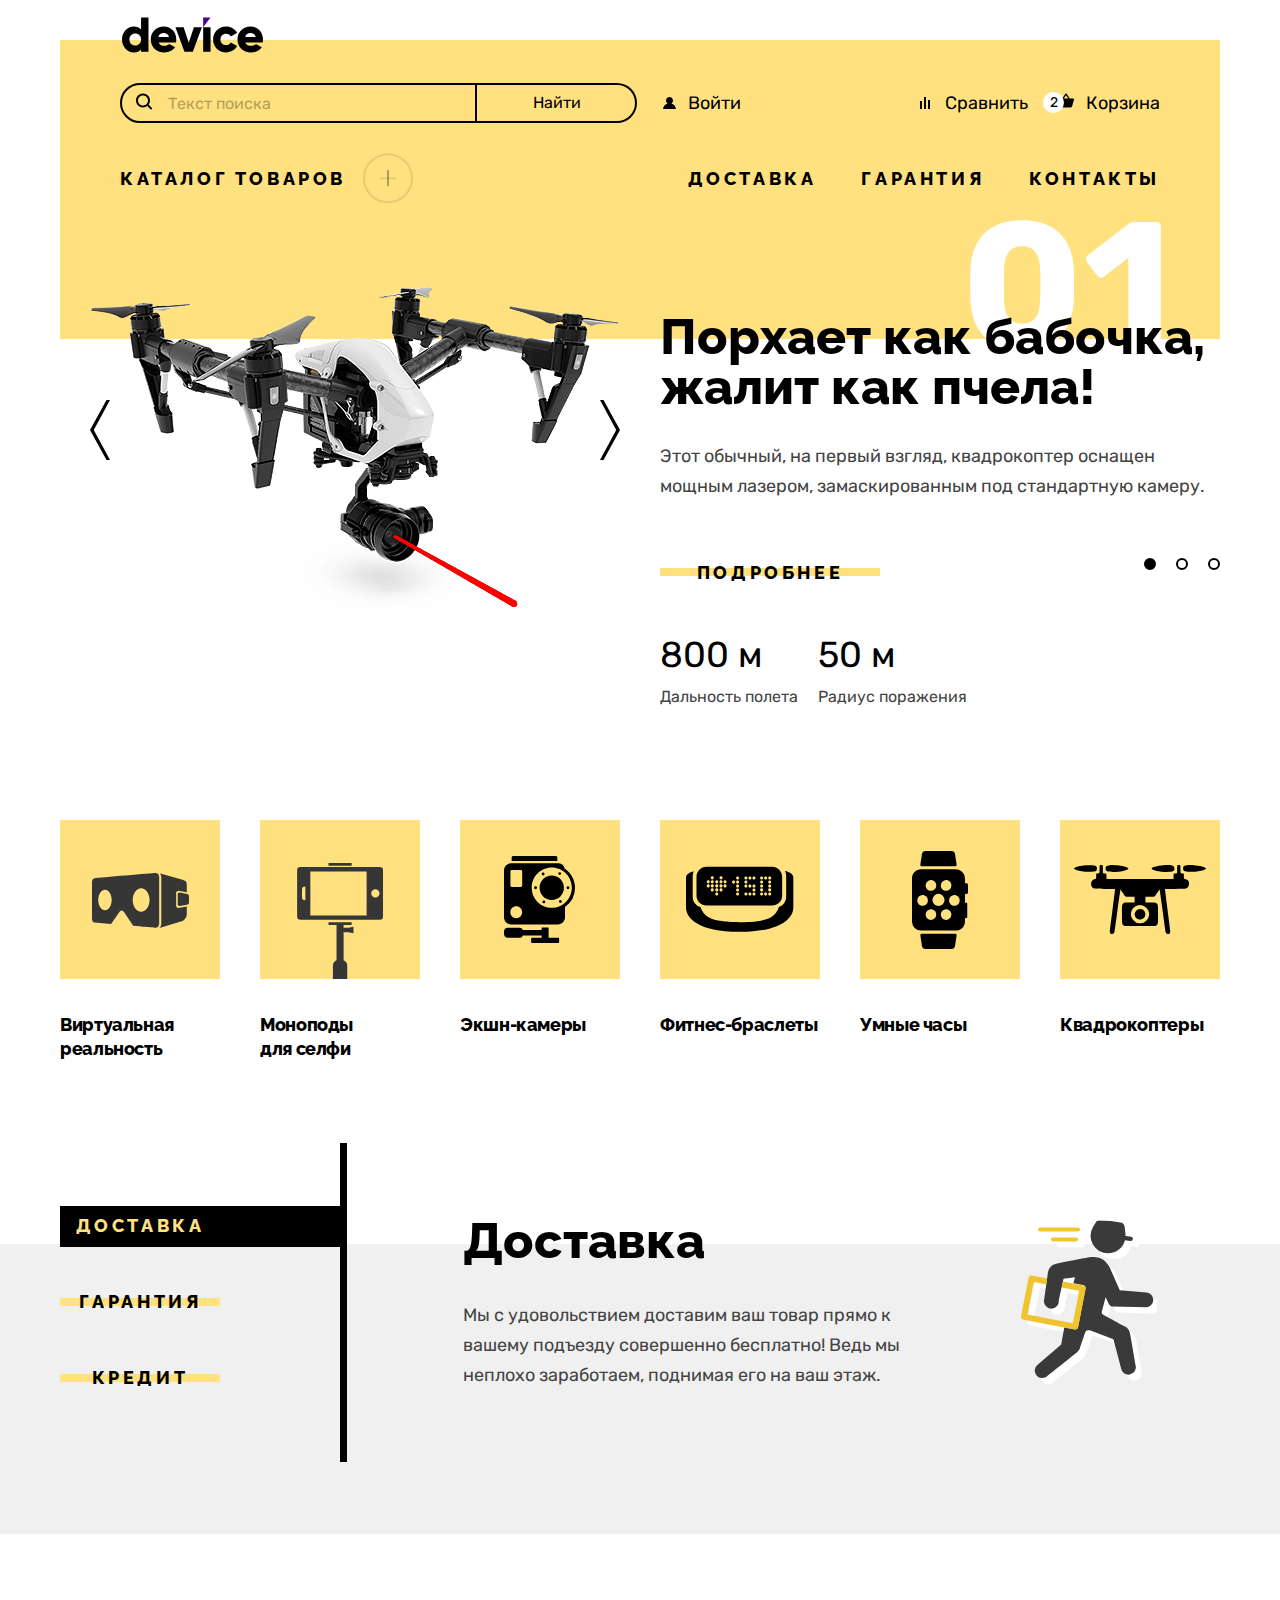
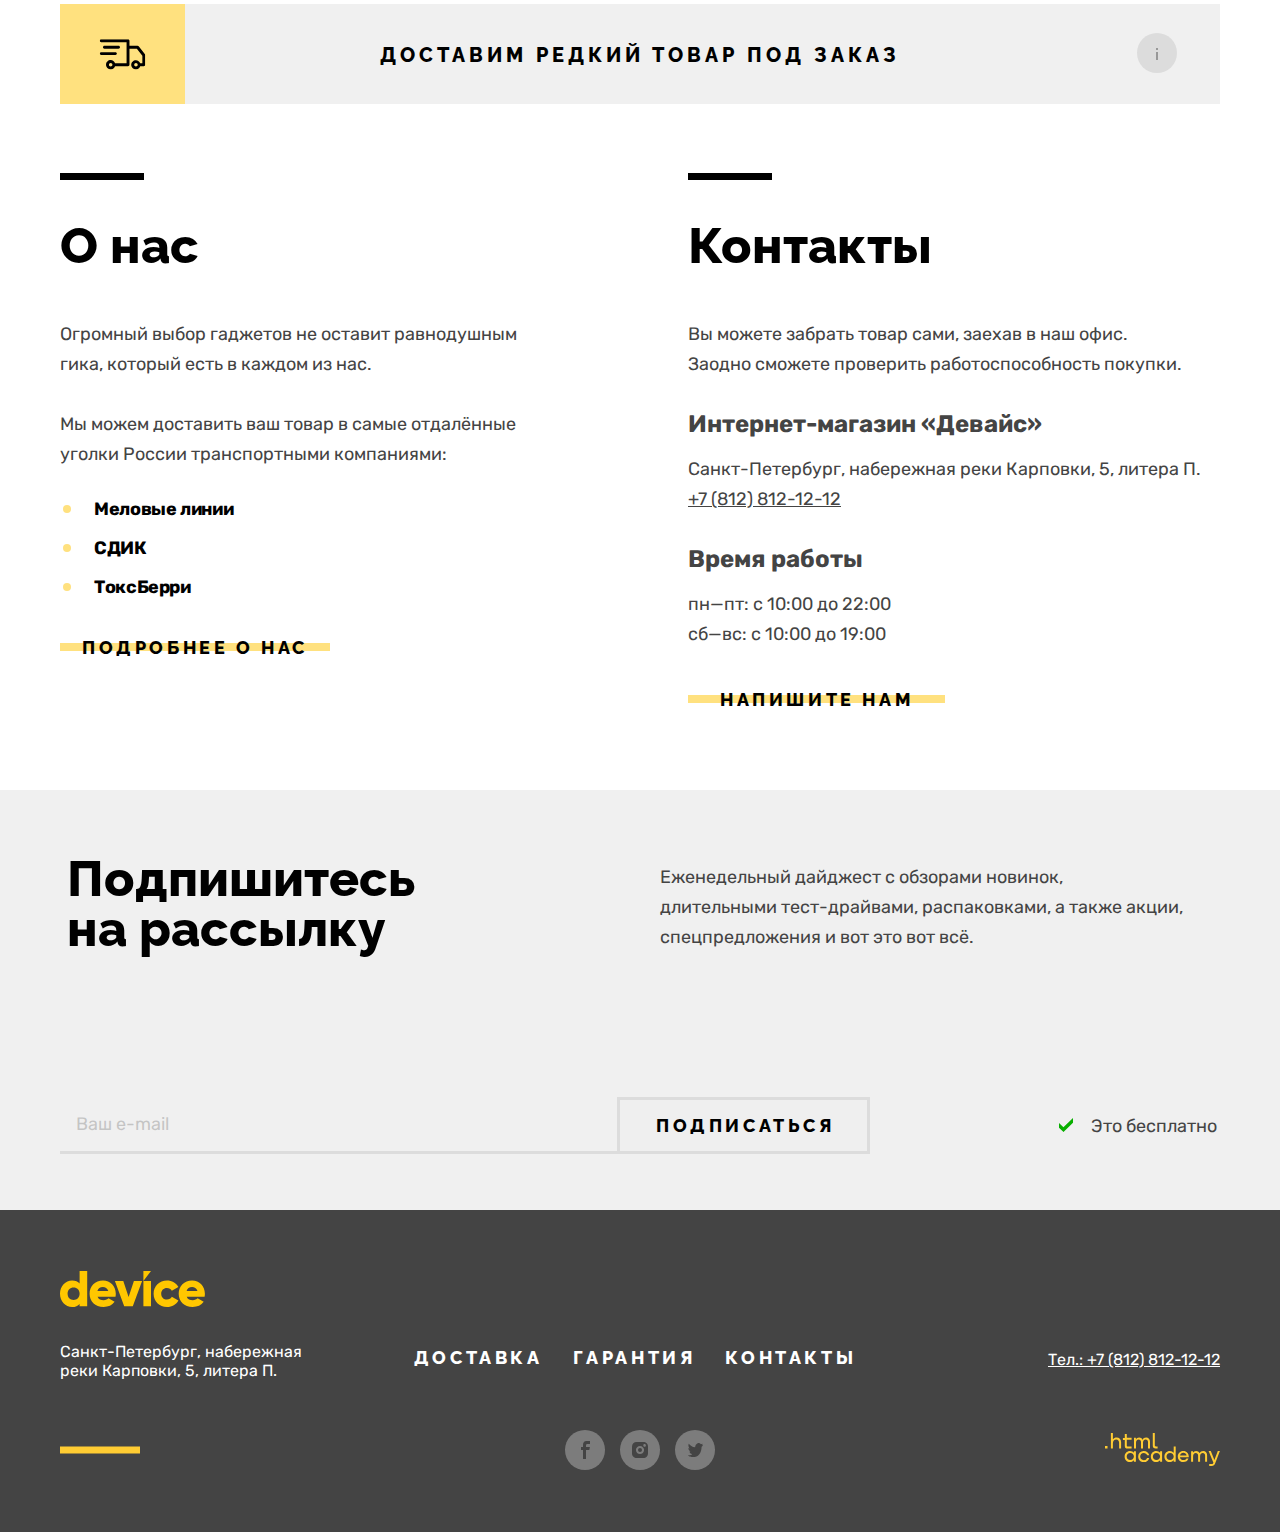
==== commit ab339855: "Исправлены ошибки" ====
--- a/index.html
+++ b/index.html
@@ -37,10 +37,6 @@
               Войти
             </a>
           </li>
-          <!-- Еще один пункт меню появляется после авторизации пользователя -->
-          <!-- <li class="">
-            <a class="header-usermenu-link header-usermenu-link-logout" href="#">Выйти</a>
-          </li> -->
           <li class="header-usermenu-item">
             <a class="header-usermenu-link" href="#">
               <svg class="header-usermenu-icon" aria-hidden="true" focusable="false" width="10" height="13"
@@ -51,7 +47,7 @@
               Сравнить
             </a>
           </li>
-          <li class="header-usermenu-item">
+          <li class="header-usermenu-item header-usermenu-item-cart">
             <a class="header-usermenu-link header-usermenu-link-cart" href="#">
               <span class="header-usermenu-count">2</span>
               <svg class="header-usermenu-cart" aria-hidden="true" focusable="false" width="16" height="15"
@@ -61,6 +57,43 @@
               </svg>
               Корзина
             </a>
+            <div class="popover-cart popover-closed">
+              <div class="popover-cart-content">
+                <ul class="popover-cart-list">
+                  <li class="popover-cart-item">
+                    <a class="popover-cart-preview" href="#">
+                      <img class="popover-cart-image" width="39" height="43" src="images/products/product-1.jpg"
+                        alt="Любительская селфи-палка.">
+                      <span class="popover-cart-name">Любительская селфи-палка</span>
+                    </a>
+                    <button class="popover-cart-remove" type="button">
+                      <span class="visually-hidden">Удалить товар.</span>
+                    </button>
+                  </li>
+                  <li class="popover-cart-item">
+                    <a class="popover-cart-preview" href="#">
+                      <img class="popover-cart-image" width="39" height="43" src="images/products/product-2.jpg"
+                        alt="Профессиональная селфи-палка.">
+                      <span class="popover-cart-name">Профессиональная селфи-палка</span>
+                    </a>
+                    <button class="popover-cart-remove" type="button">
+                      <span class="visually-hidden">Удалить товар.</span>
+                    </button>
+                  </li>
+                </ul>
+                <div class="popover-cart-resume">
+                  <p class="popover-cart-resume-info">
+                    <span>Товаров: </span><span class="popover-cart-count">2</span>
+                  </p>
+                  <p class="popover-cart-resume-info">
+                    <span>Сумма: </span><span class="popover-cart-price">2000 ₽</span>
+                  </p>
+                </div>
+                <div class="popover-cart-inner">
+                  <a class="button popover-cart-button" href="#">Открыть корзину</a>
+                </div>
+              </div>
+            </div>
           </li>
         </ul>
       </div>
@@ -68,24 +101,24 @@
         <ul class="header-navigation-list">
           <li class="header-navigation-item">
             <a class="header-navigation-link header-navigation-catalog" href="catalog.html">Каталог товаров</a>
-            <ul class="header-submenu visually-hidden">
+            <ul class="header-submenu header-submenu-closed">
               <li class="header-submenu-item">
-                <a class="header-submenu-link" href="#">Виртуальная реальность</a>
+                <a class="header-submenu-link" href="catalog.html">Виртуальная реальность</a>
               </li>
               <li class="header-submenu-item">
-                <a class="header-submenu-link" href="#">Моноподы для cелфи</a>
+                <a class="header-submenu-link" href="catalog.html">Фитнес-браслеты</a>
+              </li>
+              <li class="header-submenu-item header-submenu-break">
+                <a class="header-submenu-link" href="catalog.html">Квадрокоптеры</a>
               </li>
               <li class="header-submenu-item">
-                <a class="header-submenu-link" href="#">Экшн-камеры</a>
+                <a class="header-submenu-link" href="catalog.html">Моноподы для cелфи</a>
+              </li>
+              <li class="header-submenu-item header-submenu-break">
+                <a class="header-submenu-link" href="catalog.html">Умные часы</a>
               </li>
               <li class="header-submenu-item">
-                <a class="header-submenu-link" href="#">Фитнес-браслеты</a>
-              </li>
-              <li class="header-submenu-item">
-                <a class="header-submenu-link" href="#">Умные часы</a>
-              </li>
-              <li class="header-submenu-item">
-                <a class="header-submenu-link" href="#">Квадрокоптеры</a>
+                <a class="header-submenu-link" href="catalog.html">Экшн-камеры</a>
               </li>
             </ul>
           </li>
@@ -102,14 +135,13 @@
       </nav>
     </div>
   </header>
-
   <main class="main-page main-container">
     <h1 class="visually-hidden">Интернет-магазин Device.</h1>
     <section class="slider">
       <div class="wrapper slider-wrapper">
         <h2 class="visually-hidden">Лучшие товары.</h2>
         <ol class="slider-gallery">
-          <li class="slider-item">
+          <li class="slider-item slider-item-active">
             <div class="slider-item-inner">
               <img class="slider-item-photo" src="images/slider/copter.png" alt="Квадрокоптер." width="560"
                 height="560">
@@ -223,13 +255,12 @@
         </ul>
       </div>
     </section>
-
     <section class="popular-categories">
       <div class="wrapper popular-categories-container">
         <h2 class="visually-hidden">Популярные категории.</h2>
         <ul class="popular-categories-list">
           <li class="popular-categories-item">
-            <a class="popular-categories-link" href="#">
+            <a class="popular-categories-link" href="catalog.html">
               <svg class="popular-categories-preview" width="160" height="160" fill="#363636"
                 xmlns="http://www.w3.org/2000/svg">
                 <path
@@ -241,7 +272,7 @@
             </a>
           </li>
           <li class="popular-categories-item">
-            <a class="popular-categories-link" href="#">
+            <a class="popular-categories-link" href="catalog.html">
               <svg class="popular-categories-preview" width="160" height="160" fill="#363636"
                 xmlns="http://www.w3.org/2000/svg">
                 <path
@@ -251,7 +282,7 @@
             </a>
           </li>
           <li class="popular-categories-item">
-            <a class="popular-categories-link" href="#">
+            <a class="popular-categories-link" href="catalog.html">
               <svg class="popular-categories-preview" width="160" height="160" fill="363636"
                 xmlns="http://www.w3.org/2000/svg">
                 <path
@@ -263,7 +294,7 @@
             </a>
           </li>
           <li class="popular-categories-item">
-            <a class="popular-categories-link" href="#">
+            <a class="popular-categories-link" href="catalog.html">
               <svg class="popular-categories-preview" width="160" height="160" fill="363636"
                 xmlns="http://www.w3.org/2000/svg">
                 <path
@@ -275,7 +306,7 @@
             </a>
           </li>
           <li class="popular-categories-item">
-            <a class="popular-categories-link" href="#">
+            <a class="popular-categories-link" href="catalog.html">
               <svg class="popular-categories-preview" width="160" height="160" fill="363636"
                 xmlns="http://www.w3.org/2000/svg">
                 <path
@@ -285,7 +316,7 @@
             </a>
           </li>
           <li class="popular-categories-item">
-            <a class="popular-categories-link" href="#">
+            <a class="popular-categories-link" href="catalog.html">
               <svg class="popular-categories-preview" width="160" height="160" fill="363636"
                 xmlns="http://www.w3.org/2000/svg">
                 <path
@@ -299,7 +330,6 @@
         </ul>
       </div>
     </section>
-
     <section class="services">
       <div class="wrapper">
         <h2 class="visually-hidden">Услуги.</h2>
@@ -322,7 +352,7 @@
             </li>
           </ul>
           <ul class="services-list">
-            <li class="services-item services-item-delivery">
+            <li class="services-item services-item-delivery services-item-active">
               <h3 class="services-subtitle">Доставка</h3>
               <p class="services-description">
                 Мы с удовольствием доставим ваш товар прямо
@@ -360,7 +390,6 @@
         </a>
       </div>
     </section>
-
     <div class="wrapper section-wrapper">
       <section class="about">
         <h2 class="about-title">О нас</h2>
@@ -402,7 +431,6 @@
         <a class="button button-decorated contacts-button" href="#">Напишите нам</a>
       </section>
     </div>
-
     <section class="subscribe">
       <div class="wrapper subscribe-container">
         <div class="subscribe-inner">
@@ -415,7 +443,7 @@
         <div class="subscribe-form-wrapper">
           <form class="subscribe-form" action="https://echo.htmlacademy.ru" method="post">
             <input class="subscribe-input" type="email" name="subscribe-email" id="user-subscribe"
-              placeholder="Ваш e-mail" aria-label="Поле подписки на рассылку." required>
+              placeholder="Ваш e-mail" aria-label="Введите email." required>
             <button class="button subscribe-button" type="submit">Подписаться</button>
           </form>
           <span class="subscribe-slogan">Это бесплатно</span>
@@ -423,16 +451,17 @@
       </div>
     </section>
   </main>
-
   <footer class="footer">
     <div class="wrapper footer-wrapper">
       <a class="logo footer-logo">
         <img src="images/logo-yellow.svg" alt="Логотип магазина." width="145" height="36">
       </a>
-      <div class="footer-inner">
-        <address class="footer-address">
-          Санкт-Петербург, набережная реки Карповки, 5, литера П.
-        </address>
+      <div class="footer-info">
+        <div class="footer-info-inner">
+          <address class="footer-address">
+            Санкт-Петербург, набережная реки Карповки, 5, литера П.
+          </address>
+        </div>
         <ul class="footer-navigation">
           <li class="footer-navigation-item">
             <a class="footer-navigation-link" href="#">Доставка</a>
@@ -444,7 +473,9 @@
             <a class="footer-navigation-link" href="#">Контакты</a>
           </li>
         </ul>
-        <a class="footer-phone" href="tel:+78128121212">Тел.: +7 (812) 812-12-12</a>
+        <div class="footer-info-inner">
+          <a class="footer-phone" href="tel:+78128121212">Тел.: +7 (812) 812-12-12</a>
+        </div>
       </div>
       <div class="footer-contact">
         <ul class="footer-social">
@@ -479,16 +510,89 @@
             </a>
           </li>
         </ul>
-        <a class="footer-dev-link" href="https://htmlacademy.ru">
-          <svg class="footer-dev-logo" width="115" height="33" fill="currentColor" xmlns="http://www.w3.org/2000/svg">
-            <path
-              d="M0 12.9v2.6h2.5v-2.6H0ZM11.6 4.5c-1.6 0-2.8.7-3.6 1.7h-.1V0h-2v15.5h2v-5.3c0-2.1 1.3-3.6 3.3-3.6 1.8 0 2.9 1.4 2.9 3.2v5.7h2V9.4c.1-3-1.8-4.9-4.5-4.9ZM26.6 4.8h-4.8V1.1h-2v3.8h-1.9v2h1.9v6c0 1.7 1 2.7 2.7 2.7h4.1v-2h-3.7c-.7 0-1.1-.4-1.1-1.1V6.8h4.8v-2ZM41.1 4.6c-1.6 0-2.9.8-3.5 2.1h-.1c-.6-1.2-1.8-2.1-3.4-2.1-1.4 0-2.5.8-3.1 1.8h-.1V4.8H29v10.6h2V10c0-2 1-3.5 2.6-3.5 1.5 0 2.4 1 2.4 2.6v6.3h2V9.8c0-2.4 1.4-3.3 2.6-3.3 1.5 0 2.4 1 2.4 2.6v6.3h2V8.9c.1-2.5-1.4-4.3-3.9-4.3ZM47.8 12.7c0 1.7 1 2.7 2.8 2.7h2v-2h-1.7c-.7 0-1.1-.4-1.1-1.1V0h-2v12.7ZM28.9 19.7c-.9-1.1-2.2-1.8-3.9-1.8-3.1 0-5.4 2.3-5.4 5.6s2.3 5.6 5.4 5.6c1.8 0 3-.8 3.8-1.9h.1v1.6h2V18.2h-2v1.5Zm-3.6 7.4c-2.2 0-3.6-1.6-3.6-3.6s1.4-3.6 3.6-3.6 3.6 1.6 3.6 3.6c0 1.9-1.4 3.6-3.6 3.6ZM44.2 22c-.5-2.4-2.6-4.1-5.4-4.1a5.4 5.4 0 0 0-5.6 5.6c0 3.1 2.2 5.6 5.6 5.6 2.8 0 4.9-1.8 5.4-4.2h-2.1a3.4 3.4 0 0 1-3.3 2.3c-2.2 0-3.6-1.6-3.6-3.6s1.4-3.6 3.6-3.6c1.6 0 2.8 1 3.3 2.2h2.1V22ZM55.1 19.7c-.9-1.1-2.2-1.8-3.9-1.8-3.1 0-5.4 2.3-5.4 5.6s2.3 5.6 5.4 5.6c1.8 0 3-.8 3.8-1.9h.1v1.6h2V18.2h-2v1.5Zm-3.6 7.4c-2.2 0-3.6-1.6-3.6-3.6s1.4-3.6 3.6-3.6 3.6 1.6 3.6 3.6c0 1.9-1.5 3.6-3.6 3.6ZM68.7 19.8c-.9-1.1-2.2-1.9-3.9-1.9-3.1 0-5.4 2.3-5.4 5.6s2.2 5.6 5.4 5.6c1.7 0 3-.8 3.8-1.8h.1v1.5h2V13.4h-2v6.4Zm-3.6 7.3c-2.2 0-3.6-1.6-3.6-3.6s1.4-3.6 3.6-3.6 3.6 1.6 3.6 3.6c-.1 2-1.5 3.6-3.6 3.6ZM78.3 17.9c-3.3 0-5.5 2.5-5.5 5.6 0 3 2.1 5.6 5.5 5.6 2.5 0 4.5-1.3 5.2-3.6h-2.1c-.5 1-1.6 1.6-3 1.6-1.9 0-3.3-1.3-3.4-2.9h8.8c.2-3.6-2-6.3-5.5-6.3Zm0 1.9c1.7 0 3 1 3.3 2.6h-6.5c.3-1.5 1.5-2.6 3.2-2.6ZM98.2 17.9c-1.6 0-2.9.8-3.6 2h-.1c-.6-1.2-1.8-2-3.4-2-1.4 0-2.5.7-3.1 1.8v-1.5h-1.9v10.6h2v-5.4c0-2 1-3.4 2.6-3.5 1.5 0 2.4 1 2.4 2.6v6.3h2v-5.6c0-2.4 1.4-3.3 2.6-3.3 1.5 0 2.4 1 2.4 2.6v6.3h2v-6.5c.1-2.6-1.4-4.4-3.9-4.4ZM109.4 27l-3.6-8.9h-2.2l4.8 11.6c-.3.9-.7 1.2-1.7 1.2h-2.5v2h2.5c1.8 0 2.8-.8 3.5-2.6l4.7-12.2h-2.1l-3.4 8.9Z" />
-          </svg>
-          <span class="visually-hidden">HTML Academy</span>
-        </a>
+        <div class="footer-contact-inner">
+          <a class="footer-dev-link" href="https://htmlacademy.ru">
+            <svg class="footer-dev-logo" width="115" height="33" fill="currentColor" xmlns="http://www.w3.org/2000/svg">
+              <path
+                d="M0 12.9v2.6h2.5v-2.6H0ZM11.6 4.5c-1.6 0-2.8.7-3.6 1.7h-.1V0h-2v15.5h2v-5.3c0-2.1 1.3-3.6 3.3-3.6 1.8 0 2.9 1.4 2.9 3.2v5.7h2V9.4c.1-3-1.8-4.9-4.5-4.9ZM26.6 4.8h-4.8V1.1h-2v3.8h-1.9v2h1.9v6c0 1.7 1 2.7 2.7 2.7h4.1v-2h-3.7c-.7 0-1.1-.4-1.1-1.1V6.8h4.8v-2ZM41.1 4.6c-1.6 0-2.9.8-3.5 2.1h-.1c-.6-1.2-1.8-2.1-3.4-2.1-1.4 0-2.5.8-3.1 1.8h-.1V4.8H29v10.6h2V10c0-2 1-3.5 2.6-3.5 1.5 0 2.4 1 2.4 2.6v6.3h2V9.8c0-2.4 1.4-3.3 2.6-3.3 1.5 0 2.4 1 2.4 2.6v6.3h2V8.9c.1-2.5-1.4-4.3-3.9-4.3ZM47.8 12.7c0 1.7 1 2.7 2.8 2.7h2v-2h-1.7c-.7 0-1.1-.4-1.1-1.1V0h-2v12.7ZM28.9 19.7c-.9-1.1-2.2-1.8-3.9-1.8-3.1 0-5.4 2.3-5.4 5.6s2.3 5.6 5.4 5.6c1.8 0 3-.8 3.8-1.9h.1v1.6h2V18.2h-2v1.5Zm-3.6 7.4c-2.2 0-3.6-1.6-3.6-3.6s1.4-3.6 3.6-3.6 3.6 1.6 3.6 3.6c0 1.9-1.4 3.6-3.6 3.6ZM44.2 22c-.5-2.4-2.6-4.1-5.4-4.1a5.4 5.4 0 0 0-5.6 5.6c0 3.1 2.2 5.6 5.6 5.6 2.8 0 4.9-1.8 5.4-4.2h-2.1a3.4 3.4 0 0 1-3.3 2.3c-2.2 0-3.6-1.6-3.6-3.6s1.4-3.6 3.6-3.6c1.6 0 2.8 1 3.3 2.2h2.1V22ZM55.1 19.7c-.9-1.1-2.2-1.8-3.9-1.8-3.1 0-5.4 2.3-5.4 5.6s2.3 5.6 5.4 5.6c1.8 0 3-.8 3.8-1.9h.1v1.6h2V18.2h-2v1.5Zm-3.6 7.4c-2.2 0-3.6-1.6-3.6-3.6s1.4-3.6 3.6-3.6 3.6 1.6 3.6 3.6c0 1.9-1.5 3.6-3.6 3.6ZM68.7 19.8c-.9-1.1-2.2-1.9-3.9-1.9-3.1 0-5.4 2.3-5.4 5.6s2.2 5.6 5.4 5.6c1.7 0 3-.8 3.8-1.8h.1v1.5h2V13.4h-2v6.4Zm-3.6 7.3c-2.2 0-3.6-1.6-3.6-3.6s1.4-3.6 3.6-3.6 3.6 1.6 3.6 3.6c-.1 2-1.5 3.6-3.6 3.6ZM78.3 17.9c-3.3 0-5.5 2.5-5.5 5.6 0 3 2.1 5.6 5.5 5.6 2.5 0 4.5-1.3 5.2-3.6h-2.1c-.5 1-1.6 1.6-3 1.6-1.9 0-3.3-1.3-3.4-2.9h8.8c.2-3.6-2-6.3-5.5-6.3Zm0 1.9c1.7 0 3 1 3.3 2.6h-6.5c.3-1.5 1.5-2.6 3.2-2.6ZM98.2 17.9c-1.6 0-2.9.8-3.6 2h-.1c-.6-1.2-1.8-2-3.4-2-1.4 0-2.5.7-3.1 1.8v-1.5h-1.9v10.6h2v-5.4c0-2 1-3.4 2.6-3.5 1.5 0 2.4 1 2.4 2.6v6.3h2v-5.6c0-2.4 1.4-3.3 2.6-3.3 1.5 0 2.4 1 2.4 2.6v6.3h2v-6.5c.1-2.6-1.4-4.4-3.9-4.4ZM109.4 27l-3.6-8.9h-2.2l4.8 11.6c-.3.9-.7 1.2-1.7 1.2h-2.5v2h2.5c1.8 0 2.8-.8 3.5-2.6l4.7-12.2h-2.1l-3.4 8.9Z" />
+            </svg>
+            <span class="visually-hidden">HTML Academy.</span>
+          </a>
+        </div>
+
       </div>
     </div>
   </footer>
+  <!-- Модальное окно доставки -->
+  <div class="modal-container modal-container-closed">
+    <div class="modal modal-delivery">
+      <button class="modal-close-button" type="button">
+        <span class="visually-hidden">Закрыть.</span>
+      </button>
+      <section class="modal-content">
+        <h2 class="modal-title">Доставка под заказ</h2>
+        <form class="delivery-form" action="https://echo.htmlacademy.ru/" method="post">
+          <div class="delivery-form-inner">
+            <p class="delivery-form-group">
+              <label class="delivery-form-label" for="user-name">Ваше имя:</label>
+              <input class="delivery-form-input delivery-form-name" type="text" id="user-name" placeholder="Введите имя"
+                required>
+              <span class="delivery-form-text">Добавьте имя</span>
+            </p>
+            <p class="delivery-form-group">
+              <label class="delivery-form-label" for="user-email">Ваш e-mail:</label>
+              <input class="delivery-form-input delivery-form-email" type="email" id="user-email" name="delivery-email"
+                placeholder="Введите e-mail" required>
+              <span class="delivery-form-text">Забавный у вас адрес</span>
+            </p>
+          </div>
+          <div class="delivery-form-inner">
+            <p class="delivery-form-group delivery-form-description">
+              <label class="delivery-form-label" for="user-message">Что нужно привезти:</label>
+              <input class="delivery-form-input" type="text" id="user-message" name="delivery-description"
+                placeholder="В свободной форме" required>
+            </p>
+            <div class="delivery-form-group delivery-form-buttons">
+              <div class="delivery-form-label-wrapper">
+                <label class="delivery-form-label" for="goods-amount">Количество:</label>
+                <span class="tooltip">
+                  <button class="tooltip-button" aria-labelledby="tooltip-label" type="button">
+                    <svg width="26" height="26" viewBox="0 0 26 26" fill="none">
+                      <circle cx="13" cy="13" r="13" fill="#FFE17F" />
+                      <path d="M14 7H12V9H14V7Z" fill="black" />
+                      <path d="M14 11H12V19H14V11Z" fill="black" />
+                    </svg>
+                  </button>
+                  <span class="tooltip-text" role="tooltip" id="tooltip-label">
+                    Постараемся найти, сколько нужно. Привезём сколько получится по требованиям к провозу багажа.
+                  </span>
+                </span>
+              </div>
+              <div class="delivery-form-amount-wrapper">
+                <button class="delivery-form-amount-button button-minus" type="button">
+                  <span class="visually-hidden">Меньше на единицу товара.</span>
+                  <svg class="delivery-form-icon" width="16" height="2" viewBox="0 0 16 2" fill="currentColor">
+                    <path d="M16 0H0V2H16V0Z" />
+                  </svg>
+                </button>
+                <input class="delivery-form-amount" type="number" id="goods-amount" name="delivery-amount" value="1"
+                  required>
+                <button class="delivery-form-amount-button button-plus" type="button">
+                  <span class="visually-hidden">Больше на единицу товара.</span>
+                  <svg class="delivery-form-icon" width="16" height="16" viewBox="0 0 16 16" fill="currentColor">
+                    <path d="M16 7H9V0H7V7H0V9H7V16H9V9H16V7Z" />
+                  </svg>
+                </button>
+              </div>
+            </div>
+          </div>
+          <button class="button button-decorated delivery-form-submit" type="submit">
+            Отправить
+          </button>
+        </form>
+      </section>
+    </div>
+  </div>
 </body>
 
-</html>+</html>
--- a/styles/styles.css
+++ b/styles/styles.css
@@ -36,18 +36,21 @@
 :root {
   /* цвета */
   --black: #000000;
-  --dark-gray: rgb(68, 68, 68);
+  --black-special: #1a1a1a;
+  --dark-gray: #444444;
   --gray-border: #dcdcdc;
   --gray: #ebebeb;
   --light-gray: #f0f0f0;
-  --yellow: rgb(255, 225, 127);
+  --yellow: #ffe17f;
   --dark-yellow: #ffcc33;
   --white: #ffffff;
   --purple: #af4fff;
+  --red: #ff3d3d;
   /* цветовые схемы */
   --title-color: var(--black);
   --text-color: var(--dark-gray);
   --accent-color: var(--yellow);
+  --error: var(--red);
   /* шрифты */
   --main-font: "Rubik";
   --second-font: "Raleway";
@@ -145,6 +148,7 @@
 
 .header-inner {
   display: flex;
+  justify-content: space-between;
   align-items: center;
   min-height: 40px;
   margin-bottom: 30px;
@@ -183,7 +187,7 @@
 }
 
 .header-search {
-  width: 517px;
+  min-width: 517px;
   display: flex;
 }
 
@@ -209,7 +213,7 @@
 }
 
 .header-search-field::placeholder {
-  color: var(--title-color); 
+  color: var(--title-color);
   opacity: 0.3;
 }
 
@@ -233,7 +237,7 @@
   top: 0;
   left: 0;
   border: 2px solid var(--title-color);
-  border-radius: 50px 0px 0px 50px; 
+  border-radius: 50px 0 0 50px;
   z-index: 0;
 }
 
@@ -242,14 +246,6 @@
   height: 40px;
   position: relative;
 }
-/* 
-.header-search-btn-wrapper:hover {
-  
-}
-
-.header-search-btn-wrapper:active {
-   
-} */
 
 .header-search-btn {
   position: absolute;
@@ -317,9 +313,10 @@
 /* user navigation */
 .header-usermenu {
   display: flex;
+  justify-content: flex-end;
+  align-items: center;
+  flex-wrap: wrap;
   flex-grow: 1;
-  justify-content: space-between;
-  align-items: center;
   margin: 0;
   padding: 0;
   list-style-type: none;
@@ -333,9 +330,13 @@
   margin-right: auto;
 }
 
+.header-usermenu-item-cart {
+  position: relative;
+}
+
 .header-usermenu-link {
   display: block;
-  padding-left: 26px;
+  padding-left: 25px;
   color: inherit;
   text-decoration: none;
   transition-property: opacity;
@@ -371,7 +372,7 @@
   fill: var(--black);
   position: absolute;
   top: 50%;
-  left: -2px;
+  left: 0;
   transform: translateY(-50%);
 }
 
@@ -390,12 +391,163 @@
   height: 21px;
   position: absolute;
   top: 4px;
-  left: 0px;
+  left: 0;
   background-color: var(--white);
   border-radius: 50%;
   font-size: 14px;
   line-height: 17px;
   z-index: 5;
+}
+
+/* класс, скрывающий поповер */
+.popover-closed {
+  display: none;
+}
+
+/* popover-cart */
+.popover-cart {
+  position: absolute;
+  width: 320px;
+  min-height: 90px;
+  top: 36px;
+  right: -76px;
+  color: var(--white);
+  background-color: var(--title-color);
+  z-index: 5;
+}
+
+.popover-cart-content {
+  position: relative;
+}
+
+.popover-cart-content::after {
+  position: absolute;
+  content: '';
+  width: 14px;
+  height: 6px;
+  top: -6px;
+  left: 50%;
+  transform: translateX(-7px);
+  background: url('../images/icons/tooltip-decor.svg') center center no-repeat;
+}
+
+.popover-cart-list {
+  margin: 0;
+  padding: 0;
+  list-style-type: none;
+}
+
+.popover-cart-item {
+  position: relative;
+  padding: 20px;
+  padding-right: 80px;
+  border-bottom: 1px solid rgba(255, 255, 255, 0.1);
+}
+
+.popover-cart-preview {
+  display: flex;
+  align-items: flex-start;
+  color: inherit;
+  text-decoration: none;
+  transition-property: opacity;
+  transition-duration: .4s;
+}
+
+.popover-cart-preview:hover {
+  opacity: 0.6;
+}
+
+.popover-cart-preview:active {
+  opacity: 0.3;
+}
+
+.popover-cart-preview:focus {
+  outline: var(--outline-style);
+  outline-offset: var(--outline-offset);
+}
+
+.popover-cart-image {
+  display: block;
+  width: 39px;
+  height: 43px;
+  margin-right: 23px;
+  object-fit: contain;
+}
+
+.popover-cart-name {
+  display: block;
+  font-size: 16px;
+  line-height: 20px;
+}
+
+.popover-cart-remove {
+  position: absolute;
+  width: 10px;
+  height: 10px;
+  top: 20px;
+  right: 20px;
+  padding: 0;
+  background: url('../images/icons/remove-item.svg') center center no-repeat;
+  background-color: transparent;
+  border: none;
+  cursor: pointer;
+}
+
+.popover-cart-remove:hover {
+  opacity: 0.6;
+}
+
+.popover-cart-remove:active {
+  opacity: 0.3;
+}
+
+.popover-cart-remove:focus {
+  outline: var(--outline-style);
+  outline-offset: var(--outline-offset);
+}
+
+.popover-cart-resume {
+  display: flex;
+  justify-content: space-between;
+  align-items: flex-start;
+  font-size: 16px;
+  line-height: 20px;
+  padding: 0 20px;
+  background-color: var(--black-special);
+}
+
+.popover-cart-resume-info {
+  margin: 11px 0;
+}
+
+.popover-cart-inner {
+  padding: 20px;
+}
+
+.popover-cart-button {
+  display: block;
+  padding: 15px 20px;
+  padding-left: 25px;
+  background-color: var(--white);
+  transition-property: background-color;
+  transition-duration: .5s;
+}
+
+.popover-cart-button:hover {
+  background-color: var(--accent-color);
+}
+
+.popover-cart-button:active {
+  color: rgba(0, 0, 0, 0.3);
+}
+
+.popover-cart-button:focus {
+  outline: var(--outline-style);
+  outline-offset: var(--outline-offset);
+}
+
+.popover-cart-button:disabled {
+  color: rgba(0, 0, 0, 0.3);
 }
 
 /* site navigation */
@@ -443,8 +595,8 @@
 }
 
 .header-navigation-link-current {
-   padding-bottom: 4px;
-   position: relative;
+  padding-bottom: 4px;
+  position: relative;
 }
 
 .header-navigation-link-current::after {
@@ -470,7 +622,7 @@
 
 .header-navigation-link:focus {
   outline: var(--outline-style);
-} 
+}
 
 .header-navigation-link-current.header-navigation-link::after {
   opacity: 1;
@@ -511,7 +663,7 @@
   right: 0;
   background: url('../images/icons/show.svg') center center no-repeat;
   opacity: 0.3;
-} 
+}
 
 .header-navigation-catalog::after {
   position: absolute;
@@ -524,7 +676,7 @@
   transition-property: transform;
   transition-duration: .5s;
   opacity: 0.3;
-} 
+}
 
 .header-navigation-catalog:hover::before,
 .header-navigation-catalog:active::before {
@@ -541,11 +693,92 @@
   opacity: 1;
 }
 
+/* header submenu */
+.header-submenu {
+  position: absolute;
+  top: 170px;
+  left: 0;
+  width: 100%;
+  height: 155px;
+  margin: 0;
+  padding: 0 60px;
+  padding-bottom: 47px;
+  display: flex;
+  flex-wrap: wrap;
+  list-style-type: none;
+  background-color: var(--accent-color);
+  z-index: 6;
+  display: none;
+}
+
+.header-navigation-catalog:hover ~ .header-submenu {
+  display: flex;
+}
+
+.header-submenu-item {
+  width: 220px;
+  height: fit-content;
+  margin-right: 30px;
+}
+
+.header-submenu-item:nth-child(3) {
+  margin-left: -35px;
+}
+
+.header-submenu-item:last-child {
+  width: 100%;
+  margin-right: 0;
+}
+
+.header-submenu-break {
+  width: 50%;
+  margin-right: auto;
+}
+
 .header-submenu-link {
+  display: inline-block;
   font-size: 16px;
   line-height: 18px;
   color: var(--title-color);
   text-decoration: none;
+  transition-property: color;
+  transition-duration: .5s;
+}
+
+.header-submenu-link:hover {
+  color: rgba(0, 0, 0, 0.6);
+}
+
+.header-submenu-link:active {
+  color: rgba(0, 0, 0, 0.3);
+}
+
+.header-submenu-link:focus {
+  outline: var(--outline-style);
+  outline-offset: var(--outline-offset);
+}
+
+.header-submenu-current {
+  padding-bottom: 3px;
+  position: relative;
+}
+
+.header-submenu-current::after {
+  position: absolute;
+  content: '';
+  width: 100%;
+  height: 1px;
+  left: 0;
+  bottom: 0;
+  background-color: var(--title-color);
+}
+
+.header-submenu-current:hover::after {
+  background-color: rgba(0, 0, 0, 0.6);
+}
+
+.header-submenu-current:active::after {
+  background-color: rgba(0, 0, 0, 0.3);
 }
 
 /* main */
@@ -565,9 +798,14 @@
 }
 
 .slider-item {
+  display: none;
   list-style-type: none;
   counter-increment: slider-counter;
   position: relative;
+}
+
+.slider-item-active {
+  display: block;
 }
 
 .slider-item::before {
@@ -585,10 +823,6 @@
   text-align: right;
 }
 
-.slider-item:not(:nth-child(1)) {
-  display: none;
-}
-
 .slider-item-inner {
   display: flex;
   justify-content: space-between;
@@ -608,16 +842,16 @@
 }
 
 .slider-item-title {
-  position: absolute;
   margin: 0;
+  margin-bottom: 29px;
   font-family: var(--second-font), sans-serif;
   font-size: 50px;
   line-height: 50px;
   color: var(--title-color);
+  position: relative;
 }
 
 .slider-item-text {
-  padding-top: 110px;
   margin-bottom: 51px;
 }
 
@@ -635,7 +869,7 @@
  .slider-item-col {
   margin-right: 20px;
   margin-bottom: 38px;
-} 
+}
 
 .slider-item-amount {
   margin-bottom: 12px;
@@ -863,7 +1097,7 @@
 
 .services-navigation-link:focus {
   outline: var(--outline-style);
-   outline-offset: var(--outline-offset);
+  outline-offset: var(--outline-offset);
 }
 
 .services-navigation-link-active {
@@ -872,7 +1106,7 @@
 
 .services-navigation-link-active .services-navigation-text {
   background: none;
-   color: var(--accent-color);
+  color: var(--accent-color);
 }
 
 .services-navigation-text {
@@ -898,12 +1132,17 @@
 }
 
 .services-item {
+  display: none;
   width: 810px;
   padding: 72.5px 0;
   padding-left: 116px;
   padding-right: 242px;
 }
 
+.services-item-active {
+  display: block;
+}
+
 .services-item-delivery {
   background: url('../images/service-icons/delivery.svg') right center no-repeat;
 }
@@ -914,11 +1153,6 @@
 
 .services-item-credit {
   background: url('../images/service-icons/credit.svg') right center no-repeat;
-}
-
-/* временно скрыты */
-.services-item:not(:nth-child(1)) {
-  display: none;
 }
 
 .services-subtitle {
@@ -944,7 +1178,6 @@
   color: var(--title-color);
   background-color: var(--light-gray);
   text-decoration: none;
-  transition: all 400ms;
   position: relative;
 }
 
@@ -958,9 +1191,9 @@
   background: url('../images/icons/car.svg') center center no-repeat;
   background-size: 47px 31px;
   background-color: var(--accent-color);
-  transition-property: opacity background-color;
+  transition-property: opacity, background-color;
   transition-duration: .5s;
-} 
+}
 
 .services-offer:hover.services-offer::before {
   background-color: var(--dark-yellow);
@@ -1019,7 +1252,7 @@
 .about-title {
   margin-top: 0;
   margin-bottom: 48px;
-  padding-top: 47px; 
+  padding-top: 47px;
   font-family: var(--second-font), sans-serif;
   font-size: 50px;
   line-height: 50px;
@@ -1172,6 +1405,7 @@
   display: flex;
   align-items: center;
   margin-top: auto;
+  padding-top: 50px;
 }
 
 .subscribe-form {
@@ -1182,6 +1416,10 @@
 .subscribe-input {
   flex-grow: 1;
   padding: 11px 16px;
+  font: inherit;
+  font-size: 18px;
+  line-height: 30px;
+  color: var(--text-color);
   border: none;
   border-bottom: 3px solid var(--gray-border);
   background-color: transparent;
@@ -1190,33 +1428,46 @@
 .subscribe-input::placeholder {
   font-size: 18px;
   line-height: 30px;
-  color: var(--text-color);
+  color: rgba(68, 68, 68, 0.5);
   opacity: 0.5;
 }
 
+.subscribe-input:focus {
+  background-color: var(--gray-border);
+  outline: var(--outline-style);
+  outline-offset: var(--outline-offset);
+}
+
 .subscribe-input:disabled {
   opacity: 0.3;
+}
+
+/* класс добавляется, когда поле заполнено неверно */
+.subscribe-input-invalid {
+  border-bottom: 3px solid var(--error);
 }
 
 .subscribe-button {
   width: 253px;
   padding: 15px 36px;
   border: 3px solid var(--gray-border);
-  transition-property: opacity;
-  transition-duration: .5s;
+  transition-property: color;
+  transition-duration: .4s;
   cursor: pointer;
 }
 
 .subscribe-button:hover {
   border-color: var(--title-color);
+  background-color: var(--title-color);
+  color: var(--white);
 }
 
 .subscribe-button:active {
   border-color: var(--title-color);
-  opacity: 0.3;
-}
-
-.subscribe-input:focus,
+  background-color: var(--title-color);
+  color: rgba(255, 255, 255, 0.3);
+}
+
 .subscribe-button:focus {
   outline: var(--outline-style);
   outline-offset: var(--outline-offset);
@@ -1246,7 +1497,7 @@
   background: url('../images/icons/mark.svg') center center no-repeat;
 }
 
-/* catalog */
+/* страница каталога */
 /* main */
 .main-inner {
   font-size: 16px;
@@ -1325,12 +1576,155 @@
   outline: var(--outline-style);
 }
 
+/* range-slider */
+.range {
+  padding-top: 8px;
+}
+
+.range-scale {
+  width: 200px;
+  height: 2px;
+  background-color: var(--gray-border);
+  position: relative;
+}
+
+.range-bar {
+  position: absolute;
+  height: 2px;
+  background-color: var(--title-color);
+}
+
+.range-toggle {
+  position: absolute;
+  width: 18px;
+  height: 18px;
+  border: none;
+  background-color: transparent;
+  cursor: pointer;
+}
+
+.range-toggle-decorator {
+  position: absolute;
+  width: 18px;
+  height: 18px;
+  top: 0;
+  left: 0;
+  background-color: var(--gray);
+  border: 2px solid var(--title-color);
+  border-radius: 50%;
+}
+
+.range-toggle:hover .range-toggle-decorator {
+  border-color:rgba(0, 0, 0, 0.5);
+}
+
+.range-toggle:active .range-toggle-decorator {
+  border-color: var(--title-color);
+  background-color: var(--title-color);
+}
+
+.range-toggle:focus {
+  outline: var(--outline-style);
+  outline-offset: var(--outline-offset);
+}
+
+.range-toggle-min {
+  top: -8px;
+  left: -8px;
+}
+
+.range-toggle-max {
+  top: -8px;
+}
+
+.range-wrapper {
+  height: 18px;
+  padding-top: 7px;
+  position: relative;
+}
+
+.range-count {
+  position: absolute;
+  min-width: 30px;
+  height: 18px;
+  top: 15px;
+  left: -11px;
+  margin-right: 10px;
+  font-size: 15px;
+  line-height: 18px;
+  color:rgba(0, 0, 0, 0.3);
+}
+
+.range-count-active {
+  top: 11px;
+}
+
+.range-label {
+  position: absolute;
+  width: 50px;
+  height: 18px;
+  top: 0;
+  left: 0;
+}
+
+.range-input {
+  position: relative;
+  width: 30px;
+  padding-left: 18px;
+  font: inherit;
+  font-size: 15px;
+  line-height: 18px;
+  text-align: right;
+  color:rgba(0, 0, 0, 0.3);
+  appearance: textfield;
+  border: none;
+  background-color: transparent;
+}
+
+.range-input-end {
+  width: 60px;
+}
+
+.range-input::-webkit-outer-spin-button,
+.range-input::-webkit-inner-spin-button {
+  appearance: none;
+  margin: 0;
+}
+
+.range-input:focus {
+  outline: var(--outline-style);
+}
+
 /* filter */
 .products-filter {
   width: 320px;
   padding: 25px 60px;
+  padding-right: 40px;
   font-size: 16px;
   line-height: 19px;
+}
+
+.products-filter-group {
+  width: 200px;
+  margin: 0;
+  margin-bottom: 35px;
+  padding: 0;
+  border: none;
+  position: relative;
+}
+
+.products-filter-group::after {
+  position: absolute;
+  content: '';
+  width: 100%;
+  height: 2px;
+  top: -53px;
+  left: 0;
+  background-color: var(--title-color);
+}
+
+.products-filter-range {
+  margin-bottom: 50px;
 }
 
 .products-filter-subtitle {
@@ -1342,19 +1736,131 @@
 }
 
 .products-filter-legend {
+  padding-top: 13px;
+  margin-bottom: 20px;
   font-weight: 700;
   font-size: 18px;
   line-height: 20px;
-  letter-spacing: -0.36px; 
+  letter-spacing: -0.36px;
+}
+
+.products-filter-list {
+  margin: 0;
+  padding: 0;
+  list-style-type: none;
+}
+
+.products-filter-item {
+  margin-bottom: 18px;
+}
+
+.products-filter-item:last-child {
+  margin-bottom: 0;
+}
+
+.products-filter-item-radio {
+  margin-bottom: 20px;
 }
 
 .products-filter-button {
+  margin-top: 2px;
   width: 100%;
-  margin-top: 35px;
 }
 
 .products-filter-button:disabled {
   opacity: 0.3;
+}
+
+/* controls */
+.control {
+  display: block;
+  position: relative;
+  padding-left: 36px;
+}
+
+.control-label {
+  color: var(--text-color);
+  cursor: pointer;
+}
+
+.control-mark {
+  position: absolute;
+  width: 20px;
+  height: 20px;
+  top: 0;
+  left: 0;
+  border: 2px solid var(--gray-border);
+  border-radius: 3px;
+}
+
+.control:hover .control-mark {
+  border-color: rgba(220, 220, 220, 0.7);
+}
+
+.control:hover .control-label {
+  color: rgba(68, 68, 68, 0.6);
+}
+
+.control:active .control-mark {
+  border-color: rgba(220, 220, 220, 0.5);
+}
+
+.control:active .control-label {
+  color: rgba(68, 68, 68, 0.3);
+}
+
+.control-input:focus + .control-mark::after {
+  position: absolute;
+  content: '';
+  width: 24px;
+  height: 24px;
+  top: -4px;
+  left: -4px;
+  border: 1px solid var(--purple);
+}
+
+.control-input:disabled + .control-mark {
+  border-color: rgba(220, 220, 220, 0.3);
+}
+
+.control-input:disabled + .control-mark + .control-label {
+  color: rgba(0, 0, 0, 0.1);
+  cursor: auto;
+}
+
+.control-input[type="checkbox"]:checked + .control-mark {
+  border-color: var(--title-color);
+}
+
+.control-input[type="checkbox"]:checked + .control-mark::before {
+  position: absolute;
+  content: '';
+  width: 10px;
+  height: 10px;
+  top: 3px;
+  left: 3px;
+  background: url('../images/icons/checked-black.svg') center center no-repeat;
+}
+
+.control-input[type="radio"] + .control-mark {
+  width: 20px;
+  height: 20px;
+  border-radius: 50%;
+}
+
+.control-input[type="radio"]:checked + .control-mark {
+  border-color: var(--title-color);
+}
+
+.control-input[type="radio"]:checked + .control-mark::before {
+  position: absolute;
+  content: '';
+  width: 8px;
+  height: 8px;
+  top: 4px;
+  left: 4px;
+  background-color: var(--title-color);
+  border-radius: 50%;
 }
 
 .main-inner-content {
@@ -1369,7 +1875,6 @@
 .sorting-container {
   padding: 20px 40px;
   display: flex;
-  justify-content: space-between;
   align-items: center;
 }
 
@@ -1380,10 +1885,19 @@
   text-transform: uppercase;
 }
 
+.sorting-subtitle-wrapper {
+  flex-grow: 1;
+}
+
+.sorting-order-wrapper {
+  flex-grow: 1;
+  text-align: center;
+  margin-right: 15px;
+}
+
 .sorting-order {
   width: 159px;
   height: 30px;
-  margin-left: -11px;
   font-size: 18px;
   line-height: 30px;
   border: none;
@@ -1406,14 +1920,15 @@
   outline-offset: var(--outline-offset);
 }
 
-
 .sorting-order:disabled {
   opacity: 0.1;
   cursor: auto;
 }
 
-.sorting-inner {
+.sorting-buttons-wrapper {
   height: 30px;
+  flex-grow: 1;
+  text-align: right;
 }
 
 .sorting-price {
@@ -1422,6 +1937,7 @@
   margin: 0;
   padding: 0;
   border: none;
+  background-color: transparent;
   cursor: pointer;
 }
 
@@ -1519,13 +2035,12 @@
 }
 
 .goods-list-overlay:hover {
-   background:  linear-gradient( var(--accent-color) 0, var(--accent-color) 100%);
+  background:  linear-gradient( var(--accent-color) 0, var(--accent-color) 100%);
 }
 
 .goods-list-overlay:active {
-   background:  linear-gradient( var(--dark-yellow) 0, var(--dark-yellow) 100%);
-}
-
+  background:  linear-gradient( var(--dark-yellow) 0, var(--dark-yellow) 100%);
+}
 
 .goods-list-new {
   position: relative;
@@ -1550,7 +2065,7 @@
 
 .goods-list-info {
   display: flex;
-  justify-content: space-between; 
+  justify-content: space-between;
 }
 
 .goods-list-name {
@@ -1645,8 +2160,12 @@
   letter-spacing: 3.6px;
   text-transform: uppercase;
   cursor: pointer;
-  transition-property: background-color color;
+  transition-property: background-color, color;
   transition-duration: .5s;
+}
+
+.goods-pagination-button-next {
+  padding: 25px 20px;
 }
 
 .goods-pagination-button:hover {
@@ -1666,7 +2185,9 @@
 .goods-pagination-list {
   margin: 0;
   padding: 0;
-  display: flex;
+  padding-right: 10px;
+  display: flex;
+  flex-wrap: wrap;
   list-style-type: none;
 }
 
@@ -1680,7 +2201,6 @@
   line-height: 20px;
   color: rgba(68, 68, 68, 0.3);
   text-decoration: none;
-  text-align: center;
   transition-property: color;
   transition-duration: .5s;
 }
@@ -1695,6 +2215,319 @@
 
 .goods-pagination-link:focus {
   outline: var(--outline-style);
+}
+
+/* modal */
+.modal-container  {
+  position: fixed;
+  width: 100%;
+  height: 100%;
+  display: flex;
+  top: 0;
+  left: 0;
+  background-color: rgba(240, 240, 240, 0.9);
+  z-index: 10;
+}
+
+.modal-container-closed {
+  display: none;
+}
+
+.modal {
+  width: 920px;
+  height: 568px;
+  position: relative;
+  margin: auto;
+  padding: 62px 70px;
+  background-color: var(--white);
+  border: 10px solid var(--title-color);
+}
+
+.modal-close-button {
+  position: absolute;
+  width: 26px;
+  height: 26px;
+  top: 74px;
+  right: 70px;
+  padding: 0;
+  background: url('../images/icons/close.svg') center center no-repeat;
+  background-color: transparent;
+  border: none;
+  transition-property: opacity;
+  transition-duration: .4s;
+  cursor: pointer;
+}
+
+.modal-close-button:hover {
+  opacity: 0.6;
+}
+
+.modal-close-button:active {
+  opacity: 0.3;
+}
+
+.modal-close-button:focus {
+  outline: var(--outline-style);
+  outline-offset: var(--outline-offset);
+}
+
+.modal-title {
+  margin-top: 0;
+  margin-bottom: 42px;
+  font-family: var(--second-font), sans-serif;
+  font-weight: 800;
+  font-size: 50px;
+  line-height: 50px;
+  color: var(--title-color);
+}
+
+.delivery-form-inner {
+  display: flex;
+  justify-content: space-between;
+  align-items: center;
+  margin-bottom: 42px;
+}
+
+.delivery-form-group {
+  width: 360px;
+  margin: 0;
+}
+
+.delivery-form-description {
+  flex-grow: 1;
+}
+
+.delivery-form-label {
+  display: block;
+  position: relative;
+  margin-bottom: 14px;
+  font-weight: 700;
+  font-size: 18px;
+  line-height: 20px;
+  letter-spacing: -0.36px;
+  color: var(--title-color);
+  word-wrap: break-word;
+}
+
+.delivery-form-text {
+  display: block;
+  font-size: 14px;
+  line-height: 20px;
+  color: var(--title-color);
+}
+
+.delivery-form-name {
+  background: url('../images/icons/user-light.svg') 324px center no-repeat;
+}
+
+.delivery-form-email {
+  background: url('../images/icons/mail.svg') 323px center no-repeat;
+}
+
+.delivery-form-input {
+  display: block;
+  width: 100%;
+  height: 60px;
+  padding: 20px;
+  padding-right: 50px;
+  font: inherit;
+  line-height: 20px;
+  color: var(--title-color);
+  background-color: var(--light-gray);
+  border: 2px solid var(--light-gray);
+}
+
+.delivery-form-input:hover {
+  background-color: var(--gray-border);
+  border-color: var(--gray-border);
+}
+
+.delivery-form-input:focus {
+  outline: var(--outline-style);
+  outline-offset: var(--outline-offset);
+}
+
+.delivery-form-input:disabled {
+  background-color: var(--light-gray);
+  opacity: 0.3;
+}
+
+/* Класс, который добавляется, когда поле заполнено неверно */
+.delivery-form-input-invalid {
+  background-color: var(--light-gray);
+  border: 2px solid var(--error);
+}
+
+.delivery-form-input-invalid+.delivery-form-text {
+  color: var(--error);
+}
+
+.delivery-form-input::placeholder {
+  font-size: 16px;
+  line-height: 20px;
+  color: rgba(0, 0, 0, 0.3);
+}
+
+.delivery-form-label-wrapper {
+  display: flex;
+  align-items: flex-start;
+}
+
+.tooltip {
+  display: block;
+  width: 26px;
+  height: 26px;
+  margin-top: -3px;
+  margin-left: 9px;
+  position: relative;
+}
+
+.tooltip::after {
+  position: absolute;
+  content: '';
+  width: 14px;
+  height: 6px;
+  top: 30px;
+  left: 6px;
+  background: url('../images/icons/tooltip-decor.svg') center center no-repeat;
+  display: none;
+}
+
+.tooltip:hover::after,
+.tooltip:hover .tooltip-text {
+  display: block;
+}
+
+.tooltip-button {
+  width: 100%;
+  height: 100%;
+  margin-left: 0;
+  padding: 0;
+  border: none;
+  background-color: transparent;
+  cursor: pointer;
+}
+
+.tooltip-button:hover,
+.tooltip-button:focus {
+  outline: var(--outline-style);
+  outline-offset: var(--outline-offset);
+}
+
+.tooltip-text {
+  position: absolute;
+  width: 200px;
+  top: 36px;
+  right: -34px;
+  padding: 19px;
+  padding-right: 17px;
+  font-size: 14px;
+  line-height: 20px;
+  color: var(--white);
+  background-color: var(--title-color);
+  z-index: 5;
+  display: none;
+}
+
+.delivery-form-buttons {
+  width: 180px;
+  margin-left: 40px;
+  margin-right: 0;
+}
+
+.delivery-form-amount-wrapper {
+  width: 180px;
+  position: relative;
+}
+
+.delivery-form-amount {
+  width: 180px;
+  height: 60px;
+  padding: 20px 70px;
+  text-align: center;
+  font: inherit;
+  line-height: 20px;
+  color: var(--title-color);
+  background-color: var(--light-gray);
+  border: 2px solid var(--light-gray);
+}
+
+.delivery-form-amount:focus {
+  outline: var(--outline-style);
+  outline-offset: var(--outline-offset);
+}
+
+.delivery-form-amount:invalid {
+  border: 2px solid var(--error);
+}
+
+.delivery-form-amount::-webkit-outer-spin-button,
+.delivery-form-amount::-webkit-inner-spin-button {
+  appearance: none;
+  margin: 0;
+}
+
+.delivery-form-amount-button {
+  position: absolute;
+  width: 56px;
+  height: 56px;
+  display: flex;
+  border: none;
+  background-color: var(--light-gray);
+  cursor: pointer;
+}
+
+.delivery-form-amount-button:hover {
+  background-color: var(--gray);
+  outline: 2px solid var(--gray);
+}
+
+.delivery-form-amount-button:hover .delivery-form-icon  {
+  fill: rgba(0, 0, 0, 0.6);
+}
+
+.delivery-form-amount-button:active {
+  background-color: var(--light-gray);
+  outline: 2px solid var(--gray);
+}
+
+.delivery-form-amount-button:active .delivery-form-icon {
+  fill: rgba(0, 0, 0, 0.3);
+}
+
+.delivery-form-amount-button:focus {
+  outline: var(--outline-style);
+  outline-offset: var(--outline-offset);
+}
+
+.delivery-form-amount-button:disabled {
+  background-color: var(--light-gray);
+  opacity: 0.3;
+  cursor: auto;
+}
+
+.delivery-form-amount-button:disabled .delivery-form-icon {
+  fill: rgba(0, 0, 0, 0.3);
+}
+
+.button-minus {
+  top: 2px;
+  left: 2px;
+}
+
+.button-plus {
+  top: 2px;
+  right: 2px;
+}
+
+.delivery-form-icon {
+  margin: auto;
+  fill: var(--title-color);
+}
+
+.delivery-form-submit {
+  width: 200px;
+  padding-left: 8px;
 }
 
 /* footer */
@@ -1714,27 +2547,20 @@
   width: 145px;
   height: 36px;
   margin-bottom: 35px;
-  position: relative;
-}
-
-.footer-logo::after {
-  position: absolute;
-  content: '';
-  width: 80px;
-  height: 7px;
-  left: 0;
-  top: 176px;
-  background-color: var(--dark-yellow);
-}
-
-.footer-inner {
+}
+
+.footer-info {
   display: flex;
   justify-content: space-between;
   align-items: flex-start;
 }
 
+.footer-info-inner {
+  width: 250px;
+}
+
 .footer-address {
-  width: 239px;
+  width: 250px;
   font-size: 16px;
   line-height: 19px;
   font-style: normal;
@@ -1742,10 +2568,8 @@
 }
 
 .footer-navigation {
-  width: 444px;
+  flex-grow: 1;
   margin: 0;
-  margin-left: 110px;
-  margin-right: auto;
   padding: 0;
   display: flex;
   flex-wrap: wrap;
@@ -1755,12 +2579,9 @@
 }
 
 .footer-navigation-item {
-  margin-right: 30px;
-} 
-
-.footer-navigation-item:last-child {
-  margin-right: 0;
-} 
+  margin-left: 10px;
+  margin-right: 20px;
+}
 
 .footer-navigation-link {
   display: block;
@@ -1773,7 +2594,7 @@
   text-transform: uppercase;
   text-decoration: none;
   color: var(--white);
-  transition-property: color border;
+  transition-property: color, border;
   transition-duration: .5s;
   position: relative;
 }
@@ -1790,20 +2611,60 @@
 
 .footer-navigation-link:focus {
   outline: var(--outline-style);
-   outline-offset: var(--outline-offset);
+  outline-offset: var(--outline-offset);
+}
+
+.footer-phone {
+  display: block;
+  padding-top: 8px;
+  font-size: 16px;
+  line-height: 20px;
+  text-align: right;
+  color: var(--white);
+  transition-property: color, opacity;
+  transition-duration: .5s;
+}
+
+.footer-phone:hover {
+  color: var(--dark-yellow);
+}
+
+.footer-phone:active {
+  color: var(--dark-yellow);
+  opacity: 0.3;
+}
+
+.footer-phone:focus {
+  outline: var(--outline-style);
 }
 
 .footer-contact {
   display: flex;
-  justify-content: flex-end;
   align-items: center;
   margin-top: 50px;
+  position: relative;
+}
+
+.footer-contact::after {
+  position: absolute;
+  content: '';
+  width: 80px;
+  height: 7px;
+  left: 0;
+  top: 50%;
+  transform: translateY(-50%);
+  background-color: var(--dark-yellow);
 }
 
 .footer-social {
+  width: 400px;
   margin: 0;
-  padding: 0;
-  display: flex;
+  margin-left: 115px;
+  padding: 0 20px;
+  padding-right: 12px;
+  display: flex;
+  flex-wrap: wrap;
+  flex-grow: 1;
   justify-content: center;
   align-items: center;
   list-style-type: none;
@@ -1841,7 +2702,7 @@
   background-color: var(--dark-yellow);
 }
 
-.footer-social-link:active .footer-social-icon{
+.footer-social-link:active .footer-social-icon {
   opacity: 0.3;
 }
 
@@ -1849,38 +2710,15 @@
   outline: var(--outline-style);
 }
 
-.footer-phone {
-  display: block;
-  padding-top: 8px;
-  padding-bottom: 2px;
-  padding-right: 3px;
-  font-size: 16px;
-  line-height: 20px;
-  color: var(--white);
-  transition-property: color opacity;
-  transition-duration: .5s;
-}
-
-.footer-phone:hover {
-  color: var(--dark-yellow);
-}
-
-.footer-phone:active {
-  color: var(--dark-yellow);
-  opacity: 0.3;
-}
-
-.footer-phone:focus {
-  outline: var(--outline-style);
+.footer-contact-inner {
+  width: 123px;
+  padding-left: 8px;
 }
 
 .footer-dev-link {
   display: block;
-  width: 115px;
-  height: 33px;
-  margin-left: 390px;
-  padding-right: 8px;
-} 
+  height: 35px;
+}
 
 .footer-dev-logo {
   fill: var(--dark-yellow);
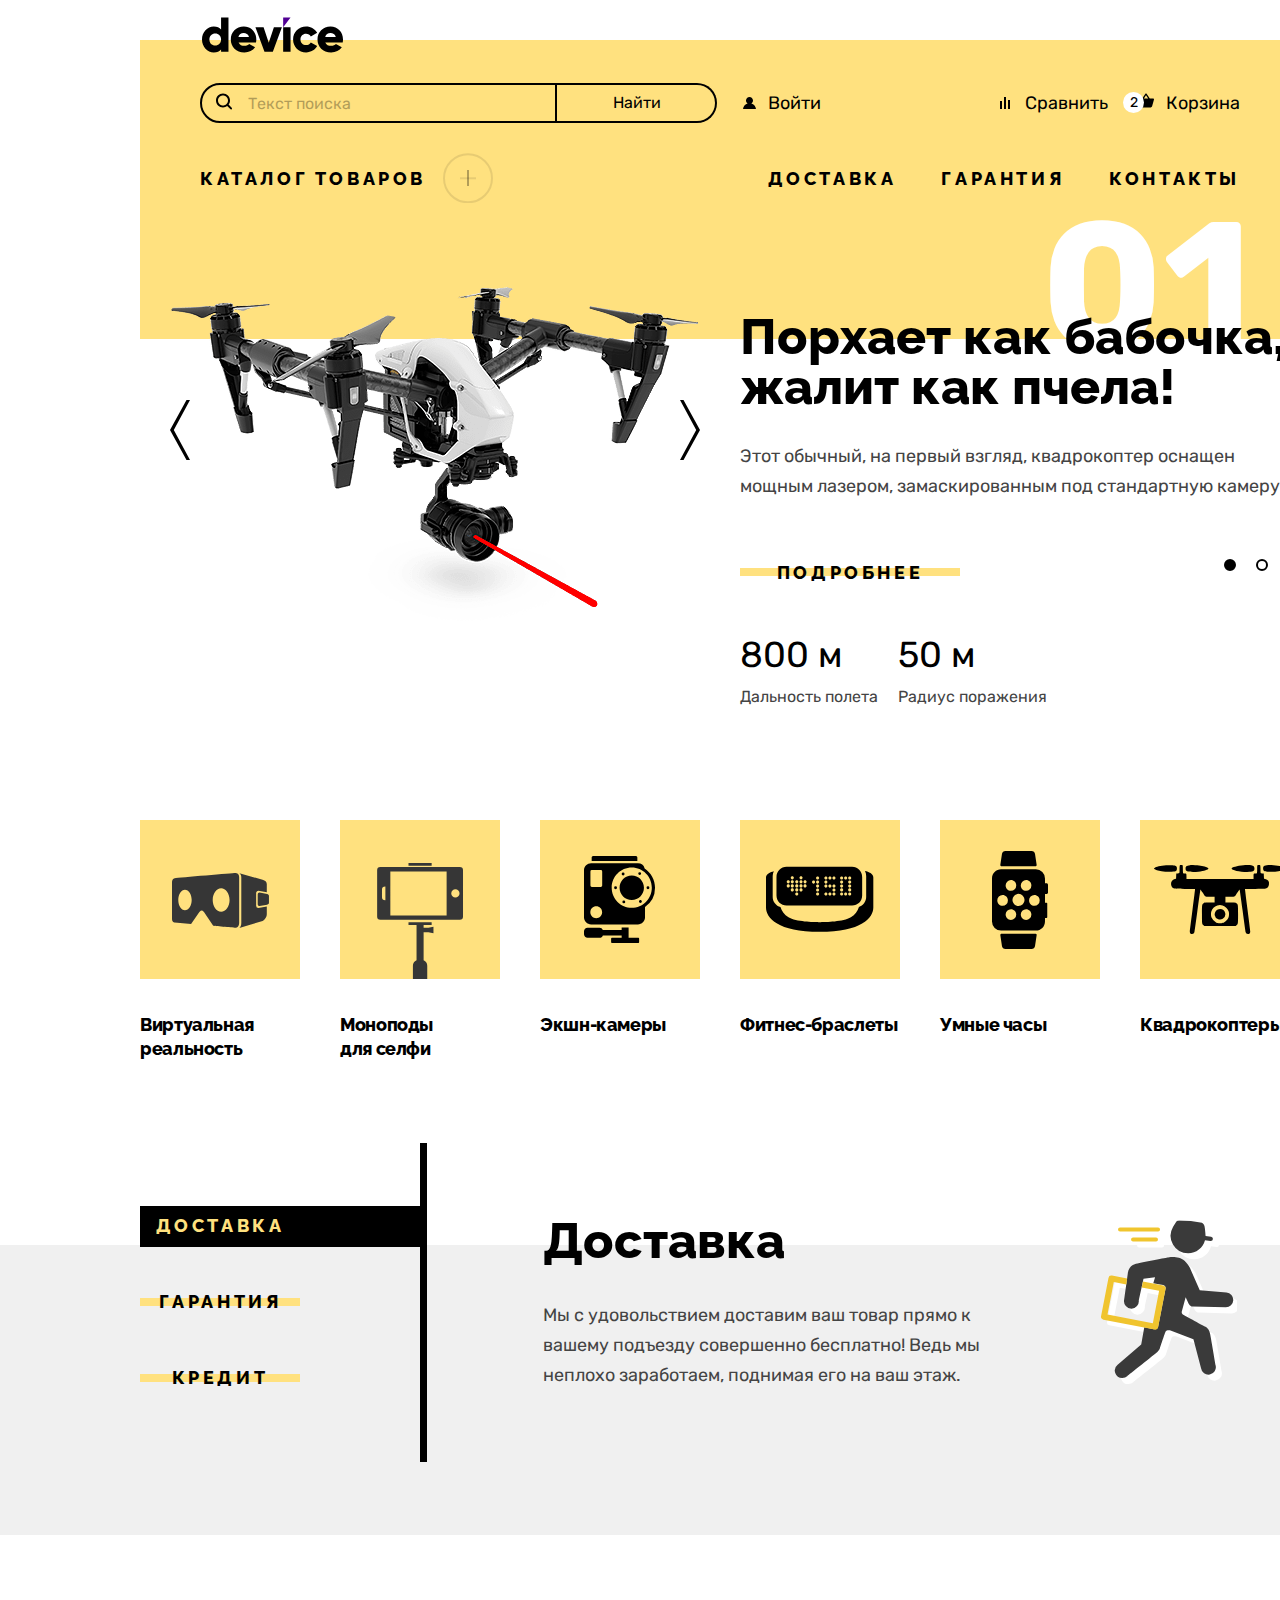
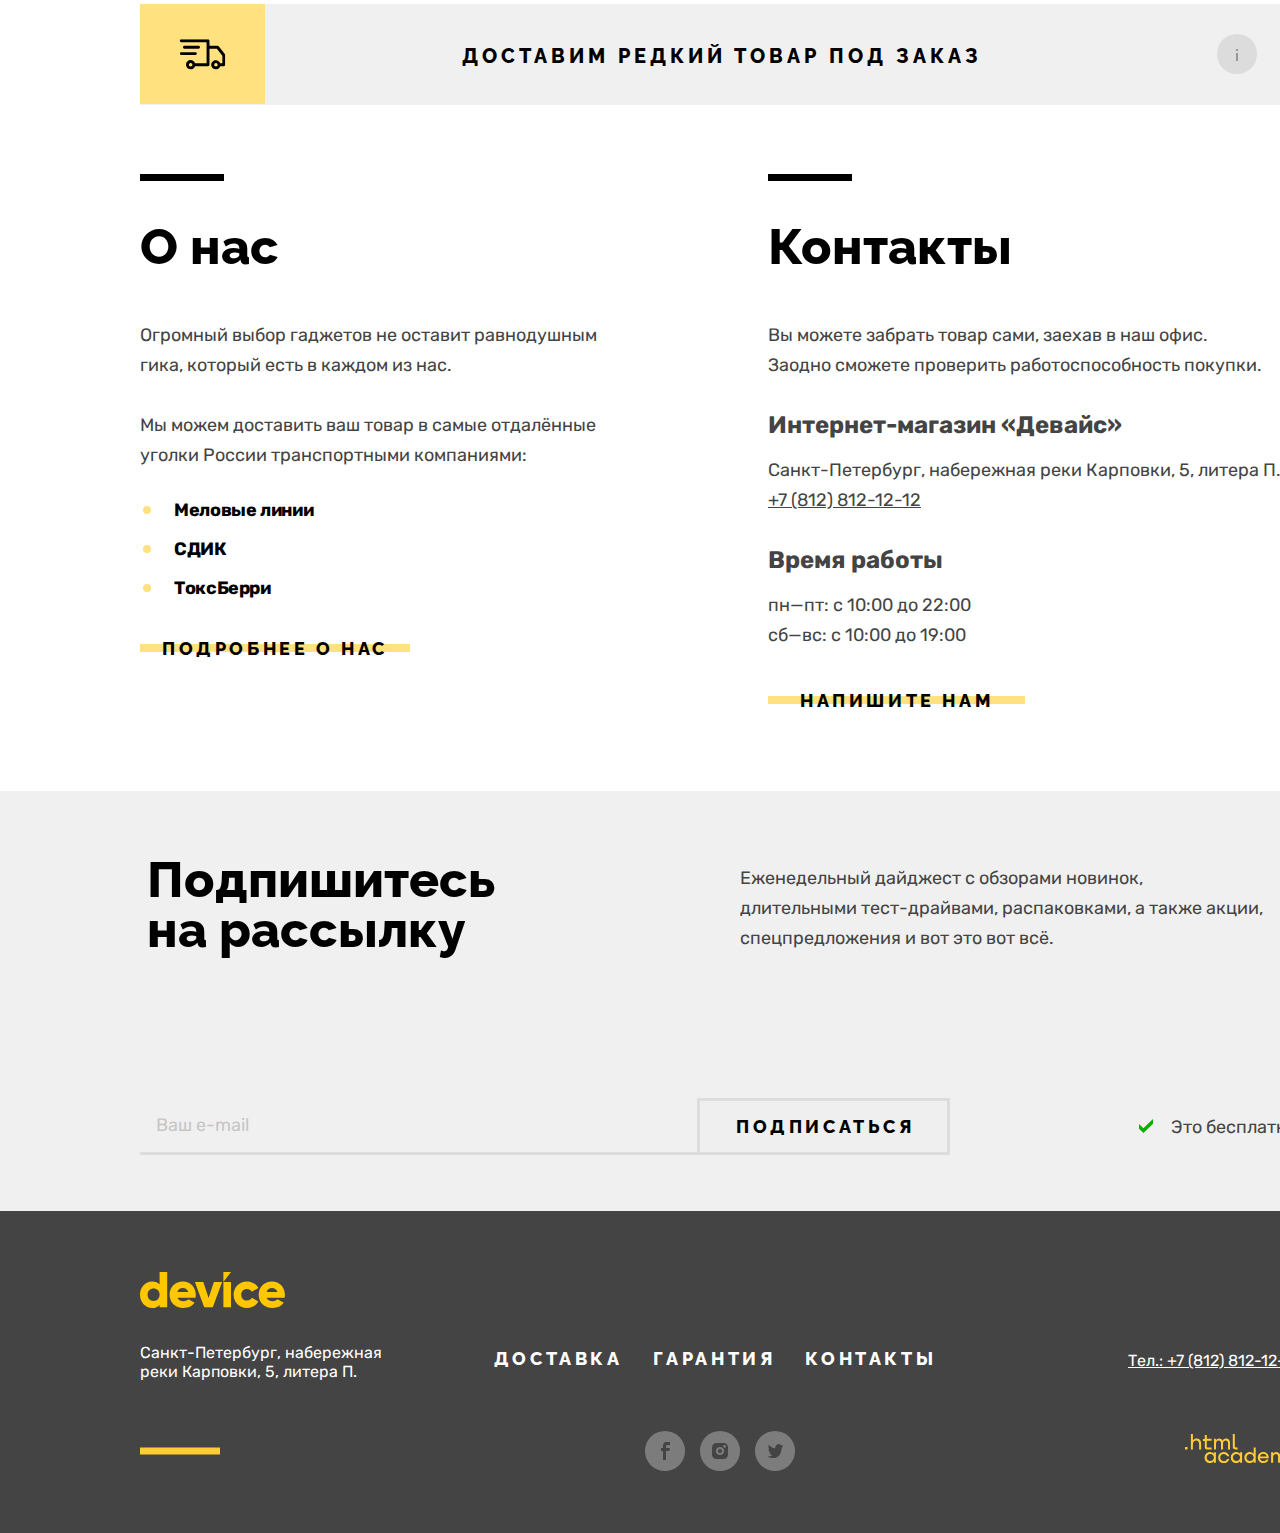
==== commit d86c6934: "Поправлены контейнеры" ====
--- a/index.html
+++ b/index.html
@@ -1,141 +1,133 @@
 <!DOCTYPE html>
 <html lang="ru">
-
 <head>
   <meta charset="utf-8">
   <title>Девайс</title>
+  <link rel="icon" href="favicon.ico"> <!-- 32×32 -->
   <link rel="icon" type="image/png" href="favicon.png">
   <link rel="stylesheet" href="styles/styles.css">
 </head>
-
 <body>
-  <header class="header">
-    <div class="wrapper header-container">
-      <a class="header-logo">
-        <img src="images/logo-black.svg" alt="Логотип магазина." width="145" height="36">
-      </a>
-      <div class="header-inner">
-        <form class="header-search" action="https://echo.htmlacademy.ru" method="get">
-          <div class="header-search-field-wrapper">
-            <input class="header-search-field" type="text" name="search-field" placeholder="Текст поиска"
-              id="user-search" aria-label="Строка поиска.">
-            <div class="header-search-decorator"></div>
-          </div>
-          <div class="header-search-btn-wrapper">
-            <button class="header-search-btn" type="submit">Найти</button>
-            <div class="header-search-btn-decorator"></div>
-          </div>
-        </form>
-        <ul class="header-usermenu">
-          <li class="header-usermenu-item">
-            <a class="header-usermenu-link" href="#">
-              <svg class="header-usermenu-icon" aria-hidden="true" focusable="false" width="13" height="13"
-                fill="currentColor" xmlns="http://www.w3.org/2000/svg">
-                <path fill-rule="evenodd" clip-rule="evenodd"
-                  d="M0 12.39h13c-.2-2.6-2.1-4.8-4.7-5.5 1-.6 1.7-1.7 1.7-3 0-1.9-1.6-3.5-3.5-3.5S3 1.99 3 3.89c0 1.3.7 2.4 1.7 3-2.6.7-4.5 2.9-4.7 5.5Z" />
-              </svg>
-              Войти
-            </a>
-          </li>
-          <li class="header-usermenu-item">
-            <a class="header-usermenu-link" href="#">
-              <svg class="header-usermenu-icon" aria-hidden="true" focusable="false" width="10" height="13"
-                fill="currentColor" xmlns="http://www.w3.org/2000/svg">
-                <path fill-rule="evenodd" clip-rule="evenodd"
-                  d="M6 .39H4v12h2v-12ZM2 4.39H0v8h2v-8ZM10 3.39H8v9h2v-9Z" />
-              </svg>
-              Сравнить
-            </a>
-          </li>
-          <li class="header-usermenu-item header-usermenu-item-cart">
-            <a class="header-usermenu-link header-usermenu-link-cart" href="#">
-              <span class="header-usermenu-count">2</span>
-              <svg class="header-usermenu-cart" aria-hidden="true" focusable="false" width="16" height="15"
-                xmlns="http://www.w3.org/2000/svg" fill="currentColor">
-                <path fill-rule="evenodd" clip-rule="evenodd"
-                  d="m15.3 5.39-3.5.2L8.6.69c-.1-.2-.4-.3-.6-.3-.2 0-.5.1-.6.3l-3.2 4.9H.7c-.4 0-.7.3-.7.7v.2l1.9 6.8c.2.7.7 1.1 1.4 1.1h9.4c.7 0 1.2-.4 1.4-1.1l1.9-6.9v-.2c0-.4-.3-.8-.7-.8ZM8 2.29l2.2 3.2H5.9L8 2.29Z" />
-              </svg>
-              Корзина
-            </a>
-            <div class="popover-cart popover-closed">
-              <div class="popover-cart-content">
-                <ul class="popover-cart-list">
-                  <li class="popover-cart-item">
-                    <a class="popover-cart-preview" href="#">
-                      <img class="popover-cart-image" width="39" height="43" src="images/products/product-1.jpg"
-                        alt="Любительская селфи-палка.">
-                      <span class="popover-cart-name">Любительская селфи-палка</span>
-                    </a>
-                    <button class="popover-cart-remove" type="button">
-                      <span class="visually-hidden">Удалить товар.</span>
-                    </button>
-                  </li>
-                  <li class="popover-cart-item">
-                    <a class="popover-cart-preview" href="#">
-                      <img class="popover-cart-image" width="39" height="43" src="images/products/product-2.jpg"
-                        alt="Профессиональная селфи-палка.">
-                      <span class="popover-cart-name">Профессиональная селфи-палка</span>
-                    </a>
-                    <button class="popover-cart-remove" type="button">
-                      <span class="visually-hidden">Удалить товар.</span>
-                    </button>
-                  </li>
-                </ul>
-                <div class="popover-cart-resume">
-                  <p class="popover-cart-resume-info">
-                    <span>Товаров: </span><span class="popover-cart-count">2</span>
-                  </p>
-                  <p class="popover-cart-resume-info">
-                    <span>Сумма: </span><span class="popover-cart-price">2000 ₽</span>
-                  </p>
-                </div>
-                <div class="popover-cart-inner">
-                  <a class="button popover-cart-button" href="#">Открыть корзину</a>
+  <div class="wrapper">
+    <header class="header">
+      <div class="header-container">
+        <a class="header-logo">
+          <img src="images/logo-black.svg" alt="Логотип магазина." width="145" height="36">
+        </a>
+        <div class="header-inner">
+          <form class="header-search" action="https://echo.htmlacademy.ru" method="get">
+            <div class="header-search-field-wrapper">
+              <input class="header-search-field" type="text" name="search-field" placeholder="Текст поиска"
+                id="user-search" aria-label="Строка поиска.">
+              <div class="header-search-decorator"></div>
+            </div>
+            <div class="header-search-btn-wrapper">
+              <button class="header-search-btn" type="submit">Найти</button>
+              <div class="header-search-btn-decorator"></div>
+            </div>
+          </form>
+          <ul class="header-usermenu">
+            <li class="header-usermenu-item">
+              <a class="header-usermenu-link" href="#">
+                <svg class="header-usermenu-icon" aria-hidden="true" focusable="false" width="13" height="13"
+                  fill="currentColor" xmlns="http://www.w3.org/2000/svg"> <path fill-rule="evenodd" clip-rule="evenodd" d="M0 12.39h13c-.2-2.6-2.1-4.8-4.7-5.5 1-.6 1.7-1.7 1.7-3 0-1.9-1.6-3.5-3.5-3.5S3 1.99 3 3.89c0 1.3.7 2.4 1.7 3-2.6.7-4.5 2.9-4.7 5.5Z" /></svg>
+                Войти
+              </a>
+            </li>
+            <li class="header-usermenu-item">
+              <a class="header-usermenu-link" href="#">
+                <svg class="header-usermenu-icon" aria-hidden="true" focusable="false" width="10" height="13"
+                  fill="currentColor" xmlns="http://www.w3.org/2000/svg"><path fill-rule="evenodd" clip-rule="evenodd" d="M6 .39H4v12h2v-12ZM2 4.39H0v8h2v-8ZM10 3.39H8v9h2v-9Z" /></svg>
+                Сравнить
+              </a>
+            </li>
+            <li class="header-usermenu-item header-usermenu-item-cart">
+              <a class="header-usermenu-link header-usermenu-link-cart" href="#">
+                <span class="header-usermenu-count">2</span>
+                <svg class="header-usermenu-cart" aria-hidden="true" focusable="false" width="16" height="15"
+                  xmlns="http://www.w3.org/2000/svg" fill="currentColor"><path fill-rule="evenodd" clip-rule="evenodd" d="m15.3 5.39-3.5.2L8.6.69c-.1-.2-.4-.3-.6-.3-.2 0-.5.1-.6.3l-3.2 4.9H.7c-.4 0-.7.3-.7.7v.2l1.9 6.8c.2.7.7 1.1 1.4 1.1h9.4c.7 0 1.2-.4 1.4-1.1l1.9-6.9v-.2c0-.4-.3-.8-.7-.8ZM8 2.29l2.2 3.2H5.9L8 2.29Z" /></svg>
+                Корзина
+              </a>
+              <div class="popover-cart popover-closed">
+                <div class="popover-cart-content">
+                  <ul class="popover-cart-list">
+                    <li class="popover-cart-item">
+                      <a class="popover-cart-preview" href="#">
+                        <img class="popover-cart-image" width="39" height="43" src="images/products/product-1.jpg"
+                          alt="Любительская селфи-палка.">
+                        <span class="popover-cart-name">Любительская селфи-палка</span>
+                      </a>
+                      <button class="popover-cart-remove" type="button">
+                        <span class="visually-hidden">Удалить товар.</span>
+                      </button>
+                    </li>
+                    <li class="popover-cart-item">
+                      <a class="popover-cart-preview" href="#">
+                        <img class="popover-cart-image" width="39" height="43" src="images/products/product-2.jpg"
+                          alt="Профессиональная селфи-палка.">
+                        <span class="popover-cart-name">Профессиональная селфи-палка</span>
+                      </a>
+                      <button class="popover-cart-remove" type="button">
+                        <span class="visually-hidden">Удалить товар.</span>
+                      </button>
+                    </li>
+                  </ul>
+                  <div class="popover-cart-resume">
+                    <p class="popover-cart-resume-info">
+                      <span>Товаров: </span><span class="popover-cart-count">2</span>
+                    </p>
+                    <p class="popover-cart-resume-info">
+                      <span>Сумма: </span><span class="popover-cart-price">2000 ₽</span>
+                    </p>
+                  </div>
+                  <div class="popover-cart-inner">
+                    <a class="button popover-cart-button" href="#">Открыть корзину</a>
+                  </div>
                 </div>
               </div>
-            </div>
-          </li>
-        </ul>
-      </div>
-      <nav class="header-navigation header-navigation-index">
-        <ul class="header-navigation-list">
-          <li class="header-navigation-item">
-            <a class="header-navigation-link header-navigation-catalog" href="catalog.html">Каталог товаров</a>
-            <ul class="header-submenu header-submenu-closed">
-              <li class="header-submenu-item">
-                <a class="header-submenu-link" href="catalog.html">Виртуальная реальность</a>
-              </li>
-              <li class="header-submenu-item">
-                <a class="header-submenu-link" href="catalog.html">Фитнес-браслеты</a>
-              </li>
-              <li class="header-submenu-item header-submenu-break">
-                <a class="header-submenu-link" href="catalog.html">Квадрокоптеры</a>
-              </li>
-              <li class="header-submenu-item">
-                <a class="header-submenu-link" href="catalog.html">Моноподы для cелфи</a>
-              </li>
-              <li class="header-submenu-item header-submenu-break">
-                <a class="header-submenu-link" href="catalog.html">Умные часы</a>
-              </li>
-              <li class="header-submenu-item">
-                <a class="header-submenu-link" href="catalog.html">Экшн-камеры</a>
-              </li>
-            </ul>
-          </li>
-          <li class="header-navigation-item">
-            <a class="header-navigation-link" href="#">Доставка</a>
-          </li>
-          <li class="header-navigation-item">
-            <a class="header-navigation-link" href="#">Гарантия</a>
-          </li>
-          <li class="header-navigation-item">
-            <a class="header-navigation-link" href="#">Контакты</a>
-          </li>
-        </ul>
-      </nav>
-    </div>
-  </header>
-  <main class="main-page main-container">
+            </li>
+          </ul>
+        </div>
+        <nav class="header-navigation header-navigation-index">
+          <ul class="header-navigation-list">
+            <li class="header-navigation-item">
+              <a class="header-navigation-link header-navigation-catalog" href="catalog.html">Каталог товаров</a>
+              <ul class="header-submenu header-submenu-closed">
+                <li class="header-submenu-item">
+                  <a class="header-submenu-link" href="catalog.html">Виртуальная реальность</a>
+                </li>
+                <li class="header-submenu-item">
+                  <a class="header-submenu-link" href="catalog.html">Фитнес-браслеты</a>
+                </li>
+                <li class="header-submenu-item header-submenu-break">
+                  <a class="header-submenu-link" href="catalog.html">Квадрокоптеры</a>
+                </li>
+                <li class="header-submenu-item">
+                  <a class="header-submenu-link" href="catalog.html">Моноподы для cелфи</a>
+                </li>
+                <li class="header-submenu-item header-submenu-break">
+                  <a class="header-submenu-link" href="catalog.html">Умные часы</a>
+                </li>
+                <li class="header-submenu-item">
+                  <a class="header-submenu-link" href="catalog.html">Экшн-камеры</a>
+                </li>
+              </ul>
+            </li>
+            <li class="header-navigation-item">
+              <a class="header-navigation-link" href="#">Доставка</a>
+            </li>
+            <li class="header-navigation-item">
+              <a class="header-navigation-link" href="#">Гарантия</a>
+            </li>
+            <li class="header-navigation-item">
+              <a class="header-navigation-link" href="#">Контакты</a>
+            </li>
+          </ul>
+        </nav>
+      </div>
+    </header>
+  </div>
+  <main class="main-container">
     <h1 class="visually-hidden">Интернет-магазин Device.</h1>
     <section class="slider">
       <div class="wrapper slider-wrapper">
@@ -331,7 +323,7 @@
       </div>
     </section>
     <section class="services">
-      <div class="wrapper">
+      <div class="wrapper services-wrapper">
         <h2 class="visually-hidden">Услуги.</h2>
         <div class="services-inner">
           <ul class="services-navigation">
@@ -381,11 +373,7 @@
         <a class="services-offer" href="#">
           Доставим редкий товар под заказ
           <span class="services-offer-decor">
-            <svg class="services-offer-icon" width="2" height="12" fill="currentColor" aria-hidden="true"
-              focusable="false">
-              <path d="M2 0H0V2H2V0Z" />
-              <path d="M2 4H0V12H2V4Z" />
-            </svg>
+            <svg class="services-offer-icon" width="2" height="12" fill="currentColor" aria-hidden="true" focusable="false"><path d="M2 0H0V2H2V0Z" /><path d="M2 4H0V12H2V4Z" /></svg>
           </span>
         </a>
       </div>
@@ -453,7 +441,7 @@
   </main>
   <footer class="footer">
     <div class="wrapper footer-wrapper">
-      <a class="logo footer-logo">
+      <a class="footer-logo">
         <img src="images/logo-yellow.svg" alt="Логотип магазина." width="145" height="36">
       </a>
       <div class="footer-info">
@@ -483,43 +471,32 @@
             <a class="footer-social-link footer-social-facebook" href="https://www.facebook.com/htmlacademy">
               <span class="visually-hidden">Facebook.</span>
               <svg class="footer-social-icon" width="9" height="18" fill="currentColor" aria-hidden="true"
-                focusable="false" xmlns="http://www.w3.org/2000/svg">
-                <path d="M6.5 3H9V0H5.6C2.8 0 2 1.7 2 4.2V6H0v3h2v9h3V9h3.3l.6-3H5V4.5C5 3.7 5.3 3 6.5 3Z" />
+                focusable="false" xmlns="http://www.w3.org/2000/svg"><path d="M6.5 3H9V0H5.6C2.8 0 2 1.7 2 4.2V6H0v3h2v9h3V9h3.3l.6-3H5V4.5C5 3.7 5.3 3 6.5 3Z" />
               </svg>
             </a>
           </li>
           <li class="footer-social-item">
             <a class="footer-social-link footer-social-instagram" href="https://www.instagram.com/htmlacademy/">
               <span class="visually-hidden">Instagram.</span>
-              <svg class="footer-social-icon" width="16" height="16" fill="currentColor" aria-hidden="true"
-                focusable="false" xmlns="http://www.w3.org/2000/svg">
-                <path d="M8 10a2 2 0 1 0 0-4 2 2 0 0 0 0 4Z" fill="#444" />
-                <path
-                  d="M14.7 1.3c-.9-.9-2-1.3-3.4-1.3H4.7C1.9 0 0 1.9 0 4.7v6.6c0 1.4.4 2.6 1.4 3.4.9.9 2 1.3 3.3 1.3h6.6c1.4 0 2.6-.4 3.4-1.3.8-.9 1.3-2 1.3-3.4V4.7c0-1.4-.4-2.6-1.3-3.4ZM8 12.1c-2.2 0-4.1-1.8-4.1-4.1S5.8 3.9 8 3.9c2.2 0 4.1 1.8 4.1 4.1s-1.9 4.1-4.1 4.1Zm4.6-7.4c-.7 0-1.3-.5-1.3-1.3s.5-1.3 1.3-1.3c.7 0 1.3.6 1.3 1.3 0 .7-.6 1.3-1.3 1.3Z" />
+              <svg class="footer-social-icon" width="16" height="16" fill="currentColor" aria-hidden="true" focusable="false" xmlns="http://www.w3.org/2000/svg"><path d="M8 10a2 2 0 1 0 0-4 2 2 0 0 0 0 4Z"/><path d="M14.7 1.3c-.9-.9-2-1.3-3.4-1.3H4.7C1.9 0 0 1.9 0 4.7v6.6c0 1.4.4 2.6 1.4 3.4.9.9 2 1.3 3.3 1.3h6.6c1.4 0 2.6-.4 3.4-1.3.8-.9 1.3-2 1.3-3.4V4.7c0-1.4-.4-2.6-1.3-3.4ZM8 12.1c-2.2 0-4.1-1.8-4.1-4.1S5.8 3.9 8 3.9c2.2 0 4.1 1.8 4.1 4.1s-1.9 4.1-4.1 4.1Zm4.6-7.4c-.7 0-1.3-.5-1.3-1.3s.5-1.3 1.3-1.3c.7 0 1.3.6 1.3 1.3 0 .7-.6 1.3-1.3 1.3Z" />
               </svg>
             </a>
           </li>
           <li class="footer-social-item">
             <a class="footer-social-link footer-social-twitter" href="https://twitter.com/htmlacademy_ru">
               <span class="visually-hidden">Twitter.</span>
-              <svg class="footer-social-icon" width="15" height="15" fill="currentColor" aria-hidden="true"
-                focusable="false" xmlns="http://www.w3.org/2000/svg">
-                <path
-                  d="M9.7.16c1.5-.5 2.6.3 3.2 1.1.5-.2 1.1-.4 1.7-.6 0 .8-.5 1.4-.8 1.6.7.2 1.2-.4 1.2-.4-.1.9-.9 1.7-1.4 1.9-.2 6.3-2.8 10.4-8.9 10.3h-.4c-.3 0-3.7-.4-4.3-1.8 2 .2 3.4-.4 4.1-1.1-.8-.3-2.4-.4-2.6-2.8.3.2.5.3 1.1.2-1.1-.8-2.3-1.5-2.2-3.5.3.3.9.5 1.2.4C1 5.26-.2 2.36.8.86c1.6 1.7 3.3 3.4 6.3 3.5.2-2.1 1-3.5 2.6-4.2Z" />
+              <svg class="footer-social-icon" width="15" height="15" fill="currentColor" aria-hidden="true" focusable="false" xmlns="http://www.w3.org/2000/svg"><path d="M9.7.16c1.5-.5 2.6.3 3.2 1.1.5-.2 1.1-.4 1.7-.6 0 .8-.5 1.4-.8 1.6.7.2 1.2-.4 1.2-.4-.1.9-.9 1.7-1.4 1.9-.2 6.3-2.8 10.4-8.9 10.3h-.4c-.3 0-3.7-.4-4.3-1.8 2 .2 3.4-.4 4.1-1.1-.8-.3-2.4-.4-2.6-2.8.3.2.5.3 1.1.2-1.1-.8-2.3-1.5-2.2-3.5.3.3.9.5 1.2.4C1 5.26-.2 2.36.8.86c1.6 1.7 3.3 3.4 6.3 3.5.2-2.1 1-3.5 2.6-4.2Z" />
               </svg>
             </a>
           </li>
         </ul>
         <div class="footer-contact-inner">
           <a class="footer-dev-link" href="https://htmlacademy.ru">
-            <svg class="footer-dev-logo" width="115" height="33" fill="currentColor" xmlns="http://www.w3.org/2000/svg">
-              <path
-                d="M0 12.9v2.6h2.5v-2.6H0ZM11.6 4.5c-1.6 0-2.8.7-3.6 1.7h-.1V0h-2v15.5h2v-5.3c0-2.1 1.3-3.6 3.3-3.6 1.8 0 2.9 1.4 2.9 3.2v5.7h2V9.4c.1-3-1.8-4.9-4.5-4.9ZM26.6 4.8h-4.8V1.1h-2v3.8h-1.9v2h1.9v6c0 1.7 1 2.7 2.7 2.7h4.1v-2h-3.7c-.7 0-1.1-.4-1.1-1.1V6.8h4.8v-2ZM41.1 4.6c-1.6 0-2.9.8-3.5 2.1h-.1c-.6-1.2-1.8-2.1-3.4-2.1-1.4 0-2.5.8-3.1 1.8h-.1V4.8H29v10.6h2V10c0-2 1-3.5 2.6-3.5 1.5 0 2.4 1 2.4 2.6v6.3h2V9.8c0-2.4 1.4-3.3 2.6-3.3 1.5 0 2.4 1 2.4 2.6v6.3h2V8.9c.1-2.5-1.4-4.3-3.9-4.3ZM47.8 12.7c0 1.7 1 2.7 2.8 2.7h2v-2h-1.7c-.7 0-1.1-.4-1.1-1.1V0h-2v12.7ZM28.9 19.7c-.9-1.1-2.2-1.8-3.9-1.8-3.1 0-5.4 2.3-5.4 5.6s2.3 5.6 5.4 5.6c1.8 0 3-.8 3.8-1.9h.1v1.6h2V18.2h-2v1.5Zm-3.6 7.4c-2.2 0-3.6-1.6-3.6-3.6s1.4-3.6 3.6-3.6 3.6 1.6 3.6 3.6c0 1.9-1.4 3.6-3.6 3.6ZM44.2 22c-.5-2.4-2.6-4.1-5.4-4.1a5.4 5.4 0 0 0-5.6 5.6c0 3.1 2.2 5.6 5.6 5.6 2.8 0 4.9-1.8 5.4-4.2h-2.1a3.4 3.4 0 0 1-3.3 2.3c-2.2 0-3.6-1.6-3.6-3.6s1.4-3.6 3.6-3.6c1.6 0 2.8 1 3.3 2.2h2.1V22ZM55.1 19.7c-.9-1.1-2.2-1.8-3.9-1.8-3.1 0-5.4 2.3-5.4 5.6s2.3 5.6 5.4 5.6c1.8 0 3-.8 3.8-1.9h.1v1.6h2V18.2h-2v1.5Zm-3.6 7.4c-2.2 0-3.6-1.6-3.6-3.6s1.4-3.6 3.6-3.6 3.6 1.6 3.6 3.6c0 1.9-1.5 3.6-3.6 3.6ZM68.7 19.8c-.9-1.1-2.2-1.9-3.9-1.9-3.1 0-5.4 2.3-5.4 5.6s2.2 5.6 5.4 5.6c1.7 0 3-.8 3.8-1.8h.1v1.5h2V13.4h-2v6.4Zm-3.6 7.3c-2.2 0-3.6-1.6-3.6-3.6s1.4-3.6 3.6-3.6 3.6 1.6 3.6 3.6c-.1 2-1.5 3.6-3.6 3.6ZM78.3 17.9c-3.3 0-5.5 2.5-5.5 5.6 0 3 2.1 5.6 5.5 5.6 2.5 0 4.5-1.3 5.2-3.6h-2.1c-.5 1-1.6 1.6-3 1.6-1.9 0-3.3-1.3-3.4-2.9h8.8c.2-3.6-2-6.3-5.5-6.3Zm0 1.9c1.7 0 3 1 3.3 2.6h-6.5c.3-1.5 1.5-2.6 3.2-2.6ZM98.2 17.9c-1.6 0-2.9.8-3.6 2h-.1c-.6-1.2-1.8-2-3.4-2-1.4 0-2.5.7-3.1 1.8v-1.5h-1.9v10.6h2v-5.4c0-2 1-3.4 2.6-3.5 1.5 0 2.4 1 2.4 2.6v6.3h2v-5.6c0-2.4 1.4-3.3 2.6-3.3 1.5 0 2.4 1 2.4 2.6v6.3h2v-6.5c.1-2.6-1.4-4.4-3.9-4.4ZM109.4 27l-3.6-8.9h-2.2l4.8 11.6c-.3.9-.7 1.2-1.7 1.2h-2.5v2h2.5c1.8 0 2.8-.8 3.5-2.6l4.7-12.2h-2.1l-3.4 8.9Z" />
+            <svg class="footer-dev-logo" width="115" height="33" fill="currentColor" xmlns="http://www.w3.org/2000/svg"><path d="M0 12.9v2.6h2.5v-2.6H0ZM11.6 4.5c-1.6 0-2.8.7-3.6 1.7h-.1V0h-2v15.5h2v-5.3c0-2.1 1.3-3.6 3.3-3.6 1.8 0 2.9 1.4 2.9 3.2v5.7h2V9.4c.1-3-1.8-4.9-4.5-4.9ZM26.6 4.8h-4.8V1.1h-2v3.8h-1.9v2h1.9v6c0 1.7 1 2.7 2.7 2.7h4.1v-2h-3.7c-.7 0-1.1-.4-1.1-1.1V6.8h4.8v-2ZM41.1 4.6c-1.6 0-2.9.8-3.5 2.1h-.1c-.6-1.2-1.8-2.1-3.4-2.1-1.4 0-2.5.8-3.1 1.8h-.1V4.8H29v10.6h2V10c0-2 1-3.5 2.6-3.5 1.5 0 2.4 1 2.4 2.6v6.3h2V9.8c0-2.4 1.4-3.3 2.6-3.3 1.5 0 2.4 1 2.4 2.6v6.3h2V8.9c.1-2.5-1.4-4.3-3.9-4.3ZM47.8 12.7c0 1.7 1 2.7 2.8 2.7h2v-2h-1.7c-.7 0-1.1-.4-1.1-1.1V0h-2v12.7ZM28.9 19.7c-.9-1.1-2.2-1.8-3.9-1.8-3.1 0-5.4 2.3-5.4 5.6s2.3 5.6 5.4 5.6c1.8 0 3-.8 3.8-1.9h.1v1.6h2V18.2h-2v1.5Zm-3.6 7.4c-2.2 0-3.6-1.6-3.6-3.6s1.4-3.6 3.6-3.6 3.6 1.6 3.6 3.6c0 1.9-1.4 3.6-3.6 3.6ZM44.2 22c-.5-2.4-2.6-4.1-5.4-4.1a5.4 5.4 0 0 0-5.6 5.6c0 3.1 2.2 5.6 5.6 5.6 2.8 0 4.9-1.8 5.4-4.2h-2.1a3.4 3.4 0 0 1-3.3 2.3c-2.2 0-3.6-1.6-3.6-3.6s1.4-3.6 3.6-3.6c1.6 0 2.8 1 3.3 2.2h2.1V22ZM55.1 19.7c-.9-1.1-2.2-1.8-3.9-1.8-3.1 0-5.4 2.3-5.4 5.6s2.3 5.6 5.4 5.6c1.8 0 3-.8 3.8-1.9h.1v1.6h2V18.2h-2v1.5Zm-3.6 7.4c-2.2 0-3.6-1.6-3.6-3.6s1.4-3.6 3.6-3.6 3.6 1.6 3.6 3.6c0 1.9-1.5 3.6-3.6 3.6ZM68.7 19.8c-.9-1.1-2.2-1.9-3.9-1.9-3.1 0-5.4 2.3-5.4 5.6s2.2 5.6 5.4 5.6c1.7 0 3-.8 3.8-1.8h.1v1.5h2V13.4h-2v6.4Zm-3.6 7.3c-2.2 0-3.6-1.6-3.6-3.6s1.4-3.6 3.6-3.6 3.6 1.6 3.6 3.6c-.1 2-1.5 3.6-3.6 3.6ZM78.3 17.9c-3.3 0-5.5 2.5-5.5 5.6 0 3 2.1 5.6 5.5 5.6 2.5 0 4.5-1.3 5.2-3.6h-2.1c-.5 1-1.6 1.6-3 1.6-1.9 0-3.3-1.3-3.4-2.9h8.8c.2-3.6-2-6.3-5.5-6.3Zm0 1.9c1.7 0 3 1 3.3 2.6h-6.5c.3-1.5 1.5-2.6 3.2-2.6ZM98.2 17.9c-1.6 0-2.9.8-3.6 2h-.1c-.6-1.2-1.8-2-3.4-2-1.4 0-2.5.7-3.1 1.8v-1.5h-1.9v10.6h2v-5.4c0-2 1-3.4 2.6-3.5 1.5 0 2.4 1 2.4 2.6v6.3h2v-5.6c0-2.4 1.4-3.3 2.6-3.3 1.5 0 2.4 1 2.4 2.6v6.3h2v-6.5c.1-2.6-1.4-4.4-3.9-4.4ZM109.4 27l-3.6-8.9h-2.2l4.8 11.6c-.3.9-.7 1.2-1.7 1.2h-2.5v2h2.5c1.8 0 2.8-.8 3.5-2.6l4.7-12.2h-2.1l-3.4 8.9Z" />
             </svg>
             <span class="visually-hidden">HTML Academy.</span>
           </a>
         </div>
-
       </div>
     </div>
   </footer>
@@ -594,5 +571,4 @@
     </div>
   </div>
 </body>
-
 </html>
--- a/styles/styles.css
+++ b/styles/styles.css
@@ -2,7 +2,7 @@
   font-family: "Rubik";
   font-style: normal;
   font-weight: 400;
-  src: url('../fonts/rubik/rubik-400.woff2') format('woff2');
+  src: url("../fonts/rubik/rubik-400.woff2") format("woff2");
   font-display: swap;
 }
 
@@ -10,7 +10,7 @@
   font-family: "Rubik";
   font-style: normal;
   font-weight: 700;
-  src: url('../fonts/rubik/rubik-700.woff2') format('woff2');
+  src: url("../fonts/rubik/rubik-700.woff2") format("woff2");
   font-display: swap;
 }
 
@@ -19,7 +19,7 @@
   font-family: "Raleway";
   font-style: normal;
   font-weight: 800;
-  src: url('../fonts/raleway/raleway-800.woff2') format('woff2');
+  src: url("../fonts/raleway/raleway-800.woff2") format("woff2");
   font-display: swap;
 }
 
@@ -89,11 +89,18 @@
   clip: rect(0 0 0 0);
   overflow: hidden;
 }
+/*
+.page-wrapper {
+  width: 1440px;
+  margin: 0 auto;
+  padding: 0 140px;
+} */
 
 .wrapper {
-  width: 1160px;
+  width: 1440px;
   margin: 0 auto;
-  padding-bottom: 70px;
+  padding: 0 140px;
+  /* padding-bottom: 70px;*/
 }
 
 .button {
@@ -112,15 +119,22 @@
 
 .button-decorated {
   border: none;
-  background:  linear-gradient( rgba(255, 255, 255, 0) 0, rgba(255, 255, 255, 0) 16px, var(--accent-color) 16px, var(--accent-color) 24px, rgba(255,255,255, 0) 24px, rgba(255,255,255, 0) 40px);
+  background: linear-gradient(
+    rgba(255, 255, 255, 0) 0,
+    rgba(255, 255, 255, 0) 16px,
+    var(--accent-color) 16px,
+    var(--accent-color) 24px,
+    rgba(255, 255, 255, 0) 24px,
+    rgba(255, 255, 255, 0) 40px
+  );
 }
 
 .button-decorated:hover {
-  background: linear-gradient( var(--accent-color) 0,  var(--accent-color) 40px);
+  background: linear-gradient(var(--accent-color) 0, var(--accent-color) 40px);
 }
 
 .button-decorated:active {
-  background: linear-gradient( var(--dark-yellow) 0,  var(--dark-yellow) 40px);
+  background: linear-gradient(var(--dark-yellow) 0, var(--dark-yellow) 40px);
 }
 
 .button-decorated:focus {
@@ -128,7 +142,14 @@
 }
 
 .button-decorated:disabled {
-  background:  linear-gradient( rgba(255, 255, 255, 0) 0, rgba(255, 255, 255, 0) 16px, var(--accent-color) 16px, var(--accent-color) 24px, rgba(255,255,255, 0) 24px, rgba(255,255,255, 0) 40px);
+  background: linear-gradient(
+    rgba(255, 255, 255, 0) 0,
+    rgba(255, 255, 255, 0) 16px,
+    var(--accent-color) 16px,
+    var(--accent-color) 24px,
+    rgba(255, 255, 255, 0) 24px,
+    rgba(255, 255, 255, 0) 40px
+  );
   opacity: 0.3;
   cursor: auto;
 }
@@ -207,7 +228,7 @@
   font-family: var(--main-font), sans-serif;
   font-size: 16px;
   line-height: 20px;
-  background: url('../images/icons/search.svg') 16px 10px no-repeat;
+  background: url("../images/icons/search.svg") 16px 10px no-repeat;
   background-color: transparent;
   z-index: 5;
 }
@@ -223,7 +244,7 @@
 }
 
 .header-search-field:disabled {
-   opacity: 0.3;
+  opacity: 0.3;
 }
 
 .header-search-field:disabled + .header-search-decorator {
@@ -422,13 +443,13 @@
 
 .popover-cart-content::after {
   position: absolute;
-  content: '';
+  content: "";
   width: 14px;
   height: 6px;
   top: -6px;
   left: 50%;
   transform: translateX(-7px);
-  background: url('../images/icons/tooltip-decor.svg') center center no-repeat;
+  background: url("../images/icons/tooltip-decor.svg") center center no-repeat;
 }
 
 .popover-cart-list {
@@ -450,7 +471,7 @@
   color: inherit;
   text-decoration: none;
   transition-property: opacity;
-  transition-duration: .4s;
+  transition-duration: 0.4s;
 }
 
 .popover-cart-preview:hover {
@@ -487,7 +508,7 @@
   top: 20px;
   right: 20px;
   padding: 0;
-  background: url('../images/icons/remove-item.svg') center center no-repeat;
+  background: url("../images/icons/remove-item.svg") center center no-repeat;
   background-color: transparent;
   border: none;
   cursor: pointer;
@@ -530,7 +551,7 @@
   padding-left: 25px;
   background-color: var(--white);
   transition-property: background-color;
-  transition-duration: .5s;
+  transition-duration: 0.5s;
 }
 
 .popover-cart-button:hover {
@@ -601,7 +622,7 @@
 
 .header-navigation-link-current::after {
   position: absolute;
-  content: '';
+  content: "";
   width: 100%;
   height: 2px;
   left: 0;
@@ -656,25 +677,25 @@
 }
 .header-navigation-catalog::before {
   position: absolute;
-  content: '';
+  content: "";
   width: 50px;
   height: 50px;
   top: 0;
   right: 0;
-  background: url('../images/icons/show.svg') center center no-repeat;
+  background: url("../images/icons/show.svg") center center no-repeat;
   opacity: 0.3;
 }
 
 .header-navigation-catalog::after {
   position: absolute;
-  content: '';
+  content: "";
   width: 2px;
   height: 16px;
   top: 17px;
   right: 24px;
   background-color: var(--title-color);
   transition-property: transform;
-  transition-duration: .5s;
+  transition-duration: 0.5s;
   opacity: 0.3;
 }
 
@@ -742,7 +763,7 @@
   color: var(--title-color);
   text-decoration: none;
   transition-property: color;
-  transition-duration: .5s;
+  transition-duration: 0.5s;
 }
 
 .header-submenu-link:hover {
@@ -765,7 +786,7 @@
 
 .header-submenu-current::after {
   position: absolute;
-  content: '';
+  content: "";
   width: 100%;
   height: 1px;
   left: 0;
@@ -788,13 +809,13 @@
 
 /* slider */
 .slider-wrapper {
-  padding-bottom: 70px;
   position: relative;
 }
 
 .slider-gallery {
   margin: 0;
   padding-left: 0;
+  padding-bottom: 70px;
 }
 
 .slider-item {
@@ -810,7 +831,7 @@
 
 .slider-item::before {
   position: absolute;
-  content: '0'counter(slider-counter);
+  content: "0" counter(slider-counter);
   width: 250px;
   height: 180px;
   top: -26px;
@@ -826,7 +847,11 @@
 .slider-item-inner {
   display: flex;
   justify-content: space-between;
-  background: linear-gradient(180deg, var(--accent-color) 131px, var(--white) 131px);
+  background: linear-gradient(
+    180deg,
+    var(--accent-color) 131px,
+    var(--white) 131px
+  );
 }
 
 .slider-item-photo {
@@ -866,7 +891,7 @@
   flex-wrap: wrap;
 }
 
- .slider-item-col {
+.slider-item-col {
   margin-right: 20px;
   margin-bottom: 38px;
 }
@@ -881,6 +906,16 @@
 .slider-item-desc {
   margin-left: 0;
   font-size: 16px;
+}
+
+.slider-buttons {
+  position: absolute;
+  width: 530px;
+  height: 60px;
+  top: 192px;
+  left: 170px;
+  display: flex;
+  justify-content: space-between;
 }
 
 .slider-btn {
@@ -909,18 +944,6 @@
   opacity: 0.1;
 }
 
-.slider-btn-prev {
-  position: absolute;
-  left: 30px;
-  top: 192px;
-}
-
-.slider-btn-next {
-  position: absolute;
-  left: 540px;
-  top: 192px;
-}
-
 .slider-btn-icon {
   fill: var(--black);
   transition-property: opacity;
@@ -928,19 +951,25 @@
 }
 
 .slider-controls {
+  position: absolute;
+  width: 76px;
+  height: 12px;
   margin: 0;
   padding: 0;
   display: flex;
   flex-wrap: wrap;
   align-items: flex-end;
   list-style-type: none;
-  position: absolute;
-  right: -20px;
-  bottom: 241px;
+  right: 140px;
+  bottom: 258px;
 }
 
 .slider-controls-item {
   margin-right: 20px;
+}
+
+.slider-controls-item:last-child {
+  margin-right: 0;
 }
 
 .slider-controls-btn {
@@ -954,14 +983,14 @@
 
 .slider-controls-btn::after {
   position: absolute;
-  content: '';
+  content: "";
   width: 12px;
   height: 12px;
   top: 0;
   left: 0;
   border: 2px solid var(--title-color);
   border-radius: 50%;
-   transition-property: opacity;
+  transition-property: opacity;
   transition-duration: 0.3s;
   cursor: pointer;
 }
@@ -981,7 +1010,7 @@
 
 .slider-controls-btn:focus {
   outline: var(--outline-style);
-   outline-offset: var(--outline-offset);
+  outline-offset: var(--outline-offset);
 }
 
 /* popular categories */
@@ -1034,17 +1063,27 @@
 }
 
 .popular-categories-link:active {
- opacity: 0.3;
+  opacity: 0.3;
 }
 
 .popular-categories-link:focus {
   outline: var(--outline-style);
-   outline-offset: var(--outline-offset);
+  outline-offset: var(--outline-offset);
 }
 
 /* services */
 .services {
-  background: linear-gradient(0deg, var(--white) 240px, var(--light-gray) 240px, var(--light-gray) 530px, var(--white) 530px);
+  background: linear-gradient(
+    0deg,
+    var(--white) 240px,
+    var(--light-gray) 240px,
+    var(--light-gray) 530px,
+    var(--white) 530px
+  );
+}
+
+.services-wrapper {
+  padding-bottom: 70px;
 }
 
 .services-inner {
@@ -1121,7 +1160,14 @@
   text-transform: uppercase;
   color: var(--title-color);
   text-decoration: none;
-  background:  linear-gradient( rgba(255, 255, 255, 0) 0, rgba(255, 255, 255, 0) 16px, var(--accent-color) 16px, var(--accent-color) 24px, rgba(255, 255, 255, 0) 24px, rgba(255, 255, 255, 0) 40px);
+  background: linear-gradient(
+    rgba(255, 255, 255, 0) 0,
+    rgba(255, 255, 255, 0) 16px,
+    var(--accent-color) 16px,
+    var(--accent-color) 24px,
+    rgba(255, 255, 255, 0) 24px,
+    rgba(255, 255, 255, 0) 40px
+  );
 }
 
 .services-list {
@@ -1144,15 +1190,16 @@
 }
 
 .services-item-delivery {
-  background: url('../images/service-icons/delivery.svg') right center no-repeat;
+  background: url("../images/service-icons/delivery.svg") right center no-repeat;
 }
 
 .services-item-guarantee {
-  background: url('../images/service-icons/guarantee.svg') right center no-repeat;
+  background: url("../images/service-icons/guarantee.svg") right center
+    no-repeat;
 }
 
 .services-item-credit {
-  background: url('../images/service-icons/credit.svg') right center no-repeat;
+  background: url("../images/service-icons/credit.svg") right center no-repeat;
 }
 
 .services-subtitle {
@@ -1167,8 +1214,10 @@
 .services-offer {
   display: block;
   width: 100%;
-  padding: 37px 125px;
-  padding-top: 40px;
+  padding-left: 129px;
+  padding-top: 41px;
+  padding-right: 125px;
+  padding-bottom: 37px;
   font-family: var(--second-font), sans-serif;
   font-size: 20px;
   line-height: 23px;
@@ -1183,16 +1232,16 @@
 
 .services-offer::before {
   position: absolute;
-  content: '';
+  content: "";
   width: 125px;
   height: 100px;
   top: 0;
   left: 0;
-  background: url('../images/icons/car.svg') center center no-repeat;
+  background: url("../images/icons/car.svg") center center no-repeat;
   background-size: 47px 31px;
   background-color: var(--accent-color);
   transition-property: opacity, background-color;
-  transition-duration: .5s;
+  transition-duration: 0.5s;
 }
 
 .services-offer:hover.services-offer::before {
@@ -1205,7 +1254,7 @@
 
 .services-offer:focus {
   outline: var(--outline-style);
-   outline-offset: var(--outline-offset);
+  outline-offset: var(--outline-offset);
 }
 
 .services-offer-decor {
@@ -1226,7 +1275,7 @@
   fill: var(--title-color);
   opacity: 0.3;
   transition-property: opacity;
-  transition-duration: .5s;
+  transition-duration: 0.5s;
 }
 
 .services-offer:hover .services-offer-icon {
@@ -1241,6 +1290,7 @@
 .section-wrapper {
   display: flex;
   justify-content: space-between;
+  padding-bottom: 70px;
 }
 
 /* about */
@@ -1262,7 +1312,7 @@
 
 .about-title::before {
   position: absolute;
-  content: '';
+  content: "";
   width: 84px;
   height: 7px;
   top: -1px;
@@ -1297,7 +1347,7 @@
 
 .about-item::before {
   position: absolute;
-  content: '';
+  content: "";
   width: 8px;
   height: 8px;
   top: 6px;
@@ -1329,7 +1379,7 @@
 
 .contacts-title::before {
   position: absolute;
-  content: '';
+  content: "";
   width: 84px;
   height: 7px;
   top: -1px;
@@ -1452,7 +1502,7 @@
   padding: 15px 36px;
   border: 3px solid var(--gray-border);
   transition-property: color;
-  transition-duration: .4s;
+  transition-duration: 0.4s;
   cursor: pointer;
 }
 
@@ -1489,12 +1539,12 @@
 
 .subscribe-slogan::before {
   position: absolute;
-  content: '';
+  content: "";
   width: 14px;
   height: 14px;
   top: 7px;
   left: 0;
-  background: url('../images/icons/mark.svg') center center no-repeat;
+  background: url("../images/icons/mark.svg") center center no-repeat;
 }
 
 /* страница каталога */
@@ -1511,15 +1561,15 @@
   padding-bottom: 0;
 }
 
-.inner-header {
+.page-header {
   background-color: var(--white);
 }
 
-.inner-header-container {
+.page-header-container {
   padding: 35px 60px;
 }
 
-.inner-header-title {
+.page-header-title {
   margin-top: 0;
   margin-bottom: 16px;
   font-family: var(--second-font), sans-serif;
@@ -1541,12 +1591,12 @@
 
 .breadcrumbs-item::after {
   position: absolute;
-  content: '';
+  content: "";
   width: 4px;
   height: 7px;
   top: 6px;
   right: 16px;
-  background: url('../images/icons/arrow-crumbs.svg') center center no-repeat;
+  background: url("../images/icons/arrow-crumbs.svg") center center no-repeat;
 }
 
 .breadcrumbs-item:last-child.breadcrumbs-item::after {
@@ -1561,7 +1611,7 @@
   text-decoration: none;
   color: inherit;
   transition-property: opacity;
-  transition-duration: .5s;
+  transition-duration: 0.5s;
 }
 
 .breadcrumbs-link:hover {
@@ -1615,7 +1665,7 @@
 }
 
 .range-toggle:hover .range-toggle-decorator {
-  border-color:rgba(0, 0, 0, 0.5);
+  border-color: rgba(0, 0, 0, 0.5);
 }
 
 .range-toggle:active .range-toggle-decorator {
@@ -1652,7 +1702,7 @@
   margin-right: 10px;
   font-size: 15px;
   line-height: 18px;
-  color:rgba(0, 0, 0, 0.3);
+  color: rgba(0, 0, 0, 0.3);
 }
 
 .range-count-active {
@@ -1675,7 +1725,7 @@
   font-size: 15px;
   line-height: 18px;
   text-align: right;
-  color:rgba(0, 0, 0, 0.3);
+  color: rgba(0, 0, 0, 0.3);
   appearance: textfield;
   border: none;
   background-color: transparent;
@@ -1715,7 +1765,7 @@
 
 .products-filter-group::after {
   position: absolute;
-  content: '';
+  content: "";
   width: 100%;
   height: 2px;
   top: -53px;
@@ -1811,7 +1861,7 @@
 
 .control-input:focus + .control-mark::after {
   position: absolute;
-  content: '';
+  content: "";
   width: 24px;
   height: 24px;
   top: -4px;
@@ -1834,12 +1884,12 @@
 
 .control-input[type="checkbox"]:checked + .control-mark::before {
   position: absolute;
-  content: '';
+  content: "";
   width: 10px;
   height: 10px;
   top: 3px;
   left: 3px;
-  background: url('../images/icons/checked-black.svg') center center no-repeat;
+  background: url("../images/icons/checked-black.svg") center center no-repeat;
 }
 
 .control-input[type="radio"] + .control-mark {
@@ -1854,7 +1904,7 @@
 
 .control-input[type="radio"]:checked + .control-mark::before {
   position: absolute;
-  content: '';
+  content: "";
   width: 8px;
   height: 8px;
   top: 4px;
@@ -1904,7 +1954,7 @@
   background-color: transparent;
   cursor: pointer;
   transition-property: opacity;
-  transition-duration: .5s;
+  transition-duration: 0.5s;
 }
 
 .sorting-order:hover {
@@ -1956,7 +2006,7 @@
 .sorting-icon {
   opacity: 0.2;
   transition-property: opacity;
-  transition-duration: .5s;
+  transition-duration: 0.5s;
 }
 
 /* goods */
@@ -1989,7 +2039,7 @@
 
 .goods-list-preview::after {
   position: absolute;
-  content: '';
+  content: "";
   width: 360px;
   height: 380px;
   top: 0;
@@ -1999,11 +2049,11 @@
   display: none;
 }
 
-.goods-list-preview:hover  {
+.goods-list-preview:hover {
   color: rgba(68, 68, 68, 0.8);
 }
 
-.goods-list-preview:hover::after  {
+.goods-list-preview:hover::after {
   display: block;
 }
 
@@ -2027,19 +2077,26 @@
   top: 170px;
   left: 50%;
   transform: translateX(-50%);
-  background:  linear-gradient( rgba(255, 255, 255, 0) 0, rgba(255, 255, 255, 0) 16px, var(--accent-color) 16px, var(--accent-color) 24px, rgba(255,255,255, 0) 24px, rgba(255,255,255, 0) 40px);
+  background: linear-gradient(
+    rgba(255, 255, 255, 0) 0,
+    rgba(255, 255, 255, 0) 16px,
+    var(--accent-color) 16px,
+    var(--accent-color) 24px,
+    rgba(255, 255, 255, 0) 24px,
+    rgba(255, 255, 255, 0) 40px
+  );
   z-index: 10;
   opacity: 0;
   transition-property: opacity;
-  transition-duration: .5s;
+  transition-duration: 0.5s;
 }
 
 .goods-list-overlay:hover {
-  background:  linear-gradient( var(--accent-color) 0, var(--accent-color) 100%);
+  background: linear-gradient(var(--accent-color) 0, var(--accent-color) 100%);
 }
 
 .goods-list-overlay:active {
-  background:  linear-gradient( var(--dark-yellow) 0, var(--dark-yellow) 100%);
+  background: linear-gradient(var(--dark-yellow) 0, var(--dark-yellow) 100%);
 }
 
 .goods-list-new {
@@ -2048,12 +2105,12 @@
 
 .goods-list-new::before {
   position: absolute;
-  content: '';
+  content: "";
   width: 60px;
   height: 60px;
   top: 27px;
   right: 27px;
-  background: url('../images/icons/new.svg') center center no-repeat;
+  background: url("../images/icons/new.svg") center center no-repeat;
 }
 
 .goods-list-image {
@@ -2111,7 +2168,7 @@
   background-color: var(--white);
   cursor: pointer;
   transition-property: border-color;
-  transition-duration: .5s;
+  transition-duration: 0.5s;
 }
 
 .goods-show-button:hover {
@@ -2161,11 +2218,11 @@
   text-transform: uppercase;
   cursor: pointer;
   transition-property: background-color, color;
-  transition-duration: .5s;
+  transition-duration: 0.5s;
 }
 
 .goods-pagination-button-next {
-  padding: 25px 20px;
+  padding: 25px 22px;
 }
 
 .goods-pagination-button:hover {
@@ -2179,13 +2236,13 @@
 
 .goods-pagination-button:focus {
   outline: var(--outline-style);
-   outline-offset: var(--outline-offset);
+  outline-offset: var(--outline-offset);
 }
 
 .goods-pagination-list {
   margin: 0;
   padding: 0;
-  padding-right: 10px;
+  padding-right: 7px;
   display: flex;
   flex-wrap: wrap;
   list-style-type: none;
@@ -2202,11 +2259,11 @@
   color: rgba(68, 68, 68, 0.3);
   text-decoration: none;
   transition-property: color;
-  transition-duration: .5s;
+  transition-duration: 0.5s;
 }
 
 .goods-pagination-link:hover {
- color: var(--title-color);
+  color: var(--title-color);
 }
 
 .goods-pagination-link:active {
@@ -2218,7 +2275,7 @@
 }
 
 /* modal */
-.modal-container  {
+.modal-container {
   position: fixed;
   width: 100%;
   height: 100%;
@@ -2250,11 +2307,11 @@
   top: 74px;
   right: 70px;
   padding: 0;
-  background: url('../images/icons/close.svg') center center no-repeat;
+  background: url("../images/icons/close.svg") center center no-repeat;
   background-color: transparent;
   border: none;
   transition-property: opacity;
-  transition-duration: .4s;
+  transition-duration: 0.4s;
   cursor: pointer;
 }
 
@@ -2317,11 +2374,11 @@
 }
 
 .delivery-form-name {
-  background: url('../images/icons/user-light.svg') 324px center no-repeat;
+  background: url("../images/icons/user-light.svg") 324px center no-repeat;
 }
 
 .delivery-form-email {
-  background: url('../images/icons/mail.svg') 323px center no-repeat;
+  background: url("../images/icons/mail.svg") 323px center no-repeat;
 }
 
 .delivery-form-input {
@@ -2358,7 +2415,7 @@
   border: 2px solid var(--error);
 }
 
-.delivery-form-input-invalid+.delivery-form-text {
+.delivery-form-input-invalid + .delivery-form-text {
   color: var(--error);
 }
 
@@ -2384,12 +2441,12 @@
 
 .tooltip::after {
   position: absolute;
-  content: '';
+  content: "";
   width: 14px;
   height: 6px;
   top: 30px;
   left: 6px;
-  background: url('../images/icons/tooltip-decor.svg') center center no-repeat;
+  background: url("../images/icons/tooltip-decor.svg") center center no-repeat;
   display: none;
 }
 
@@ -2482,7 +2539,7 @@
   outline: 2px solid var(--gray);
 }
 
-.delivery-form-amount-button:hover .delivery-form-icon  {
+.delivery-form-amount-button:hover .delivery-form-icon {
   fill: rgba(0, 0, 0, 0.6);
 }
 
@@ -2595,7 +2652,7 @@
   text-decoration: none;
   color: var(--white);
   transition-property: color, border;
-  transition-duration: .5s;
+  transition-duration: 0.5s;
   position: relative;
 }
 
@@ -2622,7 +2679,7 @@
   text-align: right;
   color: var(--white);
   transition-property: color, opacity;
-  transition-duration: .5s;
+  transition-duration: 0.5s;
 }
 
 .footer-phone:hover {
@@ -2647,7 +2704,7 @@
 
 .footer-contact::after {
   position: absolute;
-  content: '';
+  content: "";
   width: 80px;
   height: 7px;
   left: 0;
@@ -2687,7 +2744,7 @@
   border-radius: 50%;
   background-color: rgba(255, 255, 255, 0.3);
   transition-property: background-color;
-  transition-duration: .5s;
+  transition-duration: 0.5s;
 }
 
 .footer-social-icon {
@@ -2738,4 +2795,3 @@
 .footer-dev-link:focus .footer-dev-logo {
   outline: var(--outline-style);
 }
-
